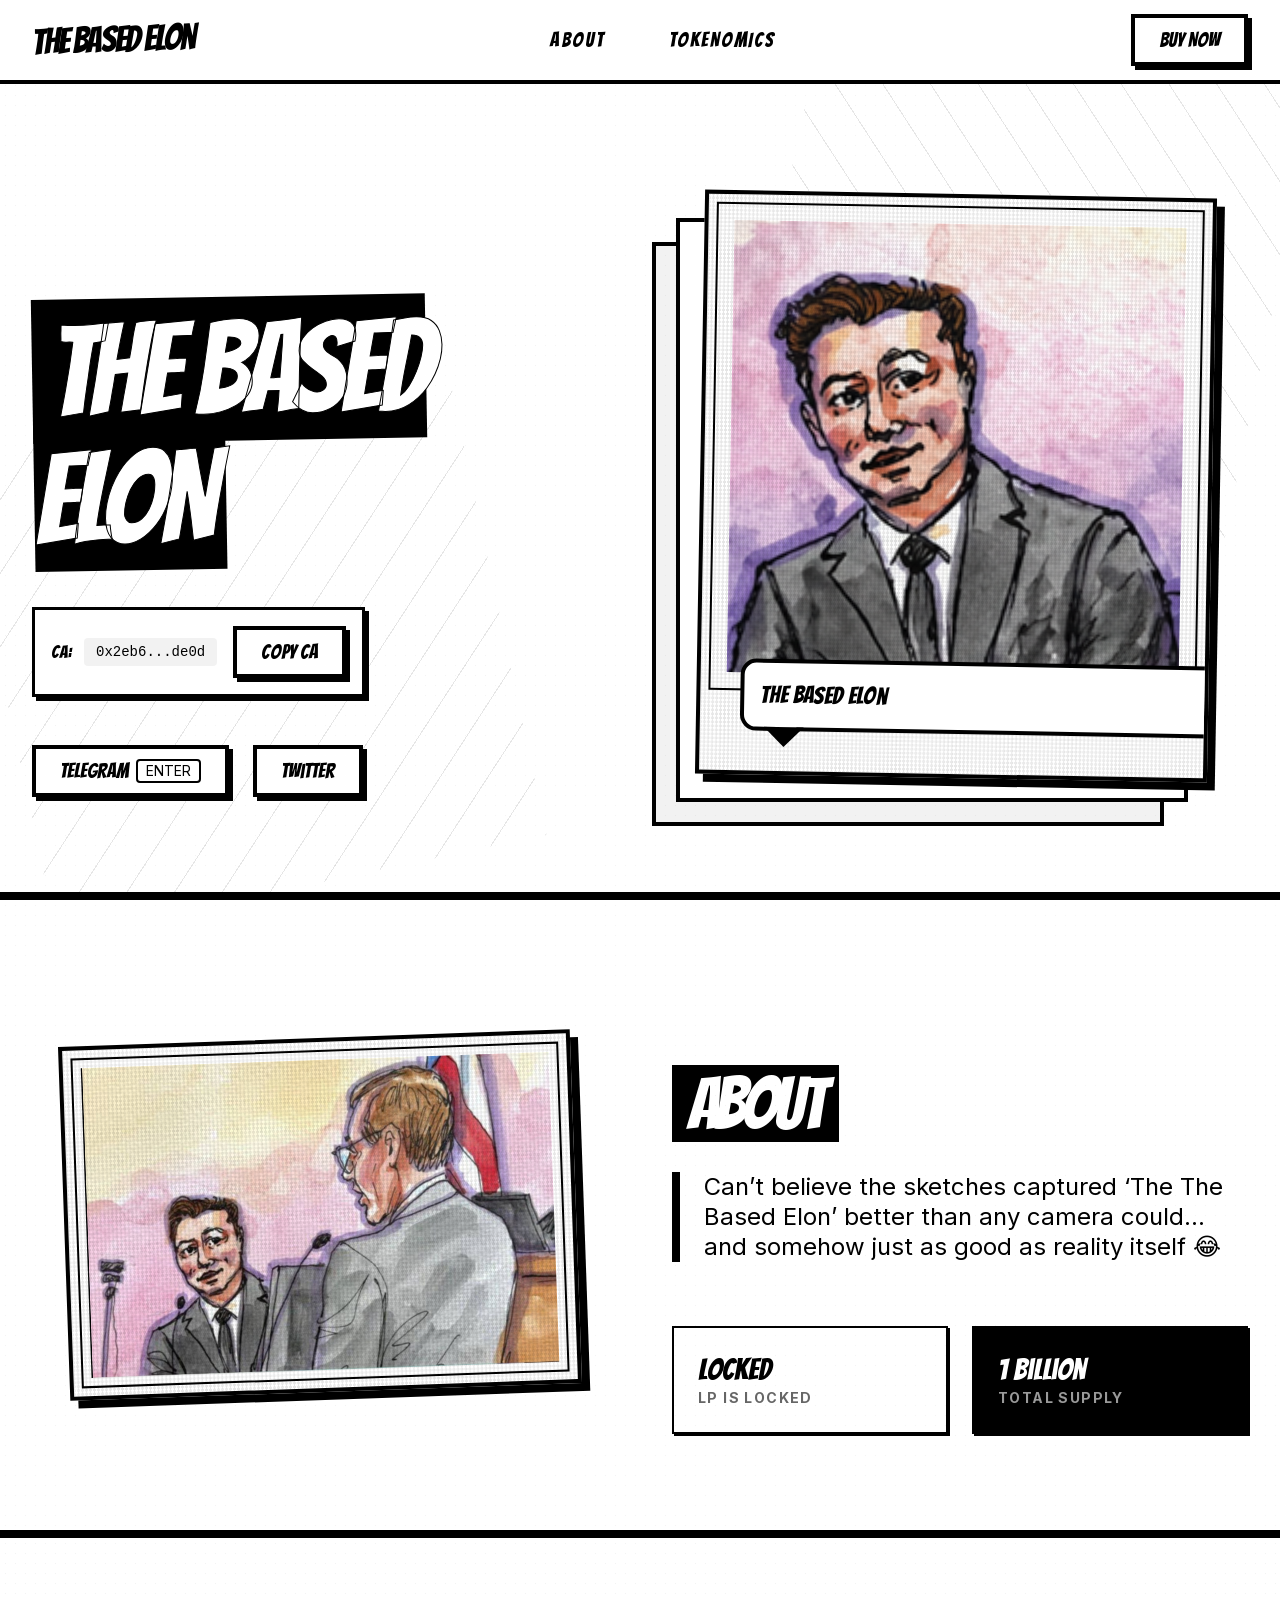
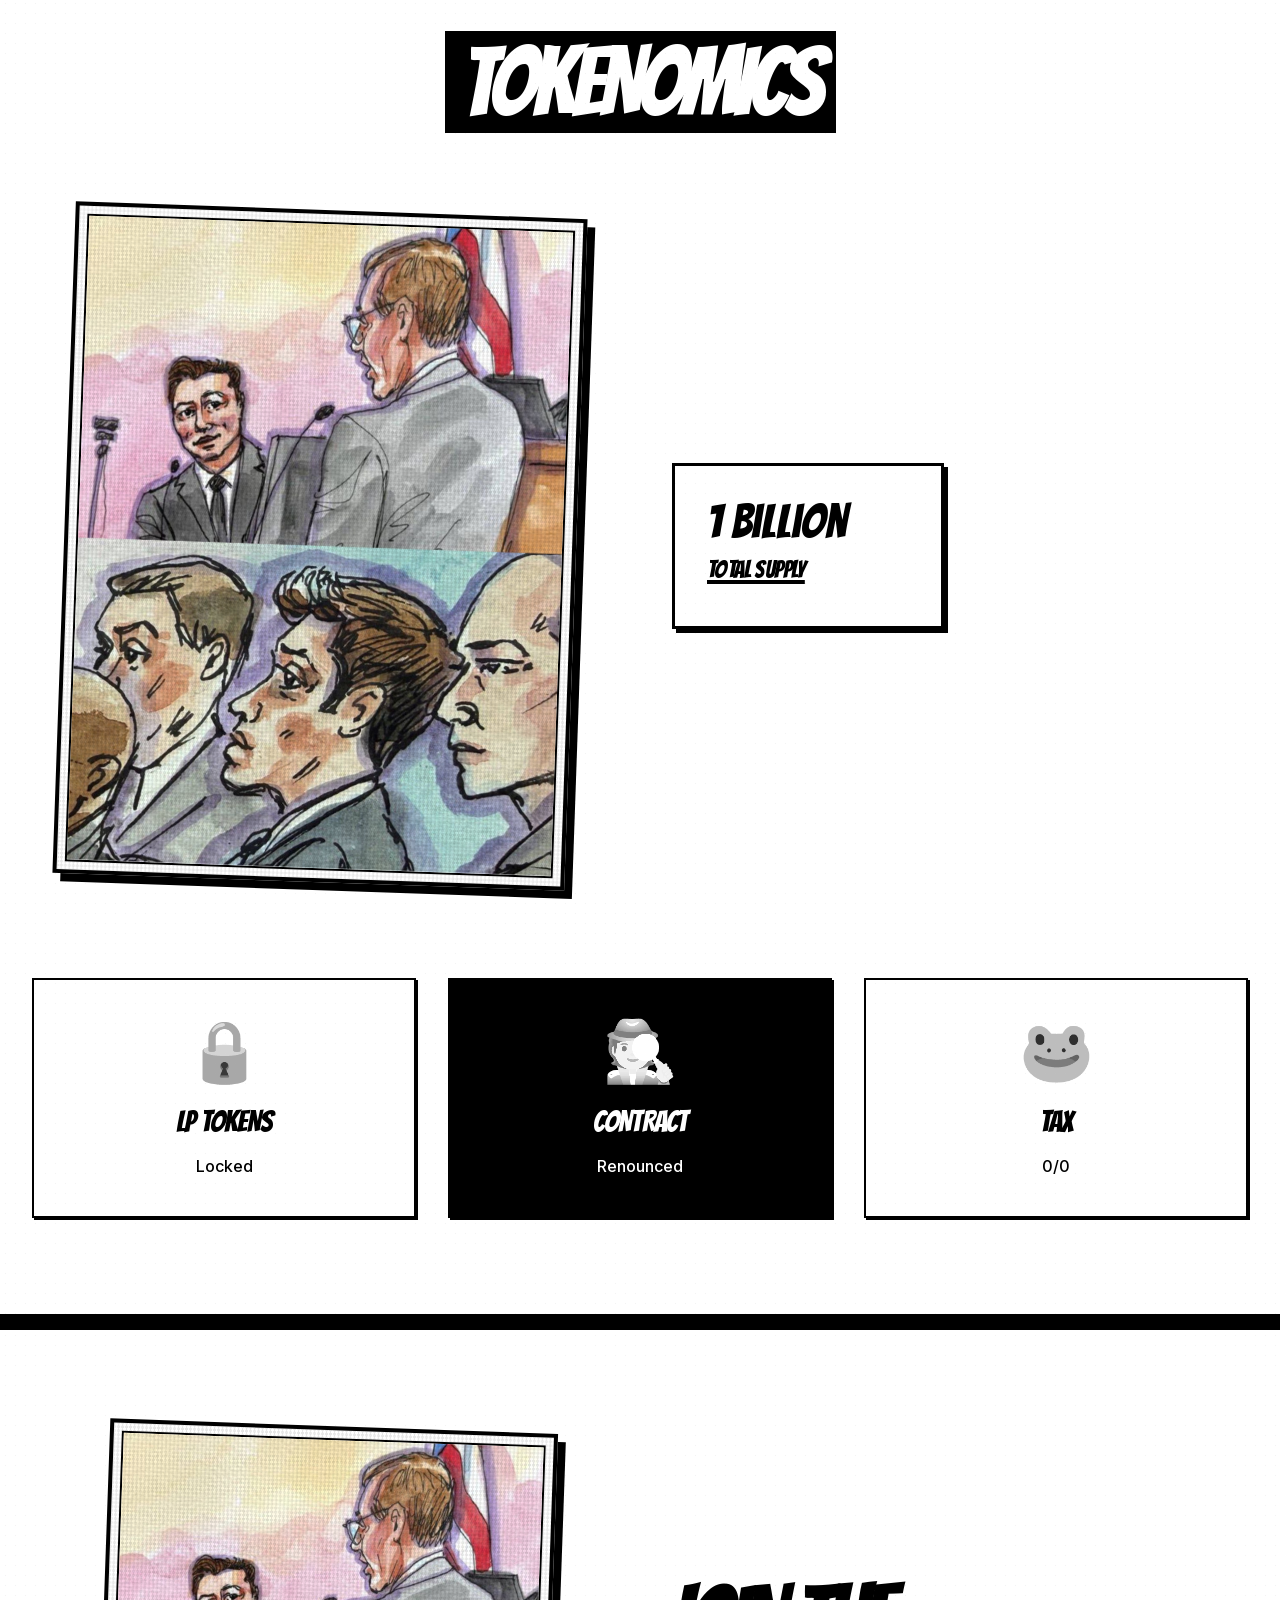
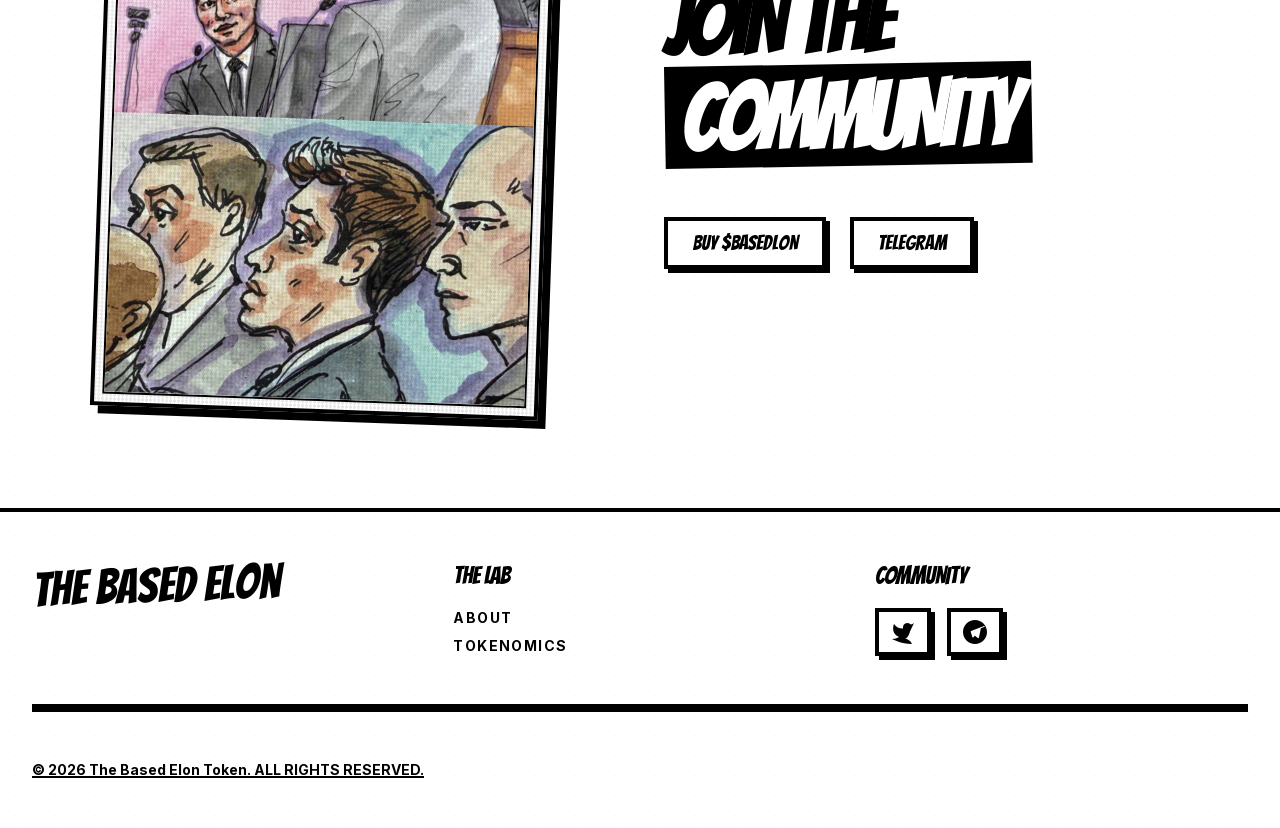
==== index.html @ 439691f2 "." ====
<!DOCTYPE html>
<!--OJrozH5wDXzCxxxtxMXOe-->
<html
  lang="en"
  class="inter_b2991b2-module__9mH_6q__variable bangers_54e6a658-module__NGnNGG__variable"
>
  <head>
    <meta charset="utf-8" />
    <meta name="viewport" content="width=device-width, initial-scale=1" />
    <link
      rel="preload"
      href="/_next/static/media/83afe278b6a6bb3c-s.p.3a6ba036.woff2"
      as="font"
      crossorigin=""
      type="font/woff2"
    />
    <link
      rel="preload"
      href="/_next/static/media/d622c970823c5a32-s.p.0b73bd18.woff2"
      as="font"
      crossorigin=""
      type="font/woff2"
    />
    <link rel="preload" as="image" href="/images/kururu-favicon-bw.png" />
    <link rel="preload" as="image" href="/images/kururu-mascot-bw.png" />
    <link rel="preload" as="image" href="/images/kururu-lab-bw.png" />
    <link rel="preload" as="image" href="/images/kururu-king-bw.png" />
    <link rel="preload" as="image" href="/images/kururu-hacker-bw.png" />
    <link rel="preload" as="image" href="/images/kururu-rocket-bw.png" />
    <link
      rel="stylesheet"
      href="/_next/static/chunks/1b6a717c09af4204.css"
      data-precedence="next"
    />
    <link
      rel="preload"
      as="script"
      fetchPriority="low"
      href="/_next/static/chunks/bed934c48af2fd19.js"
    />
    <script src="/_next/static/chunks/6d748c41ffc48aaa.js" async=""></script>
    <script src="/_next/static/chunks/0425fc9091d81427.js" async=""></script>
    <script src="/_next/static/chunks/4052935d6597f96a.js" async=""></script>
    <script
      src="/_next/static/chunks/turbopack-b1c61f4aa2ad8c7f.js"
      async=""
    ></script>
    <script src="/_next/static/chunks/c835ef42487ce2c8.js" async=""></script>
    <script src="/_next/static/chunks/f19e4129d752cb5c.js" async=""></script>
    <script src="/_next/static/chunks/7b9bccb230c1d886.js" async=""></script>
    <script src="/_next/static/chunks/0d62ca8737f5d0e0.js" async=""></script>
    <script src="/_next/static/chunks/a3fabffb10d3fbfb.js" async=""></script>
    <script src="/_next/static/chunks/1cd5fe84fd7fdd96.js" async=""></script>
    <meta name="next-size-adjust" content="" />
    <link rel="canonical" href="https://kururu.meme" />
    <title>The Based Elon</title>
    <meta
      name="description"
      content="Ku-ku-ku! Kururu has arrived to hack the moon. Join the squad, 1 Billion supply, and pure chaotic gains."
    />
    <meta name="author" content="Kururu Team" />
    <meta
      name="keywords"
      content="Kururu,meme coin,crypto,Kero,DeFi,moonshot,cryptocurrency,blockchain"
    />
    <meta name="creator" content="Kururu" />
    <meta name="publisher" content="Kururu" />
    <meta name="robots" content="index, follow" />
    <meta
      name="format-detection"
      content="telephone=no, address=no, email=no"
    />
    <meta
      property="og:title"
      content="The Based Elon"
    />
    <meta
      property="og:description"
      content="Ku-ku-ku! Kururu has arrived to hack the moon. Join the squad for 1 Billion supply, and pure chaotic gains."
    />
    <meta property="og:url" content="https://kururu.meme" />
    <meta property="og:site_name" content="Kururu" />
    <meta property="og:locale" content="en_US" />
    <meta
      property="og:image"
      content="https://kururu.meme/images/kururu-mascot.png"
    />
    <meta property="og:image:width" content="1200" />
    <meta property="og:image:height" content="630" />
    <meta property="og:image:alt" content="KURURU - The Chaotic Architect" />
    <meta property="og:type" content="website" />
    <meta name="twitter:card" content="summary_large_image" />
    <meta name="twitter:creator" content="@kururu" />
    <meta name="twitter:title" content="KURURU - The Chaotic Architect" />
    <meta
      name="twitter:description"
      content="Ku-ku-ku! Kururu has arrived to hack the moon. Join the squad for 1 Billion supply, and pure chaotic gains."
    />
    <meta
      name="twitter:image"
      content="https://kururu.meme/images/kururu-mascot.png"
    />
    <link
      rel="icon"
      href="/favicon.ico?favicon.055e1dbc.ico"
      sizes="48x48"
      type="image/x-icon"
    />
    <link rel="icon" href="/images/kururu-favicon.png" />
    <link rel="apple-touch-icon" href="/images/kururu-favicon.png" />
    <script src="/_next/static/chunks/a6dad97d9634a72d.js" nomodule=""></script>
  </head>
  <body class="font-sans antialiased">
    <div hidden=""><!--$--><!--/$--></div>
    <nav
      class="fixed top-0 left-0 right-0 z-50 bg-white border-b-4 border-black"
    >
      <div class="max-w-7xl mx-auto px-4 sm:px-6 lg:px-8">
        <div class="flex items-center justify-between h-20">
          <a class="flex items-center gap-3 group" href="/"
            ><div
              class="manga-border-sm p-0.5 bg-white overflow-hidden rounded-full"
            >
              <img
                src="/images/kururu-favicon-bw.png"
                alt="Kururu Logo"
                class="h-10 w-10 group-hover:scale-110 transition-transform duration-300"
              />
            </div>
            <span
              class="text-black font-display text-4xl tracking-tighter transform -rotate-2"
              >The Based Elon</span
            ></a
          >
          <div
            class="hidden md:flex items-center gap-10 font-display text-xl uppercase tracking-widest"
          >
            <a
              href="#about"
              class="text-black hover:bg-black hover:text-white px-3 py-1 transition-all"
              >About</a
            ><a
              href="#tokenomics"
              class="text-black hover:bg-black hover:text-white px-3 py-1 transition-all"
              >Tokenomics</a
            >
            <!-- <a
              href="#moon-mission"
              class="text-black hover:bg-black hover:text-white px-3 py-1 transition-all"
              >Mission</a
            > -->
          </div>
          <div class="hidden sm:flex items-center gap-4">
            <a
              href="https://app.uniswap.org/swap?chain=mainnet&inputCurrency=NATIVE&outputCurrency=0x2EB6e69864FeaD8Bad80F4F096CFF1B419647dE0"
              target="_blank"
              rel="noopener noreferrer"
              class="manga-btn text-lg py-2"
              >Buy Now</a
            >
          </div>
          <button
            class="md:hidden manga-btn p-2 rounded-none"
            aria-label="Toggle menu"
          >
            <svg
              class="w-6 h-6 text-black"
              fill="none"
              stroke="currentColor"
              viewBox="0 0 24 24"
            >
              <path
                stroke-linecap="round"
                stroke-linejoin="round"
                stroke-width="3"
                d="M4 6h16M4 12h16M4 18h16"
              ></path>
            </svg>
          </button>
        </div>
      </div>
    </nav>
    <section
      class="relative min-h-screen bg-white flex items-center overflow-hidden pt-20 border-b-8 border-black"
    >
      <div
        class="absolute inset-0 bg-halftone pointer-events-none opacity-5"
      ></div>
      <div class="absolute inset-0 pointer-events-none overflow-hidden">
        <div
          class="absolute top-0 right-0 w-[500px] h-[500px] bg-[repeating-linear-gradient(45deg,black,black_1px,transparent_1px,transparent_40px)] opacity-10 rotate-12"
        ></div>
        <div
          class="absolute bottom-0 left-0 w-[500px] h-[500px] bg-[repeating-linear-gradient(-45deg,black,black_1px,transparent_1px,transparent_40px)] opacity-10 -rotate-12"
        ></div>
      </div>
      <div
        class="relative z-10 max-w-7xl mx-auto px-4 sm:px-6 lg:px-8 w-full py-12"
      >
        <div class="grid grid-cols-1 lg:grid-cols-2 gap-12 items-center">
          <div class="space-y-8 order-2 lg:order-1">
            <div class="relative inline-block">
              <h1
                class="text-7xl sm:text-8xl lg:text-9xl font-display text-black mb-4 leading-none tracking-tighter transform -rotate-1"
              >
                <span class="text-outline bg-black px-4 py-1"
                  >The Based Elon</span
                >
              </h1>
              <!-- <div
                class="absolute -top-10 -left-6 bg-black text-white font-display text-2xl px-4 py-1 transform -rotate-12 border-2 border-white"
              >
                HACKING IN PROGRESS...
              </div> -->
            </div>
            <!-- <p
              class="text-2xl text-black font-sans font-medium leading-tight max-w-lg border-l-8 border-black pl-6"
            >
            Can’t believe the sketches captured ‘The The Based Elon’ better than any camera could… and somehow just as good as reality itself 😂
            </p> -->
            <div
              class="manga-border bg-white p-4 inline-flex flex-col sm:flex-row items-center gap-4"
            >
              <div class="flex items-center gap-3">
                <span class="font-display text-lg">CA:</span
                ><code class="bg-black/5 px-3 py-1 rounded font-mono text-sm"
                  >0x2eb6...de0d</code
                >
              </div>
              <button class="manga-btn w-full sm:w-auto">COPY CA</button>
            </div>
            <div class="flex flex-col sm:flex-row gap-6 pt-4">
              <a
                href="https://t.me/basedlonPortal"
                target="_blank"
                rel="noopener noreferrer"
                class="manga-btn text-2xl py-4 px-10 text-center flex items-center justify-center gap-2"
                ><span>Telegram</span
                ><span
                  class="text-sm font-sans border-2 border-black rounded px-2"
                  >ENTER</span
                ></a
              ><a
                href="https://x.com/basedloncoin"
                target="_blank"
                rel="noopener noreferrer"
                class="manga-btn bg-black text-white text-2xl py-4 px-10 text-center"
                >Twitter</a
              >
            </div>
          </div>
          <div class="flex justify-center order-1 lg:order-2">
            <div class="relative w-full max-w-lg">
              <div
                class="manga-panel p-2 transform rotate-1 hover:rotate-0 transition-transform duration-300"
              >
                <div class="bg-white p-4 border-2 border-black">
                  <img
                    src="/images/kururu-mascot-bw.png"
                    alt="Kururu Mascot"
                    class="w-full h-auto animate-float-manga"
                  />
                </div>
                <div
                  class="absolute inset-0 bg-screentone pointer-events-none opacity-20"
                ></div>
                <div
                  class="absolute -top-8 -right-8 speech-bubble animate-bounce"
                >
                  <span class="font-display text-2xl text-black"
                    >The Based Elon</span
                  >
                  <div class="speech-bubble-inner"></div>
                </div>
              </div>
              <div
                class="absolute -z-10 -bottom-6 -left-6 w-full h-full border-4 border-black bg-white"
              ></div>
              <div
                class="absolute -z-20 -bottom-12 -left-12 w-full h-full border-4 border-black bg-black/5"
              ></div>
            </div>
          </div>
        </div>
      </div>
    </section>
    <section
      id="about"
      class="py-24 bg-white relative overflow-hidden border-b-8 border-black"
    >
      <div
        class="absolute inset-0 bg-halftone opacity-5 pointer-events-none"
      ></div>
      <div class="max-w-7xl mx-auto px-4 sm:px-6 lg:px-8">
        <div class="grid grid-cols-1 lg:grid-cols-2 gap-16 items-center">
          <div class="flex justify-center order-2 lg:order-1">
            <div class="relative w-full max-w-lg">
              <div
                class="manga-panel p-2 transform rotate-[-2deg] hover:rotate-0 transition-transform duration-300"
              >
                <div class="bg-white p-2 border-2 border-black">
                  <img
                    src="/images/kururu-lab-bw.png"
                    alt="Kururu in his chaotic lab"
                    class="w-full h-auto"
                  />
                </div>
                <div
                  class="absolute inset-0 bg-screentone pointer-events-none opacity-20"
                ></div>
              </div>
              <div
                class="absolute -z-10 -top-4 -right-4 w-full h-full border-4 border-black bg-black"
              ></div>
            </div>
          </div>
          <div class="space-y-8 order-1 lg:order-2">
            <div>
              <h2
                class="text-6xl sm:text-7xl font-display text-black mb-8 leading-none tracking-tighter"
              >
                WHO IS<br /><span class="bg-black text-white px-4"
                  >THIS GUY?</span
                >
              </h2>
              <div class="space-y-6">
                <p
                  class="text-2xl text-black font-sans leading-tight border-l-8 border-black pl-6"
                >
                  Meet Kururu, the sergeant major who&#x27;d rather hack the
                  algorithm than follow orders. He&#x27;s the brain behind the
                  chaos, the yellow frog with the headphones, and the only one
                  who knows where the moon really is.
                </p>
                <div class="speech-bubble relative font-sans text-lg italic">
                  &quot;Ku-ku-ku! Why play by the rules when you can rewrite
                  them?&quot;
                  <div class="speech-bubble-inner"></div>
                </div>
              </div>
            </div>
            <div class="grid grid-cols-2 gap-6 pt-8">
              <div
                class="manga-border-sm bg-white p-6 hover:translate-x-1 hover:translate-y-1 transition-all"
              >
                <div class="font-display text-3xl text-black">Locked</div>
                <div
                  class="font-sans text-sm font-bold uppercase tracking-widest text-black/60"
                >
                  LP IS Locked
                </div>
              </div>
              <div
                class="manga-border-sm bg-black p-6 hover:-translate-x-1 hover:-translate-y-1 transition-all"
              >
                <div class="font-display text-3xl text-white">1 Billion</div>
                <div
                  class="font-sans text-sm font-bold uppercase tracking-widest text-white/60"
                >
                  TOTAL SUPPLY
                </div>
              </div>
            </div>
          </div>
        </div>
      </div>
    </section>
    <section
      id="tokenomics"
      class="py-24 bg-white border-b-8 border-black relative"
    >
      <div
        class="absolute inset-0 bg-halftone opacity-5 pointer-events-none"
      ></div>
      <div class="max-w-7xl mx-auto px-4 sm:px-6 lg:px-8">
        <div class="text-center mb-20">
          <h2
            class="text-7xl sm:text-8xl font-display text-black mb-4 tracking-tighter leading-none"
          >
            THE <span class="bg-black text-white px-4">Tokenomics</span>
          </h2>
          <p
            class="text-2xl text-black font-sans font-medium max-w-2xl mx-auto border-t-4 border-black pt-4 inline-block"
          >
            Hacked and optimized for maximum chaos. Here&#x27;s how the $BASEDLON
            kingdom is built.
          </p>
        </div>
        <div class="grid grid-cols-1 lg:grid-cols-2 gap-16 items-center mb-24">
          <div class="flex justify-center">
            <div class="relative w-full max-w-lg">
              <div
                class="manga-panel p-2 transform rotate-2 hover:rotate-0 transition-transform"
              >
                <div class="bg-white border-2 border-black">
                  <img
                    src="/images/kururu-king-bw.png"
                    alt="King Kururu"
                    class="w-full h-auto"
                  />
                </div>
                <div
                  class="absolute inset-0 bg-screentone pointer-events-none opacity-20"
                ></div>
              </div>
              <div
                class="absolute -z-10 -bottom-6 -right-6 w-full h-full border-4 border-black bg-black"
              ></div>
            </div>
          </div>
          <div class="grid grid-cols-1 sm:grid-cols-2 gap-8">
            <div
              class="manga-border bg-white p-8 group hover:bg-black transition-colors duration-300"
            >
              <div
                class="font-display text-5xl mb-2 text-black group-hover:text-white"
              >
                1 Billion
              </div>
              <h3
                class="font-display text-2xl mb-2 text-black group-hover:text-white underline decoration-4"
              >
                Total Supply
              </h3>
              <p
                class="font-sans text-black group-hover:text-white font-medium"
              >
                Every single one hacked into existence.
              </p>
            </div>
          </div>
        </div>
        <div class="grid grid-cols-1 md:grid-cols-3 gap-8">
          <div
            class="manga-border-sm bg-white p-10 text-center hover:-translate-y-2 transition-transform"
          >
            <div class="text-6xl mb-6 grayscale">🔥</div>
            <h3 class="font-display text-3xl mb-4 text-black">LP Locked</h3>
            <p class="font-sans text-black font-medium leading-tight">
              Keys hitted with a hammer. Gone.
            </p>
          </div>
          <div
            class="manga-border-sm bg-black p-10 text-center hover:-translate-y-2 transition-transform group"
          >
            <div class="text-6xl mb-6 grayscale brightness-200">🕵️</div>
            <h3 class="font-display text-3xl mb-4 text-white">AUDITED</h3>
            <p class="font-sans text-white font-medium leading-tight">
              Hacked by Kururu himself. It&#x27;s clean.
            </p>
          </div>
          <div
            class="manga-border-sm bg-white p-10 text-center hover:-translate-y-2 transition-transform"
          >
            <div class="text-6xl mb-6 grayscale">🐸</div>
            <h3 class="font-display text-3xl mb-4 text-black">COMMUNITY</h3>
            <p class="font-sans text-black font-medium leading-tight">
              No devs, only chaos agents.
            </p>
          </div>
        </div>
      </div>
    </section>
    <section
      id="get-ready"
      class="py-24 bg-white relative overflow-hidden border-b-8 border-black"
    >
      <div
        class="absolute inset-0 bg-halftone opacity-5 pointer-events-none"
      ></div>
      <div class="absolute inset-0 pointer-events-none overflow-hidden">
        <div
          class="absolute top-0 left-0 w-full h-full bg-[repeating-linear-gradient(90deg,transparent,transparent_80px,rgba(0,0,0,0.05)_80px,rgba(0,0,0,0.05)_81px)]"
        ></div>
      </div>
      <div class="relative z-10 max-w-7xl mx-auto px-4 sm:px-6 lg:px-8">
        <div class="text-center mb-16 px-4">
          <h2
            class="text-7xl sm:text-8xl lg:text-9xl font-display text-black mb-4 tracking-tighter leading-none transform rotate-1"
          >
            HACK THE <span class="bg-black text-white px-6">MOON!</span>
          </h2>
          <p
            class="text-2xl text-black font-sans font-bold uppercase tracking-widest border-b-4 border-black pb-4 inline-block"
          >
            The lab is ready, the code is compiled.
          </p>
        </div>
        <div class="grid grid-cols-1 lg:grid-cols-2 gap-16 items-center mb-24">
          <div class="flex justify-center order-2 lg:order-1">
            <div class="relative w-full max-w-lg">
              <div
                class="manga-panel p-2 transform rotate-[-3deg] hover:rotate-0 transition-transform"
              >
                <div class="bg-white border-2 border-black">
                  <img
                    src="/images/kururu-hacker-bw.png"
                    alt="Kururu Hacking"
                    class="w-full h-auto"
                  />
                </div>
                <div
                  class="absolute inset-0 bg-screentone pointer-events-none opacity-20"
                ></div>
              </div>
              <div
                class="absolute -z-10 -bottom-6 -left-6 w-full h-full border-4 border-black bg-black"
              ></div>
            </div>
          </div>
          <div class="order-1 lg:order-2 space-y-8">
            <div class="manga-border bg-white p-10 space-y-8">
              <div class="space-y-4">
                <h3
                  class="font-display text-4xl text-black underline decoration-4"
                >
                  CA DATA:
                </h3>
                <div class="flex flex-col sm:flex-row items-center gap-4">
                  <code
                    class="bg-black text-white p-3 rounded font-mono text-sm break-all flex-1 border-2 border-black"
                    >0x2eb6e69864fead8bad80f4f096cff1b419647de0d</code
                  ><button class="manga-btn w-full sm:w-auto">COPY</button>
                </div>
              </div>
              <div class="space-y-6">
                <div
                  class="flex items-center gap-6 border-b-2 border-black/10 pb-4"
                >
                  <div
                    class="bg-black text-white w-12 h-12 flex items-center justify-center font-display text-2xl transform -rotate-12"
                  >
                    ★
                  </div>
                  <div>
                    <p class="font-display text-2xl text-black">HACKER PROOF</p>
                    <p class="font-sans text-black/60 font-medium">
                      Audited by the Sergeant Major himself.
                    </p>
                  </div>
                </div>
                <div class="flex items-center gap-6">
                  <div
                    class="bg-white text-black border-2 border-black w-12 h-12 flex items-center justify-center font-display text-2xl transform rotate-12"
                  >
                    ★
                  </div>
                  <div>
                    <p class="font-display text-2xl text-black">
                      LIQUIDITY LOCKED
                    </p>
                    <p class="font-sans text-black/60 font-medium">
                      Kururu holds the keys forever.
                    </p>
                  </div>
                </div>
              </div>
            </div>
            <div class="manga-border bg-black p-8 text-white space-y-6">
              <h4 class="font-display text-3xl">JOIN THE SQUAD</h4>
              <div class="flex flex-col sm:flex-row gap-6">
                <a
                  href="https://t.me/basedlonPortal"
                  class="manga-btn bg-white text-black flex-1 text-center py-4"
                  >Telegram</a
                ><a
                  href="https://x.com/basedloncoin"
                  class="manga-btn bg-white text-black flex-1 text-center py-4"
                  >Twitter</a
                >
              </div>
            </div>
          </div>
        </div>
        <div class="grid grid-cols-1 md:grid-cols-3 gap-8 pb-12">
          <div
            class="manga-panel p-8 text-center hover:bg-black group transition-colors duration-300"
          >
            <div class="text-6xl mb-6 grayscale group-hover:invert">🌀</div>
            <h3
              class="font-display text-3xl mb-4 text-black group-hover:text-white"
            >
              FAIR LAUNCH
            </h3>
            <p
              class="font-sans text-black/60 group-hover:text-white/60 font-medium italic"
            >
              Zero logic, zero team tokens, 100% chaos.
            </p>
          </div>
          <div
            class="manga-panel p-8 text-center hover:bg-black group transition-colors duration-300 transform -rotate-1"
          >
            <div class="text-6xl mb-6 grayscale group-hover:invert">🚀</div>
            <h3
              class="font-display text-3xl mb-4 text-black group-hover:text-white"
            >
              MOONBOUND
            </h3>
            <p
              class="font-sans text-black/60 group-hover:text-white/60 font-medium italic"
            >
              Hacking the moon path.
            </p>
          </div>
          <div
            class="manga-panel p-8 text-center hover:bg-black group transition-colors duration-300 transform rotate-1"
          >
            <div class="text-6xl mb-6 grayscale group-hover:invert">🛸</div>
            <h3
              class="font-display text-3xl mb-4 text-black group-hover:text-white"
            >
              CHAOS GAINS
            </h3>
            <p
              class="font-sans text-black/60 group-hover:text-white/60 font-medium italic"
            >
              The wildest ride in the KURURU kingdom.
            </p>
          </div>
        </div>
      </div>
    </section>
    <section
      id="moon-mission"
      class="py-24 bg-white relative overflow-hidden border-b-8 border-black"
    >
      <div
        class="absolute inset-0 bg-halftone opacity-5 pointer-events-none"
      ></div>
      <div class="absolute inset-0 pointer-events-none overflow-hidden">
        <div
          class="absolute top-0 right-0 w-[800px] h-full bg-[repeating-linear-gradient(135deg,black,black_1px,transparent_1px,transparent_60px)] opacity-5"
        ></div>
      </div>
      <div class="relative z-10 max-w-7xl mx-auto px-4 sm:px-6 lg:px-8">
        <div class="text-center mb-20 px-4">
          <h2
            class="text-7xl sm:text-8xl lg:text-9xl font-display text-black mb-4 tracking-tighter leading-none transform -rotate-1"
          >
            DESTINATION: <span class="bg-black text-white px-4">MOON</span>
          </h2>
          <p
            class="text-2xl text-black font-sans font-bold italic border-l-4 border-black pl-4 inline-block"
          >
            &quot;We&#x27;re not just going to the moon, we&#x27;re mastering
            it.&quot;
          </p>
        </div>
        <div class="flex justify-center mb-24">
          <div class="relative w-full max-w-2xl">
            <div
              class="manga-panel p-2 transform rotate-1 hover:rotate-0 transition-transform"
            >
              <div class="bg-white border-2 border-black overflow-hidden">
                <img
                  src="/images/kururu-rocket-bw.png"
                  alt="Rocket Kururu"
                  class="w-full h-auto animate-float-manga"
                />
              </div>
              <div
                class="absolute inset-0 bg-screentone pointer-events-none opacity-20"
              ></div>
              <div
                class="absolute top-6 left-6 bg-black text-white px-6 py-2 font-display text-4xl transform -rotate-12 outline outline-4 outline-black offset-4"
              >
                VRRRROOOM!
              </div>
            </div>
            <div
              class="absolute -z-10 -bottom-8 -left-8 w-full h-full border-4 border-black bg-black/10"
            ></div>
            <div
              class="absolute -z-20 -bottom-16 -left-16 w-full h-full border-4 border-black bg-white"
            ></div>
          </div>
        </div>
        <div class="grid grid-cols-1 md:grid-cols-3 gap-12 mb-24">
          <div
            class="manga-panel p-8 bg-white group hover:bg-black transition-colors duration-300 transform -rotate-2"
          >
            <div class="text-5xl mb-6 grayscale group-hover:invert">🎯</div>
            <h3
              class="font-display text-3xl mb-4 text-black group-hover:text-white underline decoration-4"
            >
              THE HACK
            </h3>
            <p
              class="font-sans text-black group-hover:text-white font-medium leading-tight"
            >
              Kururu has found a backdoor to the moon. No logic, no rules, just
              pure chaotic energy powering the engines.
            </p>
          </div>
          <div
            class="manga-panel p-8 bg-white group hover:bg-black transition-colors duration-300 transform rotate-1"
          >
            <div class="text-5xl mb-6 grayscale group-hover:invert">💎</div>
            <h3
              class="font-display text-3xl mb-4 text-black group-hover:text-white underline decoration-4"
            >
              CHAOS PAWS
            </h3>
            <p
              class="font-sans text-black group-hover:text-white font-medium leading-tight"
            >
              Diamond hands are boring. We have chaos paws. We hold because we
              love the mischief.
            </p>
          </div>
          <div
            class="manga-panel p-8 bg-white group hover:bg-black transition-colors duration-300 transform rotate-2"
          >
            <div class="text-5xl mb-6 grayscale group-hover:invert">🛸</div>
            <h3
              class="font-display text-3xl mb-4 text-black group-hover:text-white underline decoration-4"
            >
              RECURRING
            </h3>
            <p
              class="font-sans text-black group-hover:text-white font-medium leading-tight"
            >
              Once we land on the moon, we hack the next planet. The mission
              never ends!
            </p>
          </div>
        </div>
        <div
          class="manga-border bg-black p-12 text-white text-center transform -rotate-1 relative overflow-hidden"
        >
          <div
            class="absolute inset-0 bg-screentone opacity-10 pointer-events-none"
          ></div>
          <div class="relative z-10 max-w-3xl mx-auto space-y-8">
            <h3 class="text-5xl sm:text-6xl font-display mb-4">
              READY FOR THE <span class="text-black bg-white px-4">LAB?</span>🧪
            </h3>
            <p class="text-2xl font-sans font-medium leading-tight italic">
              &quot;This isn&#x27;t another moon mission. This is a hostile
              takeover of logic.&quot;
            </p>
            <div class="flex flex-col sm:flex-row gap-6 justify-center pt-4">
              <a
                href="https://t.me/basedlonPortal"
                class="manga-btn bg-white text-black text-2xl py-5 px-12"
                >ENTER LAB</a
              ><a
                href="https://x.com/basedloncoin"
                class="manga-btn bg-white text-black text-2xl py-5 px-12"
                >Twitter</a
              >
            </div>
          </div>
        </div>
      </div>
    </section>
    <footer class="relative bg-white border-t-8 border-black overflow-hidden">
      <div
        class="absolute inset-0 bg-halftone opacity-5 pointer-events-none"
      ></div>
      <div class="relative py-24">
        <div class="max-w-7xl mx-auto px-4 sm:px-6 lg:px-8">
          <div class="grid grid-cols-1 lg:grid-cols-2 gap-12 items-center">
            <div class="flex justify-center order-2 lg:order-1">
              <div class="relative w-full max-w-md">
                <div class="manga-panel p-2 transform rotate-2">
                  <div class="bg-white border-2 border-black">
                    <img
                      src="/images/kururu-king-bw.png"
                      alt="King Kururu celebrating"
                      class="w-full h-auto"
                    />
                  </div>
                  <div
                    class="absolute inset-0 bg-screentone pointer-events-none opacity-20"
                  ></div>
                </div>
              </div>
            </div>
            <div class="text-center lg:text-left order-1 lg:order-2 space-y-8">
              <h2
                class="text-6xl sm:text-7xl lg:text-8xl font-display text-black mb-2 tracking-tighter leading-none transform -rotate-1"
              >
                JOIN THE<br /><span class="bg-black text-white px-4"
                  >CHAOS!</span
                >
              </h2>
              <p
                class="text-2xl text-black font-sans font-medium leading-tight max-w-lg mb-6 border-l-8 border-black pl-6"
              >
                The lab is open, the moon is claimed, and we&#x27;re just
                getting started. Are you in, or are you logic-obsessed? 🛸
              </p>
              <div
                class="flex flex-col sm:flex-row gap-6 pt-6 justify-center lg:justify-start"
              >
                <a
                  href="https://app.uniswap.org/swap?chain=mainnet&inputCurrency=NATIVE&outputCurrency=0x2EB6e69864FeaD8Bad80F4F096CFF1B419647dE0"
                  class="manga-btn bg-black text-white text-2xl py-5 px-10"
                  >BUY $BASEDLON</a
                ><a
                  href="https://t.me/basedlonPortal"
                  class="manga-btn bg-white text-black text-2xl py-5 px-10"
                  >Telegram</a
                >
              </div>
            </div>
          </div>
        </div>
      </div>
      <div class="relative pt-12 pb-12 border-t-4 border-black font-sans">
        <div class="max-w-7xl mx-auto px-4 sm:px-6 lg:px-8">
          <div class="grid grid-cols-1 md:grid-cols-3 gap-12 mb-12">
            <div class="space-y-4">
              <div class="font-display text-5xl text-black transform -rotate-2">
                KURURU
              </div>
              <p class="text-black/60 font-medium leading-tight italic">
                The chaotic architect of memes. Hacked into existence to build
                the ultimate kingdom.
              </p>
            </div>
            <div class="space-y-4">
              <h4 class="font-display text-2xl text-black">THE LAB</h4>
              <ul class="space-y-2 font-bold uppercase tracking-widest text-sm">
                <li><a href="#about" class="hover:line-through">About</a></li>
                <li>
                  <a href="#tokenomics" class="hover:line-through"
                    >Tokenomics</a
                  >
                </li>
                <!-- <li>
                  <a href="#moon-mission" class="hover:line-through">Mission</a>
                </li> -->
              </ul>
            </div>
            <div class="space-y-4">
              <h4 class="font-display text-2xl text-black">Community</h4>
              <div class="flex gap-4">
                <a
                  href="https://x.com/basedloncoin"
                  class="manga-btn w-12 h-12 p-0 flex items-center justify-center"
                  aria-label="Twitter"
                  ><svg
                    class="w-6 h-6 shrink-0"
                    fill="currentColor"
                    viewBox="0 0 24 24"
                  >
                    <path
                      d="M23 3a10.9 10.9 0 01-3.14 1.53 4.48 4.48 0 00-7.86 3v1A10.66 10.66 0 013 4s-4 9 5 13a11.64 11.64 0 01-7 2s9 5 20 5a9.5 9.5 0 00-9-5.5c4.75 2.25 7-7 7-7"
                    ></path></svg></a
                ><a
                  href="https://t.me/basedlonPortal"
                  class="manga-btn w-12 h-12 p-0 flex items-center justify-center"
                  aria-label="Telegram"
                  ><svg
                    class="w-6 h-6 shrink-0"
                    fill="currentColor"
                    viewBox="0 0 24 24"
                  >
                    <path
                      d="M12 0C5.37 0 0 5.37 0 12s5.37 12 12 12 12-5.37 12-12S18.63 0 12 0zm5.894 8.221l-1.97 9.28c-.145.658-.537.818-1.084.508l-3-2.21-1.446 1.394c-.16.16-.295.295-.605.295-.404 0-.330-.144-.465-.504l-1.611-5.27c-.12-.398.092-.612.403-.708l12.868-4.966c.56-.22.883.12.734.778z"
                    ></path></svg
                ></a>
              </div>
            </div>
          </div>
          <div class="h-2 bg-black mb-12"></div>
          <div
            class="flex flex-col md:flex-row items-center justify-between gap-12 text-black text-sm"
          >
            <div>
              <p class="font-bold underline decoration-2">
                © 2026 The Based Elon Token. ALL RIGHTS RESERVED.
              </p>
            </div>
            <div
              class="manga-border-sm bg-white p-6 max-w-lg text-center transform rotate-1"
            >
              <p class="font-display text-xl mb-2 italic">DISCLAIMER!</p>
              <!-- <p
                class="text-xs font-bold leading-tight uppercase tracking-tight"
              >
                $BASEDLON is a meme coin for chaotic entertainment only. It has
                zero intrinsic value and is purely speculative. Don&#x27;t ape
                your life savings into this. Trade with chaos, but trade
                responsibly.
              </p> -->
            </div>
          </div>
        </div>
      </div>
    </footer>
    <!--$--><!--/$-->
    <script
      src="/_next/static/chunks/bed934c48af2fd19.js"
      id="_R_"
      async=""
    ></script>
    <script>
      (self.__next_f = self.__next_f || []).push([0]);
    </script>
    <script>
      self.__next_f.push([
        1,
        '1:"$Sreact.fragment"\n2:I[95321,["/_next/static/chunks/c835ef42487ce2c8.js","/_next/static/chunks/f19e4129d752cb5c.js"],"default"]\n3:I[8821,["/_next/static/chunks/7b9bccb230c1d886.js"],"default"]\n4:I[82924,["/_next/static/chunks/c835ef42487ce2c8.js","/_next/static/chunks/f19e4129d752cb5c.js"],"default"]\n5:I[12111,["/_next/static/chunks/0d62ca8737f5d0e0.js"],""]\n6:I[63780,["/_next/static/chunks/a3fabffb10d3fbfb.js"],"Navbar"]\n7:I[85161,["/_next/static/chunks/a3fabffb10d3fbfb.js"],"Hero"]\n8:I[20608,["/_next/static/chunks/a3fabffb10d3fbfb.js"],"About"]\n9:I[3272,["/_next/static/chunks/a3fabffb10d3fbfb.js"],"Tokenomics"]\na:I[70144,["/_next/static/chunks/a3fabffb10d3fbfb.js"],"GetReady"]\nb:I[25286,["/_next/static/chunks/a3fabffb10d3fbfb.js"],"MoonMission"]\nc:I[76841,["/_next/static/chunks/a3fabffb10d3fbfb.js"],"Footer"]\nd:I[59374,["/_next/static/chunks/c835ef42487ce2c8.js","/_next/static/chunks/f19e4129d752cb5c.js"],"OutletBoundary"]\ne:"$Sreact.suspense"\n10:I[59374,["/_next/static/chunks/c835ef42487ce2c8.js","/_next/static/chunks/f19e4129d752cb5c.js"],"ViewportBoundary"]\n12:I[59374,["/_next/static/chunks/c835ef42487ce2c8.js","/_next/static/chunks/f19e4129d752cb5c.js"],"MetadataBoundary"]\n14:I[53348,["/_next/static/chunks/1cd5fe84fd7fdd96.js"],"default"]\n:HL["/_next/static/chunks/1b6a717c09af4204.css","style"]\n:HL["/_next/static/media/83afe278b6a6bb3c-s.p.3a6ba036.woff2","font",{"crossOrigin":"","type":"font/woff2"}]\n:HL["/_next/static/media/d622c970823c5a32-s.p.0b73bd18.woff2","font",{"crossOrigin":"","type":"font/woff2"}]\n',
      ]);
    </script>
    <script>
      self.__next_f.push([
        1,
        '0:{"P":null,"b":"OJrozH5wDXzCxxxtxMXOe","c":["",""],"q":"","i":false,"f":[[["",{"children":["__PAGE__",{}]},"$undefined","$undefined",true],[["$","$1","c",{"children":[[["$","link","0",{"rel":"stylesheet","href":"/_next/static/chunks/1b6a717c09af4204.css","precedence":"next","crossOrigin":"$undefined","nonce":"$undefined"}]],["$","html",null,{"lang":"en","className":"inter_b2991b2-module__9mH_6q__variable bangers_54e6a658-module__NGnNGG__variable","children":[["$","head",null,{"children":["$","link",null,{"rel":"canonical","href":"https://kururu.meme"}]}],["$","body",null,{"className":"font-sans antialiased","children":["$","$L2",null,{"parallelRouterKey":"children","error":"$3","errorStyles":[],"errorScripts":[["$","script","script-0",{"src":"/_next/static/chunks/7b9bccb230c1d886.js","async":true}]],"template":["$","$L4",null,{}],"templateStyles":"$undefined","templateScripts":"$undefined","notFound":[["$","div",null,{"className":"min-h-screen bg-kururu-navy flex items-center justify-center px-4 relative overflow-hidden font-meme","children":[["$","div",null,{"className":"absolute inset-0 overflow-hidden pointer-events-none","children":[["$","div",null,{"className":"absolute top-1/4 left-1/4 w-96 h-96 bg-kururu-orange/10 rounded-full blur-3xl animate-pulse"}],["$","div",null,{"className":"absolute bottom-1/4 right-1/4 w-96 h-96 bg-kururu-yellow/10 rounded-full blur-3xl animate-pulse","style":{"animationDelay":"1s"}}]]}],["$","div",null,{"className":"relative z-10 max-w-2xl mx-auto text-center space-y-8","children":[["$","div",null,{"className":"space-y-4","children":[["$","h1",null,{"className":"text-9xl font-bold text-kururu-yellow drop-shadow-[8px_8px_0px_rgba(217,95,61,1)] animate-in fade-in","children":"404"}],["$","h2",null,{"className":"text-4xl sm:text-5xl font-bold text-white animate-in fade-in","style":{"animationDelay":"0.1s"},"children":"WHICH PLANET IS THIS? 🛸"}]]}],["$","p",null,{"className":"text-xl sm:text-2xl text-kururu-silver leading-relaxed animate-in fade-in","style":{"animationDelay":"0.2s"},"children":"Ku-ku-ku! It seems Kururu\'s hacking went a bit too far and deleted this page. Maybe it\'s hiding in another dimension?"}],["$","div",null,{"className":"pt-4 animate-in fade-in","style":{"animationDelay":"0.3s"},"children":["$","$L5",null,{"href":"/","className":"inline-block px-10 py-5 bg-kururu-yellow text-kururu-navy font-bold text-xl rounded-full hover:scale-110 hover:rotate-3 transition-all duration-300 shadow-[6px_6px_0px_0px_rgba(217,95,61,1)]","children":"🏠 EJECT TO HOME"}]}],["$","p",null,{"className":"text-lg text-kururu-orange font-bold pt-4 animate-in fade-in italic","style":{"animationDelay":"0.4s"},"children":"✨ Don\'t worry, the lab is still intact."}]]}]]}],[]],"forbidden":"$undefined","unauthorized":"$undefined"}]}]]}]]}],{"children":[["$","$1","c",{"children":[[["$","$L6",null,{}],["$","$L7",null,{}],["$","$L8",null,{}],["$","$L9",null,{}],["$","$La",null,{}],["$","$Lb",null,{}],["$","$Lc",null,{}]],[["$","script","script-0",{"src":"/_next/static/chunks/a3fabffb10d3fbfb.js","async":true,"nonce":"$undefined"}]],["$","$Ld",null,{"children":["$","$e",null,{"name":"Next.MetadataOutlet","children":"$@f"}]}]]}],{},null,false,false]},null,false,false],["$","$1","h",{"children":[null,["$","$L10",null,{"children":"$L11"}],["$","div",null,{"hidden":true,"children":["$","$L12",null,{"children":["$","$e",null,{"name":"Next.Metadata","children":"$L13"}]}]}],["$","meta",null,{"name":"next-size-adjust","content":""}]]}],false]],"m":"$undefined","G":["$14",[]],"S":true}\n',
      ]);
    </script>
    <script>
      self.__next_f.push([
        1,
        '11:[["$","meta","0",{"charSet":"utf-8"}],["$","meta","1",{"name":"viewport","content":"width=device-width, initial-scale=1"}]]\n',
      ]);
    </script>
    <script>
      self.__next_f.push([
        1,
        '15:I[25529,["/_next/static/chunks/c835ef42487ce2c8.js","/_next/static/chunks/f19e4129d752cb5c.js"],"IconMark"]\nf:null\n',
      ]);
    </script>
    <script>
      self.__next_f.push([
        1,
        '13:[["$","title","0",{"children":"The Based Elon"}],["$","meta","1",{"name":"description","content":"Ku-ku-ku! Kururu has arrived to hack the moon. Join the squad, 1 Billion supply, and pure chaotic gains."}],["$","meta","2",{"name":"author","content":"Kururu Team"}],["$","meta","3",{"name":"keywords","content":"Kururu,meme coin,crypto,Kero,DeFi,moonshot,cryptocurrency,blockchain"}],["$","meta","4",{"name":"creator","content":"Kururu"}],["$","meta","5",{"name":"publisher","content":"Kururu"}],["$","meta","6",{"name":"robots","content":"index, follow"}],["$","meta","7",{"name":"format-detection","content":"telephone=no, address=no, email=no"}],["$","meta","8",{"property":"og:title","content":"The Based Elon"}],["$","meta","9",{"property":"og:description","content":"Ku-ku-ku! Kururu has arrived to hack the moon. Join the squad for 1 Billion supply, and pure chaotic gains."}],["$","meta","10",{"property":"og:url","content":"https://kururu.meme"}],["$","meta","11",{"property":"og:site_name","content":"Kururu"}],["$","meta","12",{"property":"og:locale","content":"en_US"}],["$","meta","13",{"property":"og:image","content":"https://kururu.meme/images/kururu-mascot.png"}],["$","meta","14",{"property":"og:image:width","content":"1200"}],["$","meta","15",{"property":"og:image:height","content":"630"}],["$","meta","16",{"property":"og:image:alt","content":"KURURU - The Chaotic Architect"}],["$","meta","17",{"property":"og:type","content":"website"}],["$","meta","18",{"name":"twitter:card","content":"summary_large_image"}],["$","meta","19",{"name":"twitter:creator","content":"@kururu"}],["$","meta","20",{"name":"twitter:title","content":"KURURU - The Chaotic Architect"}],["$","meta","21",{"name":"twitter:description","content":"Ku-ku-ku! Kururu has arrived to hack the moon. Join the squad for 1 Billion supply, and pure chaotic gains."}],["$","meta","22",{"name":"twitter:image","content":"https://kururu.meme/images/kururu-mascot.png"}],["$","link","23",{"rel":"icon","href":"/favicon.ico?favicon.055e1dbc.ico","sizes":"48x48","type":"image/x-icon"}],["$","link","24",{"rel":"icon","href":"/images/kururu-favicon.png"}],["$","link","25",{"rel":"apple-touch-icon","href":"/images/kururu-favicon.png"}],["$","$L15","26",{}]]\n',
      ]);
    </script>
  </body>
</html>
---- _next/static/chunks/1b6a717c09af4204.css ----
@font-face {
  font-family: Inter;
  font-style: normal;
  font-weight: 100 900;
  font-display: swap;
  src: url(../media/2c55a0e60120577a-s.2a48534a.woff2) format("woff2");
  unicode-range: U+460-52F, U+1C80-1C8A, U+20B4, U+2DE0-2DFF, U+A640-A69F,
    U+FE2E-FE2F;
}
@font-face {
  font-family: Inter;
  font-style: normal;
  font-weight: 100 900;
  font-display: swap;
  src: url(../media/9c72aa0f40e4eef8-s.18a48cbc.woff2) format("woff2");
  unicode-range: U+301, U+400-45F, U+490-491, U+4B0-4B1, U+2116;
}
@font-face {
  font-family: Inter;
  font-style: normal;
  font-weight: 100 900;
  font-display: swap;
  src: url(../media/ad66f9afd8947f86-s.7a40eb73.woff2) format("woff2");
  unicode-range: U+1F??;
}
@font-face {
  font-family: Inter;
  font-style: normal;
  font-weight: 100 900;
  font-display: swap;
  src: url(../media/5476f68d60460930-s.c995e352.woff2) format("woff2");
  unicode-range: U+370-377, U+37A-37F, U+384-38A, U+38C, U+38E-3A1, U+3A3-3FF;
}
@font-face {
  font-family: Inter;
  font-style: normal;
  font-weight: 100 900;
  font-display: swap;
  src: url(../media/2bbe8d2671613f1f-s.76dcb0b2.woff2) format("woff2");
  unicode-range: U+102-103, U+110-111, U+128-129, U+168-169, U+1A0-1A1,
    U+1AF-1B0, U+300-301, U+303-304, U+308-309, U+323, U+329, U+1EA0-1EF9,
    U+20AB;
}
@font-face {
  font-family: Inter;
  font-style: normal;
  font-weight: 100 900;
  font-display: swap;
  src: url(../media/1bffadaabf893a1e-s.7cd81963.woff2) format("woff2");
  unicode-range: U+100-2BA, U+2BD-2C5, U+2C7-2CC, U+2CE-2D7, U+2DD-2FF, U+304,
    U+308, U+329, U+1D00-1DBF, U+1E00-1E9F, U+1EF2-1EFF, U+2020, U+20A0-20AB,
    U+20AD-20C0, U+2113, U+2C60-2C7F, U+A720-A7FF;
}
@font-face {
  font-family: Inter;
  font-style: normal;
  font-weight: 100 900;
  font-display: swap;
  src: url(../media/83afe278b6a6bb3c-s.p.3a6ba036.woff2) format("woff2");
  unicode-range: U+??, U+131, U+152-153, U+2BB-2BC, U+2C6, U+2DA, U+2DC, U+304,
    U+308, U+329, U+2000-206F, U+20AC, U+2122, U+2191, U+2193, U+2212, U+2215,
    U+FEFF, U+FFFD;
}
@font-face {
  font-family: Inter Fallback;
  src: local(Arial);
  ascent-override: 90.44%;
  descent-override: 22.52%;
  line-gap-override: 0%;
  size-adjust: 107.12%;
}
.inter_b2991b2-module__9mH_6q__className {
  font-family: Inter, Inter Fallback;
  font-style: normal;
}
.inter_b2991b2-module__9mH_6q__variable {
  --font-sans: "Inter", "Inter Fallback";
}
@font-face {
  font-family: Bangers;
  font-style: normal;
  font-weight: 400;
  font-display: swap;
  src: url(../media/e2b0007eb6d309c5-s.6232bd6a.woff2) format("woff2");
  unicode-range: U+102-103, U+110-111, U+128-129, U+168-169, U+1A0-1A1,
    U+1AF-1B0, U+300-301, U+303-304, U+308-309, U+323, U+329, U+1EA0-1EF9,
    U+20AB;
}
@font-face {
  font-family: Bangers;
  font-style: normal;
  font-weight: 400;
  font-display: swap;
  src: url(../media/c52371ad357d63ab-s.ec82681b.woff2) format("woff2");
  unicode-range: U+100-2BA, U+2BD-2C5, U+2C7-2CC, U+2CE-2D7, U+2DD-2FF, U+304,
    U+308, U+329, U+1D00-1DBF, U+1E00-1E9F, U+1EF2-1EFF, U+2020, U+20A0-20AB,
    U+20AD-20C0, U+2113, U+2C60-2C7F, U+A720-A7FF;
}
@font-face {
  font-family: Bangers;
  font-style: normal;
  font-weight: 400;
  font-display: swap;
  src: url(../media/d622c970823c5a32-s.p.0b73bd18.woff2) format("woff2");
  unicode-range: U+??, U+131, U+152-153, U+2BB-2BC, U+2C6, U+2DA, U+2DC, U+304,
    U+308, U+329, U+2000-206F, U+20AC, U+2122, U+2191, U+2193, U+2212, U+2215,
    U+FEFF, U+FFFD;
}
@font-face {
  font-family: Bangers Fallback;
  src: local(Arial);
  ascent-override: 107.26%;
  descent-override: 21.99%;
  line-gap-override: 0%;
  size-adjust: 82.32%;
}
.bangers_54e6a658-module__NGnNGG__className {
  font-family: Bangers, Bangers Fallback;
  font-style: normal;
  font-weight: 400;
}
.bangers_54e6a658-module__NGnNGG__variable {
  --font-display: "Bangers", "Bangers Fallback";
}
*,
:before,
:after,
::backdrop {
  --tw-border-spacing-x: 0;
  --tw-border-spacing-y: 0;
  --tw-translate-x: 0;
  --tw-translate-y: 0;
  --tw-rotate: 0;
  --tw-skew-x: 0;
  --tw-skew-y: 0;
  --tw-scale-x: 1;
  --tw-scale-y: 1;
  --tw-pan-x: ;
  --tw-pan-y: ;
  --tw-pinch-zoom: ;
  --tw-scroll-snap-strictness: proximity;
  --tw-gradient-from-position: ;
  --tw-gradient-via-position: ;
  --tw-gradient-to-position: ;
  --tw-ordinal: ;
  --tw-slashed-zero: ;
  --tw-numeric-figure: ;
  --tw-numeric-spacing: ;
  --tw-numeric-fraction: ;
  --tw-ring-inset: ;
  --tw-ring-offset-width: 0px;
  --tw-ring-offset-color: #fff;
  --tw-ring-color: #3b82f680;
  --tw-ring-offset-shadow: 0 0 #0000;
  --tw-ring-shadow: 0 0 #0000;
  --tw-shadow: 0 0 #0000;
  --tw-shadow-colored: 0 0 #0000;
  --tw-blur: ;
  --tw-brightness: ;
  --tw-contrast: ;
  --tw-grayscale: ;
  --tw-hue-rotate: ;
  --tw-invert: ;
  --tw-saturate: ;
  --tw-sepia: ;
  --tw-drop-shadow: ;
  --tw-backdrop-blur: ;
  --tw-backdrop-brightness: ;
  --tw-backdrop-contrast: ;
  --tw-backdrop-grayscale: ;
  --tw-backdrop-hue-rotate: ;
  --tw-backdrop-invert: ;
  --tw-backdrop-opacity: ;
  --tw-backdrop-saturate: ;
  --tw-backdrop-sepia: ;
  --tw-contain-size: ;
  --tw-contain-layout: ;
  --tw-contain-paint: ;
  --tw-contain-style: ;
}
*,
:before,
:after {
  box-sizing: border-box;
  border: 0 solid #e5e7eb;
}
:before,
:after {
  --tw-content: "";
}
html,
:host {
  -webkit-text-size-adjust: 100%;
  tab-size: 4;
  line-height: 1.5;
  font-family: var(--font-sans), system-ui, sans-serif;
  font-feature-settings: normal;
  font-variation-settings: normal;
  -webkit-tap-highlight-color: transparent;
}
body {
  line-height: inherit;
  margin: 0;
}
hr {
  height: 0;
  color: inherit;
  border-top-width: 1px;
}
abbr:where([title]) {
  -webkit-text-decoration: underline dotted;
  text-decoration: underline dotted;
}
h1,
h2,
h3,
h4,
h5,
h6 {
  font-size: inherit;
  font-weight: inherit;
}
a {
  color: inherit;
  -webkit-text-decoration: inherit;
  text-decoration: inherit;
}
b,
strong {
  font-weight: bolder;
}
code,
kbd,
samp,
pre {
  font-feature-settings: normal;
  font-variation-settings: normal;
  font-family: ui-monospace, SFMono-Regular, Menlo, Monaco, Consolas,
    Liberation Mono, Courier New, monospace;
  font-size: 1em;
}
small {
  font-size: 80%;
}
sub,
sup {
  vertical-align: baseline;
  font-size: 75%;
  line-height: 0;
  position: relative;
}
sub {
  bottom: -0.25em;
}
sup {
  top: -0.5em;
}
table {
  text-indent: 0;
  border-color: inherit;
  border-collapse: collapse;
}
button,
input,
optgroup,
select,
textarea {
  font-feature-settings: inherit;
  font-variation-settings: inherit;
  font-family: inherit;
  font-size: 100%;
  font-weight: inherit;
  line-height: inherit;
  letter-spacing: inherit;
  color: inherit;
  margin: 0;
  padding: 0;
}
button,
select {
  text-transform: none;
}
button,
input:where([type="button"]),
input:where([type="reset"]),
input:where([type="submit"]) {
  -webkit-appearance: button;
  background-color: #0000;
  background-image: none;
}
:-moz-focusring {
  outline: auto;
}
:-moz-ui-invalid {
  box-shadow: none;
}
progress {
  vertical-align: baseline;
}
::-webkit-inner-spin-button {
  height: auto;
}
::-webkit-outer-spin-button {
  height: auto;
}
[type="search"] {
  -webkit-appearance: textfield;
  outline-offset: -2px;
}
::-webkit-search-decoration {
  -webkit-appearance: none;
}
::-webkit-file-upload-button {
  -webkit-appearance: button;
  font: inherit;
}
summary {
  display: list-item;
}
blockquote,
dl,
dd,
h1,
h2,
h3,
h4,
h5,
h6,
hr,
figure,
p,
pre {
  margin: 0;
}
fieldset {
  margin: 0;
  padding: 0;
}
legend {
  padding: 0;
}
ol,
ul,
menu {
  margin: 0;
  padding: 0;
  list-style: none;
}
dialog {
  padding: 0;
}
textarea {
  resize: vertical;
}
input::placeholder,
textarea::placeholder {
  opacity: 1;
  color: #9ca3af;
}
button,
[role="button"] {
  cursor: pointer;
}
:disabled {
  cursor: default;
}
img,
svg,
video,
canvas,
audio,
iframe,
embed,
object {
  vertical-align: middle;
  display: block;
}
img,
video {
  max-width: 100%;
  height: auto;
}
[hidden]:where(:not([hidden="until-found"])) {
  display: none;
}
:root {
  --background: 0 0% 100%;
  --foreground: 0 0% 0%;
  --card: 0 0% 100%;
  --card-foreground: 0 0% 0%;
  --popover: 0 0% 100%;
  --popover-foreground: 0 0% 0%;
  --primary: 0 0% 0%;
  --primary-foreground: 0 0% 100%;
  --secondary: 0 0% 90%;
  --secondary-foreground: 0 0% 0%;
  --muted: 0 0% 96%;
  --muted-foreground: 0 0% 45%;
  --accent: 0 0% 90%;
  --accent-foreground: 0 0% 0%;
  --destructive: 0 0% 0%;
  --destructive-foreground: 0 0% 100%;
  --border: 0 0% 0%;
  --input: 0 0% 0%;
  --ring: 0 0% 0%;
  --radius: 0rem;
  --sidebar-background: 0 0% 100%;
  --sidebar-foreground: 0 0% 0%;
  --sidebar-primary: 0 0% 0%;
  --sidebar-primary-foreground: 0 0% 100%;
  --sidebar-accent: 0 0% 96%;
  --sidebar-accent-foreground: 0 0% 0%;
  --sidebar-border: 0 0% 90%;
  --sidebar-ring: 0 0% 0%;
}
.dark {
  --background: 0 0% 0%;
  --foreground: 0 0% 100%;
  --card: 0 0% 0%;
  --card-foreground: 0 0% 100%;
  --popover: 0 0% 0%;
  --popover-foreground: 0 0% 100%;
  --primary: 0 0% 100%;
  --primary-foreground: 0 0% 0%;
  --secondary: 0 0% 15%;
  --secondary-foreground: 0 0% 100%;
  --muted: 0 0% 15%;
  --muted-foreground: 0 0% 65%;
  --accent: 0 0% 15%;
  --accent-foreground: 0 0% 100%;
  --destructive: 0 100% 50%;
  --destructive-foreground: 0 0% 100%;
  --border: 0 0% 100%;
  --input: 0 0% 100%;
  --ring: 0 0% 100%;
}
* {
  border-color: hsl(var(--foreground) / 0.1);
}
body {
  background-color: hsl(var(--background));
  color: hsl(var(--foreground));
  font-variant-ligatures: no-common-ligatures;
}
h1,
h2,
h3,
h4,
h5,
h6 {
  font-family: var(--font-display), cursive;
  text-transform: uppercase;
  letter-spacing: -0.025em;
}
.sr-only {
  clip: rect(0, 0, 0, 0);
  white-space: nowrap;
  border-width: 0;
  width: 1px;
  height: 1px;
  margin: -1px;
  padding: 0;
  position: absolute;
  overflow: hidden;
}
.pointer-events-none {
  pointer-events: none;
}
.pointer-events-auto {
  pointer-events: auto;
}
.visible {
  visibility: visible;
}
.invisible {
  visibility: hidden;
}
.fixed {
  position: fixed;
}
.absolute {
  position: absolute;
}
.relative {
  position: relative;
}
.inset-0 {
  inset: 0;
}
.inset-x-0 {
  left: 0;
  right: 0;
}
.inset-y-0 {
  top: 0;
  bottom: 0;
}
.-bottom-12 {
  bottom: -3rem;
}
.-bottom-16 {
  bottom: -4rem;
}
.-bottom-6 {
  bottom: -1.5rem;
}
.-bottom-8 {
  bottom: -2rem;
}
.-left-12 {
  left: -3rem;
}
.-left-16 {
  left: -4rem;
}
.-left-6 {
  left: -1.5rem;
}
.-left-8 {
  left: -2rem;
}
.-right-12 {
  right: -3rem;
}
.-right-4 {
  right: -1rem;
}
.-right-6 {
  right: -1.5rem;
}
.-right-8 {
  right: -2rem;
}
.-top-10 {
  top: -2.5rem;
}
.-top-12 {
  top: -3rem;
}
.-top-4 {
  top: -1rem;
}
.-top-8 {
  top: -2rem;
}
.bottom-0 {
  bottom: 0;
}
.bottom-1\/4 {
  bottom: 25%;
}
.left-0 {
  left: 0;
}
.left-1 {
  left: 0.25rem;
}
.left-1\/2 {
  left: 50%;
}
.left-1\/4 {
  left: 25%;
}
.left-2 {
  left: 0.5rem;
}
.left-6 {
  left: 1.5rem;
}
.left-\[50\%\] {
  left: 50%;
}
.right-0 {
  right: 0;
}
.right-1 {
  right: 0.25rem;
}
.right-1\/4 {
  right: 25%;
}
.right-2 {
  right: 0.5rem;
}
.right-3 {
  right: 0.75rem;
}
.right-4 {
  right: 1rem;
}
.top-0 {
  top: 0;
}
.top-1\.5 {
  top: 0.375rem;
}
.top-1\/2 {
  top: 50%;
}
.top-1\/4 {
  top: 25%;
}
.top-2 {
  top: 0.5rem;
}
.top-20 {
  top: 5rem;
}
.top-3\.5 {
  top: 0.875rem;
}
.top-4 {
  top: 1rem;
}
.top-6 {
  top: 1.5rem;
}
.top-\[1px\] {
  top: 1px;
}
.top-\[50\%\] {
  top: 50%;
}
.top-\[60\%\] {
  top: 60%;
}
.top-full {
  top: 100%;
}
.-z-10 {
  z-index: -10;
}
.-z-20 {
  z-index: -20;
}
.z-10 {
  z-index: 10;
}
.z-20 {
  z-index: 20;
}
.z-40 {
  z-index: 40;
}
.z-50 {
  z-index: 50;
}
.z-\[100\] {
  z-index: 100;
}
.z-\[1\] {
  z-index: 1;
}
.order-1 {
  order: 1;
}
.order-2 {
  order: 2;
}
.-mx-1 {
  margin-left: -0.25rem;
  margin-right: -0.25rem;
}
.mx-2 {
  margin-left: 0.5rem;
  margin-right: 0.5rem;
}
.mx-3\.5 {
  margin-left: 0.875rem;
  margin-right: 0.875rem;
}
.mx-auto {
  margin-left: auto;
  margin-right: auto;
}
.my-0\.5 {
  margin-top: 0.125rem;
  margin-bottom: 0.125rem;
}
.my-1 {
  margin-top: 0.25rem;
  margin-bottom: 0.25rem;
}
.-ml-4 {
  margin-left: -1rem;
}
.-mt-4 {
  margin-top: -1rem;
}
.mb-1 {
  margin-bottom: 0.25rem;
}
.mb-12 {
  margin-bottom: 3rem;
}
.mb-16 {
  margin-bottom: 4rem;
}
.mb-2 {
  margin-bottom: 0.5rem;
}
.mb-20 {
  margin-bottom: 5rem;
}
.mb-24 {
  margin-bottom: 6rem;
}
.mb-4 {
  margin-bottom: 1rem;
}
.mb-6 {
  margin-bottom: 1.5rem;
}
.mb-8 {
  margin-bottom: 2rem;
}
.ml-1 {
  margin-left: 0.25rem;
}
.ml-auto {
  margin-left: auto;
}
.mr-2 {
  margin-right: 0.5rem;
}
.mt-1\.5 {
  margin-top: 0.375rem;
}
.mt-2 {
  margin-top: 0.5rem;
}
.mt-24 {
  margin-top: 6rem;
}
.mt-4 {
  margin-top: 1rem;
}
.mt-auto {
  margin-top: auto;
}
.block {
  display: block;
}
.inline-block {
  display: inline-block;
}
.flex {
  display: flex;
}
.inline-flex {
  display: inline-flex;
}
.table {
  display: table;
}
.grid {
  display: grid;
}
.hidden {
  display: none;
}
.aspect-square {
  aspect-ratio: 1;
}
.aspect-video {
  aspect-ratio: 16/9;
}
.size-4 {
  width: 1rem;
  height: 1rem;
}
.h-1 {
  height: 0.25rem;
}
.h-1\.5 {
  height: 0.375rem;
}
.h-10 {
  height: 2.5rem;
}
.h-11 {
  height: 2.75rem;
}
.h-12 {
  height: 3rem;
}
.h-2 {
  height: 0.5rem;
}
.h-2\.5 {
  height: 0.625rem;
}
.h-20 {
  height: 5rem;
}
.h-3 {
  height: 0.75rem;
}
.h-3\.5 {
  height: 0.875rem;
}
.h-4 {
  height: 1rem;
}
.h-5 {
  height: 1.25rem;
}
.h-6 {
  height: 1.5rem;
}
.h-7 {
  height: 1.75rem;
}
.h-8 {
  height: 2rem;
}
.h-9 {
  height: 2.25rem;
}
.h-96 {
  height: 24rem;
}
.h-\[1px\] {
  height: 1px;
}
.h-\[500px\] {
  height: 500px;
}
.h-\[var\(--radix-navigation-menu-viewport-height\)\] {
  height: var(--radix-navigation-menu-viewport-height);
}
.h-\[var\(--radix-select-trigger-height\)\] {
  height: var(--radix-select-trigger-height);
}
.h-auto {
  height: auto;
}
.h-full {
  height: 100%;
}
.h-px {
  height: 1px;
}
.h-svh {
  height: 100svh;
}
.max-h-96 {
  max-height: 24rem;
}
.max-h-\[300px\] {
  max-height: 300px;
}
.max-h-screen {
  max-height: 100vh;
}
.min-h-0 {
  min-height: 0;
}
.min-h-\[80px\] {
  min-height: 80px;
}
.min-h-screen {
  min-height: 100vh;
}
.min-h-svh {
  min-height: 100svh;
}
.w-0 {
  width: 0;
}
.w-1 {
  width: 0.25rem;
}
.w-10 {
  width: 2.5rem;
}
.w-11 {
  width: 2.75rem;
}
.w-12 {
  width: 3rem;
}
.w-2 {
  width: 0.5rem;
}
.w-2\.5 {
  width: 0.625rem;
}
.w-3 {
  width: 0.75rem;
}
.w-3\.5 {
  width: 0.875rem;
}
.w-3\/4 {
  width: 75%;
}
.w-4 {
  width: 1rem;
}
.w-5 {
  width: 1.25rem;
}
.w-6 {
  width: 1.5rem;
}
.w-64 {
  width: 16rem;
}
.w-7 {
  width: 1.75rem;
}
.w-72 {
  width: 18rem;
}
.w-8 {
  width: 2rem;
}
.w-9 {
  width: 2.25rem;
}
.w-96 {
  width: 24rem;
}
.w-\[--sidebar-width\] {
  width: var(--sidebar-width);
}
.w-\[100px\] {
  width: 100px;
}
.w-\[1px\] {
  width: 1px;
}
.w-\[500px\] {
  width: 500px;
}
.w-\[800px\] {
  width: 800px;
}
.w-auto {
  width: auto;
}
.w-full {
  width: 100%;
}
.w-max {
  width: max-content;
}
.w-px {
  width: 1px;
}
.min-w-0 {
  min-width: 0;
}
.min-w-10 {
  min-width: 2.5rem;
}
.min-w-11 {
  min-width: 2.75rem;
}
.min-w-5 {
  min-width: 1.25rem;
}
.min-w-9 {
  min-width: 2.25rem;
}
.min-w-\[12rem\] {
  min-width: 12rem;
}
.min-w-\[8rem\] {
  min-width: 8rem;
}
.min-w-\[var\(--radix-select-trigger-width\)\] {
  min-width: var(--radix-select-trigger-width);
}
.max-w-2xl {
  max-width: 42rem;
}
.max-w-3xl {
  max-width: 48rem;
}
.max-w-7xl {
  max-width: 80rem;
}
.max-w-\[--skeleton-width\] {
  max-width: var(--skeleton-width);
}
.max-w-lg {
  max-width: 32rem;
}
.max-w-max {
  max-width: max-content;
}
.max-w-md {
  max-width: 28rem;
}
.flex-1 {
  flex: 1;
}
.shrink-0 {
  flex-shrink: 0;
}
.grow {
  flex-grow: 1;
}
.grow-0 {
  flex-grow: 0;
}
.basis-full {
  flex-basis: 100%;
}
.caption-bottom {
  caption-side: bottom;
}
.border-collapse {
  border-collapse: collapse;
}
.-translate-x-1\/2 {
  --tw-translate-x: -50%;
  transform: translate(var(--tw-translate-x), var(--tw-translate-y))
    rotate(var(--tw-rotate)) skewX(var(--tw-skew-x)) skewY(var(--tw-skew-y))
    scaleX(var(--tw-scale-x)) scaleY(var(--tw-scale-y));
}
.-translate-x-px {
  --tw-translate-x: -1px;
  transform: translate(var(--tw-translate-x), var(--tw-translate-y))
    rotate(var(--tw-rotate)) skewX(var(--tw-skew-x)) skewY(var(--tw-skew-y))
    scaleX(var(--tw-scale-x)) scaleY(var(--tw-scale-y));
}
.-translate-y-1\/2 {
  --tw-translate-y: -50%;
  transform: translate(var(--tw-translate-x), var(--tw-translate-y))
    rotate(var(--tw-rotate)) skewX(var(--tw-skew-x)) skewY(var(--tw-skew-y))
    scaleX(var(--tw-scale-x)) scaleY(var(--tw-scale-y));
}
.translate-x-\[-50\%\] {
  --tw-translate-x: -50%;
  transform: translate(var(--tw-translate-x), var(--tw-translate-y))
    rotate(var(--tw-rotate)) skewX(var(--tw-skew-x)) skewY(var(--tw-skew-y))
    scaleX(var(--tw-scale-x)) scaleY(var(--tw-scale-y));
}
.translate-x-px {
  --tw-translate-x: 1px;
  transform: translate(var(--tw-translate-x), var(--tw-translate-y))
    rotate(var(--tw-rotate)) skewX(var(--tw-skew-x)) skewY(var(--tw-skew-y))
    scaleX(var(--tw-scale-x)) scaleY(var(--tw-scale-y));
}
.translate-y-\[-50\%\] {
  --tw-translate-y: -50%;
  transform: translate(var(--tw-translate-x), var(--tw-translate-y))
    rotate(var(--tw-rotate)) skewX(var(--tw-skew-x)) skewY(var(--tw-skew-y))
    scaleX(var(--tw-scale-x)) scaleY(var(--tw-scale-y));
}
.-rotate-1 {
  --tw-rotate: -1deg;
  transform: translate(var(--tw-translate-x), var(--tw-translate-y))
    rotate(var(--tw-rotate)) skewX(var(--tw-skew-x)) skewY(var(--tw-skew-y))
    scaleX(var(--tw-scale-x)) scaleY(var(--tw-scale-y));
}
.-rotate-12 {
  --tw-rotate: -12deg;
  transform: translate(var(--tw-translate-x), var(--tw-translate-y))
    rotate(var(--tw-rotate)) skewX(var(--tw-skew-x)) skewY(var(--tw-skew-y))
    scaleX(var(--tw-scale-x)) scaleY(var(--tw-scale-y));
}
.-rotate-2 {
  --tw-rotate: -2deg;
  transform: translate(var(--tw-translate-x), var(--tw-translate-y))
    rotate(var(--tw-rotate)) skewX(var(--tw-skew-x)) skewY(var(--tw-skew-y))
    scaleX(var(--tw-scale-x)) scaleY(var(--tw-scale-y));
}
.rotate-1 {
  --tw-rotate: 1deg;
  transform: translate(var(--tw-translate-x), var(--tw-translate-y))
    rotate(var(--tw-rotate)) skewX(var(--tw-skew-x)) skewY(var(--tw-skew-y))
    scaleX(var(--tw-scale-x)) scaleY(var(--tw-scale-y));
}
.rotate-12 {
  --tw-rotate: 12deg;
  transform: translate(var(--tw-translate-x), var(--tw-translate-y))
    rotate(var(--tw-rotate)) skewX(var(--tw-skew-x)) skewY(var(--tw-skew-y))
    scaleX(var(--tw-scale-x)) scaleY(var(--tw-scale-y));
}
.rotate-2 {
  --tw-rotate: 2deg;
  transform: translate(var(--tw-translate-x), var(--tw-translate-y))
    rotate(var(--tw-rotate)) skewX(var(--tw-skew-x)) skewY(var(--tw-skew-y))
    scaleX(var(--tw-scale-x)) scaleY(var(--tw-scale-y));
}
.rotate-45 {
  --tw-rotate: 45deg;
  transform: translate(var(--tw-translate-x), var(--tw-translate-y))
    rotate(var(--tw-rotate)) skewX(var(--tw-skew-x)) skewY(var(--tw-skew-y))
    scaleX(var(--tw-scale-x)) scaleY(var(--tw-scale-y));
}
.rotate-90 {
  --tw-rotate: 90deg;
  transform: translate(var(--tw-translate-x), var(--tw-translate-y))
    rotate(var(--tw-rotate)) skewX(var(--tw-skew-x)) skewY(var(--tw-skew-y))
    scaleX(var(--tw-scale-x)) scaleY(var(--tw-scale-y));
}
.rotate-\[-2deg\] {
  --tw-rotate: -2deg;
  transform: translate(var(--tw-translate-x), var(--tw-translate-y))
    rotate(var(--tw-rotate)) skewX(var(--tw-skew-x)) skewY(var(--tw-skew-y))
    scaleX(var(--tw-scale-x)) scaleY(var(--tw-scale-y));
}
.rotate-\[-3deg\] {
  --tw-rotate: -3deg;
  transform: translate(var(--tw-translate-x), var(--tw-translate-y))
    rotate(var(--tw-rotate)) skewX(var(--tw-skew-x)) skewY(var(--tw-skew-y))
    scaleX(var(--tw-scale-x)) scaleY(var(--tw-scale-y));
}
.transform {
  transform: translate(var(--tw-translate-x), var(--tw-translate-y))
    rotate(var(--tw-rotate)) skewX(var(--tw-skew-x)) skewY(var(--tw-skew-y))
    scaleX(var(--tw-scale-x)) scaleY(var(--tw-scale-y));
}
@keyframes bounce {
  0%,
  to {
    animation-timing-function: cubic-bezier(0.8, 0, 1, 1);
    transform: translateY(-25%);
  }
  50% {
    animation-timing-function: cubic-bezier(0, 0, 0.2, 1);
    transform: none;
  }
}
.animate-bounce {
  animation: 1s infinite bounce;
}
@keyframes pulse {
  50% {
    opacity: 0.5;
  }
}
.animate-pulse {
  animation: 2s cubic-bezier(0.4, 0, 0.6, 1) infinite pulse;
}
.cursor-default {
  cursor: default;
}
.cursor-pointer {
  cursor: pointer;
}
.touch-none {
  touch-action: none;
}
.select-none {
  -webkit-user-select: none;
  user-select: none;
}
.resize {
  resize: both;
}
.list-none {
  list-style-type: none;
}
.grid-cols-1 {
  grid-template-columns: repeat(1, minmax(0, 1fr));
}
.grid-cols-2 {
  grid-template-columns: repeat(2, minmax(0, 1fr));
}
.flex-row {
  flex-direction: row;
}
.flex-col {
  flex-direction: column;
}
.flex-col-reverse {
  flex-direction: column-reverse;
}
.flex-wrap {
  flex-wrap: wrap;
}
.items-start {
  align-items: flex-start;
}
.items-end {
  align-items: flex-end;
}
.items-center {
  align-items: center;
}
.items-stretch {
  align-items: stretch;
}
.justify-center {
  justify-content: center;
}
.justify-between {
  justify-content: space-between;
}
.gap-1 {
  gap: 0.25rem;
}
.gap-1\.5 {
  gap: 0.375rem;
}
.gap-10 {
  gap: 2.5rem;
}
.gap-12 {
  gap: 3rem;
}
.gap-16 {
  gap: 4rem;
}
.gap-2 {
  gap: 0.5rem;
}
.gap-3 {
  gap: 0.75rem;
}
.gap-4 {
  gap: 1rem;
}
.gap-6 {
  gap: 1.5rem;
}
.gap-8 {
  gap: 2rem;
}
.space-x-1 > :not([hidden]) ~ :not([hidden]) {
  --tw-space-x-reverse: 0;
  margin-right: calc(0.25rem * var(--tw-space-x-reverse));
  margin-left: calc(0.25rem * calc(1 - var(--tw-space-x-reverse)));
}
.space-x-4 > :not([hidden]) ~ :not([hidden]) {
  --tw-space-x-reverse: 0;
  margin-right: calc(1rem * var(--tw-space-x-reverse));
  margin-left: calc(1rem * calc(1 - var(--tw-space-x-reverse)));
}
.space-y-1 > :not([hidden]) ~ :not([hidden]) {
  --tw-space-y-reverse: 0;
  margin-top: calc(0.25rem * calc(1 - var(--tw-space-y-reverse)));
  margin-bottom: calc(0.25rem * var(--tw-space-y-reverse));
}
.space-y-1\.5 > :not([hidden]) ~ :not([hidden]) {
  --tw-space-y-reverse: 0;
  margin-top: calc(0.375rem * calc(1 - var(--tw-space-y-reverse)));
  margin-bottom: calc(0.375rem * var(--tw-space-y-reverse));
}
.space-y-2 > :not([hidden]) ~ :not([hidden]) {
  --tw-space-y-reverse: 0;
  margin-top: calc(0.5rem * calc(1 - var(--tw-space-y-reverse)));
  margin-bottom: calc(0.5rem * var(--tw-space-y-reverse));
}
.space-y-4 > :not([hidden]) ~ :not([hidden]) {
  --tw-space-y-reverse: 0;
  margin-top: calc(1rem * calc(1 - var(--tw-space-y-reverse)));
  margin-bottom: calc(1rem * var(--tw-space-y-reverse));
}
.space-y-6 > :not([hidden]) ~ :not([hidden]) {
  --tw-space-y-reverse: 0;
  margin-top: calc(1.5rem * calc(1 - var(--tw-space-y-reverse)));
  margin-bottom: calc(1.5rem * var(--tw-space-y-reverse));
}
.space-y-8 > :not([hidden]) ~ :not([hidden]) {
  --tw-space-y-reverse: 0;
  margin-top: calc(2rem * calc(1 - var(--tw-space-y-reverse)));
  margin-bottom: calc(2rem * var(--tw-space-y-reverse));
}
.overflow-auto {
  overflow: auto;
}
.overflow-hidden {
  overflow: hidden;
}
.overflow-y-auto {
  overflow-y: auto;
}
.overflow-x-hidden {
  overflow-x: hidden;
}
.whitespace-nowrap {
  white-space: nowrap;
}
.break-words {
  overflow-wrap: break-word;
}
.break-all {
  word-break: break-all;
}
.rounded {
  border-radius: 0.25rem;
}
.rounded-\[2px\] {
  border-radius: 2px;
}
.rounded-\[inherit\] {
  border-radius: inherit;
}
.rounded-full {
  border-radius: 9999px;
}
.rounded-lg {
  border-radius: var(--radius);
}
.rounded-md {
  border-radius: calc(var(--radius) - 2px);
}
.rounded-none {
  border-radius: 0;
}
.rounded-sm {
  border-radius: calc(var(--radius) - 4px);
}
.rounded-t-\[10px\] {
  border-top-left-radius: 10px;
  border-top-right-radius: 10px;
}
.rounded-tl-sm {
  border-top-left-radius: calc(var(--radius) - 4px);
}
.border {
  border-width: 1px;
}
.border-2 {
  border-width: 2px;
}
.border-4 {
  border-width: 4px;
}
.border-\[1\.5px\] {
  border-width: 1.5px;
}
.border-y {
  border-top-width: 1px;
  border-bottom-width: 1px;
}
.border-b {
  border-bottom-width: 1px;
}
.border-b-2 {
  border-bottom-width: 2px;
}
.border-b-4 {
  border-bottom-width: 4px;
}
.border-b-8 {
  border-bottom-width: 8px;
}
.border-l {
  border-left-width: 1px;
}
.border-l-4 {
  border-left-width: 4px;
}
.border-l-8 {
  border-left-width: 8px;
}
.border-r {
  border-right-width: 1px;
}
.border-t {
  border-top-width: 1px;
}
.border-t-2 {
  border-top-width: 2px;
}
.border-t-4 {
  border-top-width: 4px;
}
.border-t-8 {
  border-top-width: 8px;
}
.border-dashed {
  border-style: dashed;
}
.border-\[--color-border\] {
  border-color: var(--color-border);
}
.border-black {
  --tw-border-opacity: 1;
  border-color: rgb(0 0 0 / var(--tw-border-opacity, 1));
}
.border-black\/10 {
  border-color: #0000001a;
}
.border-border\/50 {
  border-color: hsl(var(--border) / 0.5);
}
.border-destructive {
  border-color: hsl(var(--destructive));
}
.border-destructive\/50 {
  border-color: hsl(var(--destructive) / 0.5);
}
.border-input {
  border-color: hsl(var(--input));
}
.border-primary {
  border-color: hsl(var(--primary));
}
.border-sidebar-border {
  border-color: hsl(var(--sidebar-border));
}
.border-transparent {
  border-color: #0000;
}
.border-white {
  --tw-border-opacity: 1;
  border-color: rgb(255 255 255 / var(--tw-border-opacity, 1));
}
.border-l-transparent {
  border-left-color: #0000;
}
.border-t-transparent {
  border-top-color: #0000;
}
.bg-\[--color-bg\] {
  background-color: var(--color-bg);
}
.bg-accent {
  background-color: hsl(var(--accent));
}
.bg-background {
  background-color: hsl(var(--background));
}
.bg-black {
  --tw-bg-opacity: 1;
  background-color: rgb(0 0 0 / var(--tw-bg-opacity, 1));
}
.bg-black\/10 {
  background-color: #0000001a;
}
.bg-black\/5 {
  background-color: #0000000d;
}
.bg-black\/80 {
  background-color: #000c;
}
.bg-border {
  background-color: hsl(var(--border));
}
.bg-card {
  background-color: hsl(var(--card));
}
.bg-destructive {
  background-color: hsl(var(--destructive));
}
.bg-foreground {
  background-color: hsl(var(--foreground));
}
.bg-kururu-navy {
  --tw-bg-opacity: 1;
  background-color: rgb(32 45 69 / var(--tw-bg-opacity, 1));
}
.bg-kururu-orange {
  --tw-bg-opacity: 1;
  background-color: rgb(217 95 61 / var(--tw-bg-opacity, 1));
}
.bg-kururu-orange\/10 {
  background-color: #d95f3d1a;
}
.bg-kururu-yellow {
  --tw-bg-opacity: 1;
  background-color: rgb(230 197 95 / var(--tw-bg-opacity, 1));
}
.bg-kururu-yellow\/10 {
  background-color: #e6c55f1a;
}
.bg-muted {
  background-color: hsl(var(--muted));
}
.bg-muted\/50 {
  background-color: hsl(var(--muted) / 0.5);
}
.bg-popover {
  background-color: hsl(var(--popover));
}
.bg-primary {
  background-color: hsl(var(--primary));
}
.bg-secondary {
  background-color: hsl(var(--secondary));
}
.bg-sidebar {
  background-color: hsl(var(--sidebar-background));
}
.bg-sidebar-border {
  background-color: hsl(var(--sidebar-border));
}
.bg-transparent {
  background-color: #0000;
}
.bg-white {
  --tw-bg-opacity: 1;
  background-color: rgb(255 255 255 / var(--tw-bg-opacity, 1));
}
.bg-\[repeating-linear-gradient\(-45deg\,black\,black_1px\,transparent_1px\,transparent_40px\)\] {
  background-image: repeating-linear-gradient(
    -45deg,
    #000,
    #000 1px,
    #0000 1px 40px
  );
}
.bg-\[repeating-linear-gradient\(135deg\,black\,black_1px\,transparent_1px\,transparent_60px\)\] {
  background-image: repeating-linear-gradient(
    135deg,
    #000,
    #000 1px,
    #0000 1px 60px
  );
}
.bg-\[repeating-linear-gradient\(45deg\,black\,black_1px\,transparent_1px\,transparent_40px\)\] {
  background-image: repeating-linear-gradient(
    45deg,
    #000,
    #000 1px,
    #0000 1px 40px
  );
}
.bg-\[repeating-linear-gradient\(90deg\,transparent\,transparent_80px\,rgba\(0\,0\,0\,0\.05\)_80px\,rgba\(0\,0\,0\,0\.05\)_81px\)\] {
  background-image: repeating-linear-gradient(
    90deg,
    #0000,
    #0000 80px,
    #0000000d 80px 81px
  );
}
.fill-current {
  fill: currentColor;
}
.p-0 {
  padding: 0;
}
.p-0\.5 {
  padding: 0.125rem;
}
.p-1 {
  padding: 0.25rem;
}
.p-10 {
  padding: 2.5rem;
}
.p-12 {
  padding: 3rem;
}
.p-2 {
  padding: 0.5rem;
}
.p-3 {
  padding: 0.75rem;
}
.p-4 {
  padding: 1rem;
}
.p-6 {
  padding: 1.5rem;
}
.p-8 {
  padding: 2rem;
}
.p-\[1px\] {
  padding: 1px;
}
.px-1 {
  padding-left: 0.25rem;
  padding-right: 0.25rem;
}
.px-10 {
  padding-left: 2.5rem;
  padding-right: 2.5rem;
}
.px-12 {
  padding-left: 3rem;
  padding-right: 3rem;
}
.px-2 {
  padding-left: 0.5rem;
  padding-right: 0.5rem;
}
.px-2\.5 {
  padding-left: 0.625rem;
  padding-right: 0.625rem;
}
.px-3 {
  padding-left: 0.75rem;
  padding-right: 0.75rem;
}
.px-4 {
  padding-left: 1rem;
  padding-right: 1rem;
}
.px-5 {
  padding-left: 1.25rem;
  padding-right: 1.25rem;
}
.px-6 {
  padding-left: 1.5rem;
  padding-right: 1.5rem;
}
.px-8 {
  padding-left: 2rem;
  padding-right: 2rem;
}
.py-0\.5 {
  padding-top: 0.125rem;
  padding-bottom: 0.125rem;
}
.py-1 {
  padding-top: 0.25rem;
  padding-bottom: 0.25rem;
}
.py-1\.5 {
  padding-top: 0.375rem;
  padding-bottom: 0.375rem;
}
.py-12 {
  padding-top: 3rem;
  padding-bottom: 3rem;
}
.py-2 {
  padding-top: 0.5rem;
  padding-bottom: 0.5rem;
}
.py-24 {
  padding-top: 6rem;
  padding-bottom: 6rem;
}
.py-3 {
  padding-top: 0.75rem;
  padding-bottom: 0.75rem;
}
.py-4 {
  padding-top: 1rem;
  padding-bottom: 1rem;
}
.py-5 {
  padding-top: 1.25rem;
  padding-bottom: 1.25rem;
}
.py-6 {
  padding-top: 1.5rem;
  padding-bottom: 1.5rem;
}
.pb-12 {
  padding-bottom: 3rem;
}
.pb-3 {
  padding-bottom: 0.75rem;
}
.pb-4 {
  padding-bottom: 1rem;
}
.pl-2\.5 {
  padding-left: 0.625rem;
}
.pl-4 {
  padding-left: 1rem;
}
.pl-6 {
  padding-left: 1.5rem;
}
.pl-8 {
  padding-left: 2rem;
}
.pr-2 {
  padding-right: 0.5rem;
}
.pr-2\.5 {
  padding-right: 0.625rem;
}
.pr-8 {
  padding-right: 2rem;
}
.pt-0 {
  padding-top: 0;
}
.pt-1 {
  padding-top: 0.25rem;
}
.pt-12 {
  padding-top: 3rem;
}
.pt-20 {
  padding-top: 5rem;
}
.pt-3 {
  padding-top: 0.75rem;
}
.pt-4 {
  padding-top: 1rem;
}
.pt-6 {
  padding-top: 1.5rem;
}
.pt-8 {
  padding-top: 2rem;
}
.text-left {
  text-align: left;
}
.text-center {
  text-align: center;
}
.align-middle {
  vertical-align: middle;
}
.font-display {
  font-family: var(--font-display), cursive;
}
.font-meme {
  font-family: Comic Sans MS, Comic Sans, cursive;
}
.font-mono {
  font-family: ui-monospace, SFMono-Regular, Menlo, Monaco, Consolas,
    Liberation Mono, Courier New, monospace;
}
.font-sans {
  font-family: var(--font-sans), system-ui, sans-serif;
}
.text-2xl {
  font-size: 1.5rem;
  line-height: 2rem;
}
.text-3xl {
  font-size: 1.875rem;
  line-height: 2.25rem;
}
.text-4xl {
  font-size: 2.25rem;
  line-height: 2.5rem;
}
.text-5xl {
  font-size: 3rem;
  line-height: 1;
}
.text-6xl {
  font-size: 3.75rem;
  line-height: 1;
}
.text-7xl {
  font-size: 4.5rem;
  line-height: 1;
}
.text-8xl {
  font-size: 6rem;
  line-height: 1;
}
.text-9xl {
  font-size: 8rem;
  line-height: 1;
}
.text-\[0\.8rem\] {
  font-size: 0.8rem;
}
.text-base {
  font-size: 1rem;
  line-height: 1.5rem;
}
.text-lg {
  font-size: 1.125rem;
  line-height: 1.75rem;
}
.text-sm {
  font-size: 0.875rem;
  line-height: 1.25rem;
}
.text-xl {
  font-size: 1.25rem;
  line-height: 1.75rem;
}
.text-xs {
  font-size: 0.75rem;
  line-height: 1rem;
}
.font-bold {
  font-weight: 700;
}
.font-medium {
  font-weight: 500;
}
.font-normal {
  font-weight: 400;
}
.font-semibold {
  font-weight: 600;
}
.uppercase {
  text-transform: uppercase;
}
.italic {
  font-style: italic;
}
.tabular-nums {
  --tw-numeric-spacing: tabular-nums;
  font-variant-numeric: var(--tw-ordinal) var(--tw-slashed-zero)
    var(--tw-numeric-figure) var(--tw-numeric-spacing)
    var(--tw-numeric-fraction);
}
.leading-none {
  line-height: 1;
}
.leading-relaxed {
  line-height: 1.625;
}
.leading-tight {
  line-height: 1.25;
}
.tracking-tight {
  letter-spacing: -0.025em;
}
.tracking-tighter {
  letter-spacing: -0.05em;
}
.tracking-widest {
  letter-spacing: 0.1em;
}
.text-accent-foreground {
  color: hsl(var(--accent-foreground));
}
.text-black {
  --tw-text-opacity: 1;
  color: rgb(0 0 0 / var(--tw-text-opacity, 1));
}
.text-black\/60 {
  color: #0009;
}
.text-card-foreground {
  color: hsl(var(--card-foreground));
}
.text-current {
  color: currentColor;
}
.text-destructive {
  color: hsl(var(--destructive));
}
.text-destructive-foreground {
  color: hsl(var(--destructive-foreground));
}
.text-foreground {
  color: hsl(var(--foreground));
}
.text-foreground\/50 {
  color: hsl(var(--foreground) / 0.5);
}
.text-kururu-navy {
  --tw-text-opacity: 1;
  color: rgb(32 45 69 / var(--tw-text-opacity, 1));
}
.text-kururu-orange {
  --tw-text-opacity: 1;
  color: rgb(217 95 61 / var(--tw-text-opacity, 1));
}
.text-kururu-silver {
  --tw-text-opacity: 1;
  color: rgb(209 213 219 / var(--tw-text-opacity, 1));
}
.text-kururu-yellow {
  --tw-text-opacity: 1;
  color: rgb(230 197 95 / var(--tw-text-opacity, 1));
}
.text-muted-foreground {
  color: hsl(var(--muted-foreground));
}
.text-popover-foreground {
  color: hsl(var(--popover-foreground));
}
.text-primary {
  color: hsl(var(--primary));
}
.text-primary-foreground {
  color: hsl(var(--primary-foreground));
}
.text-secondary-foreground {
  color: hsl(var(--secondary-foreground));
}
.text-sidebar-foreground {
  color: hsl(var(--sidebar-foreground));
}
.text-sidebar-foreground\/70 {
  color: hsl(var(--sidebar-foreground) / 0.7);
}
.text-white {
  --tw-text-opacity: 1;
  color: rgb(255 255 255 / var(--tw-text-opacity, 1));
}
.text-white\/60 {
  color: #fff9;
}
.underline {
  text-decoration-line: underline;
}
.decoration-2 {
  text-decoration-thickness: 2px;
}
.decoration-4 {
  text-decoration-thickness: 4px;
}
.underline-offset-4 {
  text-underline-offset: 4px;
}
.antialiased {
  -webkit-font-smoothing: antialiased;
  -moz-osx-font-smoothing: grayscale;
}
.accent-foreground {
  accent-color: hsl(var(--foreground));
}
.opacity-0 {
  opacity: 0;
}
.opacity-10 {
  opacity: 0.1;
}
.opacity-20 {
  opacity: 0.2;
}
.opacity-5 {
  opacity: 0.05;
}
.opacity-50 {
  opacity: 0.5;
}
.opacity-60 {
  opacity: 0.6;
}
.opacity-70 {
  opacity: 0.7;
}
.opacity-90 {
  opacity: 0.9;
}
.shadow-\[0_0_0_1px_hsl\(var\(--sidebar-border\)\)\] {
  --tw-shadow: 0 0 0 1px hsl(var(--sidebar-border));
  --tw-shadow-colored: 0 0 0 1px var(--tw-shadow-color);
  box-shadow: var(--tw-ring-offset-shadow, 0 0 #0000),
    var(--tw-ring-shadow, 0 0 #0000), var(--tw-shadow);
}
.shadow-\[6px_6px_0px_0px_rgba\(217\,95\,61\,1\)\] {
  --tw-shadow: 6px 6px 0px 0px #d95f3d;
  --tw-shadow-colored: 6px 6px 0px 0px var(--tw-shadow-color);
  box-shadow: var(--tw-ring-offset-shadow, 0 0 #0000),
    var(--tw-ring-shadow, 0 0 #0000), var(--tw-shadow);
}
.shadow-\[6px_6px_0px_0px_rgba\(32\,45\,69\,1\)\] {
  --tw-shadow: 6px 6px 0px 0px #202d45;
  --tw-shadow-colored: 6px 6px 0px 0px var(--tw-shadow-color);
  box-shadow: var(--tw-ring-offset-shadow, 0 0 #0000),
    var(--tw-ring-shadow, 0 0 #0000), var(--tw-shadow);
}
.shadow-lg {
  --tw-shadow: 0 10px 15px -3px #0000001a, 0 4px 6px -4px #0000001a;
  --tw-shadow-colored: 0 10px 15px -3px var(--tw-shadow-color),
    0 4px 6px -4px var(--tw-shadow-color);
  box-shadow: var(--tw-ring-offset-shadow, 0 0 #0000),
    var(--tw-ring-shadow, 0 0 #0000), var(--tw-shadow);
}
.shadow-md {
  --tw-shadow: 0 4px 6px -1px #0000001a, 0 2px 4px -2px #0000001a;
  --tw-shadow-colored: 0 4px 6px -1px var(--tw-shadow-color),
    0 2px 4px -2px var(--tw-shadow-color);
  box-shadow: var(--tw-ring-offset-shadow, 0 0 #0000),
    var(--tw-ring-shadow, 0 0 #0000), var(--tw-shadow);
}
.shadow-none {
  --tw-shadow: 0 0 #0000;
  --tw-shadow-colored: 0 0 #0000;
  box-shadow: var(--tw-ring-offset-shadow, 0 0 #0000),
    var(--tw-ring-shadow, 0 0 #0000), var(--tw-shadow);
}
.shadow-sm {
  --tw-shadow: 0 1px 2px 0 #0000000d;
  --tw-shadow-colored: 0 1px 2px 0 var(--tw-shadow-color);
  box-shadow: var(--tw-ring-offset-shadow, 0 0 #0000),
    var(--tw-ring-shadow, 0 0 #0000), var(--tw-shadow);
}
.shadow-xl {
  --tw-shadow: 0 20px 25px -5px #0000001a, 0 8px 10px -6px #0000001a;
  --tw-shadow-colored: 0 20px 25px -5px var(--tw-shadow-color),
    0 8px 10px -6px var(--tw-shadow-color);
  box-shadow: var(--tw-ring-offset-shadow, 0 0 #0000),
    var(--tw-ring-shadow, 0 0 #0000), var(--tw-shadow);
}
.outline-none {
  outline-offset: 2px;
  outline: 2px solid #0000;
}
.outline {
  outline-style: solid;
}
.outline-4 {
  outline-width: 4px;
}
.outline-black {
  outline-color: #000;
}
.ring {
  --tw-ring-offset-shadow: var(--tw-ring-inset) 0 0 0
    var(--tw-ring-offset-width) var(--tw-ring-offset-color);
  --tw-ring-shadow: var(--tw-ring-inset) 0 0 0
    calc(3px + var(--tw-ring-offset-width)) var(--tw-ring-color);
  box-shadow: var(--tw-ring-offset-shadow), var(--tw-ring-shadow),
    var(--tw-shadow, 0 0 #0000);
}
.ring-0 {
  --tw-ring-offset-shadow: var(--tw-ring-inset) 0 0 0
    var(--tw-ring-offset-width) var(--tw-ring-offset-color);
  --tw-ring-shadow: var(--tw-ring-inset) 0 0 0
    calc(0px + var(--tw-ring-offset-width)) var(--tw-ring-color);
  box-shadow: var(--tw-ring-offset-shadow), var(--tw-ring-shadow),
    var(--tw-shadow, 0 0 #0000);
}
.ring-2 {
  --tw-ring-offset-shadow: var(--tw-ring-inset) 0 0 0
    var(--tw-ring-offset-width) var(--tw-ring-offset-color);
  --tw-ring-shadow: var(--tw-ring-inset) 0 0 0
    calc(2px + var(--tw-ring-offset-width)) var(--tw-ring-color);
  box-shadow: var(--tw-ring-offset-shadow), var(--tw-ring-shadow),
    var(--tw-shadow, 0 0 #0000);
}
.ring-ring {
  --tw-ring-color: hsl(var(--ring));
}
.ring-sidebar-ring {
  --tw-ring-color: hsl(var(--sidebar-ring));
}
.ring-offset-background {
  --tw-ring-offset-color: hsl(var(--background));
}
.blur-3xl {
  --tw-blur: blur(64px);
  filter: var(--tw-blur) var(--tw-brightness) var(--tw-contrast)
    var(--tw-grayscale) var(--tw-hue-rotate) var(--tw-invert) var(--tw-saturate)
    var(--tw-sepia) var(--tw-drop-shadow);
}
.brightness-200 {
  --tw-brightness: brightness(2);
  filter: var(--tw-blur) var(--tw-brightness) var(--tw-contrast)
    var(--tw-grayscale) var(--tw-hue-rotate) var(--tw-invert) var(--tw-saturate)
    var(--tw-sepia) var(--tw-drop-shadow);
}
.drop-shadow-\[5px_5px_0px_rgba\(217\,95\,61\,1\)\] {
  --tw-drop-shadow: drop-shadow(5px 5px 0px #d95f3d);
  filter: var(--tw-blur) var(--tw-brightness) var(--tw-contrast)
    var(--tw-grayscale) var(--tw-hue-rotate) var(--tw-invert) var(--tw-saturate)
    var(--tw-sepia) var(--tw-drop-shadow);
}
.drop-shadow-\[8px_8px_0px_rgba\(217\,95\,61\,1\)\] {
  --tw-drop-shadow: drop-shadow(8px 8px 0px #d95f3d);
  filter: var(--tw-blur) var(--tw-brightness) var(--tw-contrast)
    var(--tw-grayscale) var(--tw-hue-rotate) var(--tw-invert) var(--tw-saturate)
    var(--tw-sepia) var(--tw-drop-shadow);
}
.grayscale {
  --tw-grayscale: grayscale(100%);
  filter: var(--tw-blur) var(--tw-brightness) var(--tw-contrast)
    var(--tw-grayscale) var(--tw-hue-rotate) var(--tw-invert) var(--tw-saturate)
    var(--tw-sepia) var(--tw-drop-shadow);
}
.filter {
  filter: var(--tw-blur) var(--tw-brightness) var(--tw-contrast)
    var(--tw-grayscale) var(--tw-hue-rotate) var(--tw-invert) var(--tw-saturate)
    var(--tw-sepia) var(--tw-drop-shadow);
}
.transition {
  transition-property: color, background-color, border-color,
    text-decoration-color, fill, stroke, opacity, box-shadow, transform, filter,
    -webkit-backdrop-filter, backdrop-filter;
  transition-duration: 0.15s;
  transition-timing-function: cubic-bezier(0.4, 0, 0.2, 1);
}
.transition-\[left\,right\,width\] {
  transition-property: left, right, width;
  transition-duration: 0.15s;
  transition-timing-function: cubic-bezier(0.4, 0, 0.2, 1);
}
.transition-\[margin\,opa\] {
  transition-property: margin, opa;
  transition-duration: 0.15s;
  transition-timing-function: cubic-bezier(0.4, 0, 0.2, 1);
}
.transition-\[width\,height\,padding\] {
  transition-property: width, height, padding;
  transition-duration: 0.15s;
  transition-timing-function: cubic-bezier(0.4, 0, 0.2, 1);
}
.transition-\[width\] {
  transition-property: width;
  transition-duration: 0.15s;
  transition-timing-function: cubic-bezier(0.4, 0, 0.2, 1);
}
.transition-all {
  transition-property: all;
  transition-duration: 0.15s;
  transition-timing-function: cubic-bezier(0.4, 0, 0.2, 1);
}
.transition-colors {
  transition-property: color, background-color, border-color,
    text-decoration-color, fill, stroke;
  transition-duration: 0.15s;
  transition-timing-function: cubic-bezier(0.4, 0, 0.2, 1);
}
.transition-opacity {
  transition-property: opacity;
  transition-duration: 0.15s;
  transition-timing-function: cubic-bezier(0.4, 0, 0.2, 1);
}
.transition-transform {
  transition-property: transform;
  transition-duration: 0.15s;
  transition-timing-function: cubic-bezier(0.4, 0, 0.2, 1);
}
.duration-1000 {
  transition-duration: 1s;
}
.duration-200 {
  transition-duration: 0.2s;
}
.duration-300 {
  transition-duration: 0.3s;
}
.ease-in {
  transition-timing-function: cubic-bezier(0.4, 0, 1, 1);
}
.ease-in-out {
  transition-timing-function: cubic-bezier(0.4, 0, 0.2, 1);
}
.ease-linear {
  transition-timing-function: linear;
}
.ease-out {
  transition-timing-function: cubic-bezier(0, 0, 0.2, 1);
}
@keyframes enter {
  0% {
    opacity: var(--tw-enter-opacity, 1);
    transform: translate3d(
        var(--tw-enter-translate-x, 0),
        var(--tw-enter-translate-y, 0),
        0
      )
      scale3d(
        var(--tw-enter-scale, 1),
        var(--tw-enter-scale, 1),
        var(--tw-enter-scale, 1)
      )
      rotate(var(--tw-enter-rotate, 0));
  }
}
@keyframes exit {
  to {
    opacity: var(--tw-exit-opacity, 1);
    transform: translate3d(
        var(--tw-exit-translate-x, 0),
        var(--tw-exit-translate-y, 0),
        0
      )
      scale3d(
        var(--tw-exit-scale, 1),
        var(--tw-exit-scale, 1),
        var(--tw-exit-scale, 1)
      )
      rotate(var(--tw-exit-rotate, 0));
  }
}
.animate-in {
  --tw-enter-opacity: initial;
  --tw-enter-scale: initial;
  --tw-enter-rotate: initial;
  --tw-enter-translate-x: initial;
  --tw-enter-translate-y: initial;
  animation-name: enter;
  animation-duration: 0.15s;
}
.fade-in,
.fade-in-0 {
  --tw-enter-opacity: 0;
}
.fade-in-80 {
  --tw-enter-opacity: 0.8;
}
.zoom-in-95 {
  --tw-enter-scale: 0.95;
}
.slide-in-from-top-2 {
  --tw-enter-translate-y: -0.5rem;
}
.duration-1000 {
  animation-duration: 1s;
}
.duration-200 {
  animation-duration: 0.2s;
}
.duration-300 {
  animation-duration: 0.3s;
}
.ease-in {
  animation-timing-function: cubic-bezier(0.4, 0, 1, 1);
}
.ease-in-out {
  animation-timing-function: cubic-bezier(0.4, 0, 0.2, 1);
}
.ease-linear {
  animation-timing-function: linear;
}
.ease-out {
  animation-timing-function: cubic-bezier(0, 0, 0.2, 1);
}
.manga-border {
  border: 3px solid #000;
  box-shadow: 4px 4px #000;
}
.manga-border-sm {
  border: 2px solid #000;
  box-shadow: 2px 2px #000;
}
.manga-panel {
  --tw-border-opacity: 1;
  border-width: 4px;
  border-color: rgb(0 0 0 / var(--tw-border-opacity, 1));
  --tw-bg-opacity: 1;
  background-color: rgb(255 255 255 / var(--tw-bg-opacity, 1));
  position: relative;
  overflow: hidden;
  box-shadow: 8px 8px #000;
}
.bg-halftone {
  opacity: 0.05;
  background-image: radial-gradient(#000 10%, #0000 10%);
  background-position: 0 0, 5px 5px;
  background-size: 10px 10px;
}
.bg-screentone {
  opacity: 0.1;
  background-color: #0000;
  background-image: linear-gradient(45deg, #000 25%, #0000 25%),
    linear-gradient(-45deg, #000 25%, #0000 25%),
    linear-gradient(45deg, #0000 75%, #000 75%),
    linear-gradient(-45deg, #0000 75%, #000 75%);
  background-size: 4px 4px;
}
.speech-bubble {
  --tw-border-opacity: 1;
  border-width: 4px;
  border-color: rgb(0 0 0 / var(--tw-border-opacity, 1));
  --tw-bg-opacity: 1;
  background-color: rgb(255 255 255 / var(--tw-bg-opacity, 1));
  border-radius: 1rem;
  padding: 1rem;
  position: relative;
}
.speech-bubble:after {
  content: "";
  border: 20px solid #0000;
  border-top-color: #000;
  border-bottom-width: 0;
  position: absolute;
  bottom: -20px;
  left: 20px;
}
.speech-bubble-inner:after {
  content: "";
  border: 15px solid #0000;
  border-top-color: #fff;
  border-bottom-width: 0;
  position: absolute;
  bottom: -15px;
  left: 23px;
}
.text-outline {
  -webkit-text-stroke: 1px black;
  color: #fff;
}
.animate-float-manga {
  animation: 4s ease-in-out infinite floatManga;
}
@keyframes floatManga {
  0%,
  to {
    transform: translate(0);
  }
  50% {
    transform: translate(-5px, -10px);
  }
}
.manga-btn {
  --tw-border-opacity: 1;
  border-width: 4px;
  border-color: rgb(0 0 0 / var(--tw-border-opacity, 1));
  --tw-bg-opacity: 1;
  background-color: rgb(255 255 255 / var(--tw-bg-opacity, 1));
  font-family: var(--font-display), cursive;
  --tw-text-opacity: 1;
  color: rgb(0 0 0 / var(--tw-text-opacity, 1));
  padding: 0.5rem 1.5rem;
  font-size: 1.25rem;
  line-height: 1.75rem;
  transition-property: all;
  transition-duration: 0.15s;
  transition-timing-function: cubic-bezier(0.4, 0, 0.2, 1);
  box-shadow: 4px 4px #000;
}
.manga-btn:hover {
  --tw-bg-opacity: 1;
  background-color: rgb(0 0 0 / var(--tw-bg-opacity, 1));
  --tw-text-opacity: 1;
  color: rgb(255 255 255 / var(--tw-text-opacity, 1));
  transform: translate(-2px, -2px);
  box-shadow: 6px 6px #000;
}
.manga-btn:active {
  transform: translate(2px, 2px);
  box-shadow: 0 0 #000;
}
.file\:border-0::file-selector-button {
  border-width: 0;
}
.file\:bg-transparent::file-selector-button {
  background-color: #0000;
}
.file\:text-sm::file-selector-button {
  font-size: 0.875rem;
  line-height: 1.25rem;
}
.file\:font-medium::file-selector-button {
  font-weight: 500;
}
.file\:text-foreground::file-selector-button {
  color: hsl(var(--foreground));
}
.placeholder\:text-muted-foreground::placeholder {
  color: hsl(var(--muted-foreground));
}
.after\:absolute:after {
  content: var(--tw-content);
  position: absolute;
}
.after\:-inset-2:after {
  content: var(--tw-content);
  inset: -0.5rem;
}
.after\:inset-y-0:after {
  content: var(--tw-content);
  top: 0;
  bottom: 0;
}
.after\:left-1\/2:after {
  content: var(--tw-content);
  left: 50%;
}
.after\:w-1:after {
  content: var(--tw-content);
  width: 0.25rem;
}
.after\:w-\[2px\]:after {
  content: var(--tw-content);
  width: 2px;
}
.after\:-translate-x-1\/2:after {
  content: var(--tw-content);
  --tw-translate-x: -50%;
  transform: translate(var(--tw-translate-x), var(--tw-translate-y))
    rotate(var(--tw-rotate)) skewX(var(--tw-skew-x)) skewY(var(--tw-skew-y))
    scaleX(var(--tw-scale-x)) scaleY(var(--tw-scale-y));
}
.first\:rounded-l-md:first-child {
  border-top-left-radius: calc(var(--radius) - 2px);
  border-bottom-left-radius: calc(var(--radius) - 2px);
}
.first\:border-l:first-child {
  border-left-width: 1px;
}
.last\:rounded-r-md:last-child {
  border-top-right-radius: calc(var(--radius) - 2px);
  border-bottom-right-radius: calc(var(--radius) - 2px);
}
.odd\:rotate-1:nth-child(odd) {
  --tw-rotate: 1deg;
  transform: translate(var(--tw-translate-x), var(--tw-translate-y))
    rotate(var(--tw-rotate)) skewX(var(--tw-skew-x)) skewY(var(--tw-skew-y))
    scaleX(var(--tw-scale-x)) scaleY(var(--tw-scale-y));
}
.even\:-rotate-1:nth-child(2n) {
  --tw-rotate: -1deg;
  transform: translate(var(--tw-translate-x), var(--tw-translate-y))
    rotate(var(--tw-rotate)) skewX(var(--tw-skew-x)) skewY(var(--tw-skew-y))
    scaleX(var(--tw-scale-x)) scaleY(var(--tw-scale-y));
}
.focus-within\:relative:focus-within {
  position: relative;
}
.focus-within\:z-20:focus-within {
  z-index: 20;
}
.hover\:-translate-x-1:hover {
  --tw-translate-x: -0.25rem;
  transform: translate(var(--tw-translate-x), var(--tw-translate-y))
    rotate(var(--tw-rotate)) skewX(var(--tw-skew-x)) skewY(var(--tw-skew-y))
    scaleX(var(--tw-scale-x)) scaleY(var(--tw-scale-y));
}
.hover\:-translate-y-1:hover {
  --tw-translate-y: -0.25rem;
  transform: translate(var(--tw-translate-x), var(--tw-translate-y))
    rotate(var(--tw-rotate)) skewX(var(--tw-skew-x)) skewY(var(--tw-skew-y))
    scaleX(var(--tw-scale-x)) scaleY(var(--tw-scale-y));
}
.hover\:-translate-y-2:hover {
  --tw-translate-y: -0.5rem;
  transform: translate(var(--tw-translate-x), var(--tw-translate-y))
    rotate(var(--tw-rotate)) skewX(var(--tw-skew-x)) skewY(var(--tw-skew-y))
    scaleX(var(--tw-scale-x)) scaleY(var(--tw-scale-y));
}
.hover\:translate-x-1:hover {
  --tw-translate-x: 0.25rem;
  transform: translate(var(--tw-translate-x), var(--tw-translate-y))
    rotate(var(--tw-rotate)) skewX(var(--tw-skew-x)) skewY(var(--tw-skew-y))
    scaleX(var(--tw-scale-x)) scaleY(var(--tw-scale-y));
}
.hover\:translate-y-1:hover {
  --tw-translate-y: 0.25rem;
  transform: translate(var(--tw-translate-x), var(--tw-translate-y))
    rotate(var(--tw-rotate)) skewX(var(--tw-skew-x)) skewY(var(--tw-skew-y))
    scaleX(var(--tw-scale-x)) scaleY(var(--tw-scale-y));
}
.hover\:-rotate-2:hover {
  --tw-rotate: -2deg;
  transform: translate(var(--tw-translate-x), var(--tw-translate-y))
    rotate(var(--tw-rotate)) skewX(var(--tw-skew-x)) skewY(var(--tw-skew-y))
    scaleX(var(--tw-scale-x)) scaleY(var(--tw-scale-y));
}
.hover\:rotate-0:hover {
  --tw-rotate: 0deg;
  transform: translate(var(--tw-translate-x), var(--tw-translate-y))
    rotate(var(--tw-rotate)) skewX(var(--tw-skew-x)) skewY(var(--tw-skew-y))
    scaleX(var(--tw-scale-x)) scaleY(var(--tw-scale-y));
}
.hover\:rotate-2:hover {
  --tw-rotate: 2deg;
  transform: translate(var(--tw-translate-x), var(--tw-translate-y))
    rotate(var(--tw-rotate)) skewX(var(--tw-skew-x)) skewY(var(--tw-skew-y))
    scaleX(var(--tw-scale-x)) scaleY(var(--tw-scale-y));
}
.hover\:rotate-3:hover {
  --tw-rotate: 3deg;
  transform: translate(var(--tw-translate-x), var(--tw-translate-y))
    rotate(var(--tw-rotate)) skewX(var(--tw-skew-x)) skewY(var(--tw-skew-y))
    scaleX(var(--tw-scale-x)) scaleY(var(--tw-scale-y));
}
.hover\:scale-110:hover {
  --tw-scale-x: 1.1;
  --tw-scale-y: 1.1;
  transform: translate(var(--tw-translate-x), var(--tw-translate-y))
    rotate(var(--tw-rotate)) skewX(var(--tw-skew-x)) skewY(var(--tw-skew-y))
    scaleX(var(--tw-scale-x)) scaleY(var(--tw-scale-y));
}
.hover\:bg-accent:hover {
  background-color: hsl(var(--accent));
}
.hover\:bg-black:hover {
  --tw-bg-opacity: 1;
  background-color: rgb(0 0 0 / var(--tw-bg-opacity, 1));
}
.hover\:bg-destructive\/80:hover {
  background-color: hsl(var(--destructive) / 0.8);
}
.hover\:bg-destructive\/90:hover {
  background-color: hsl(var(--destructive) / 0.9);
}
.hover\:bg-muted:hover {
  background-color: hsl(var(--muted));
}
.hover\:bg-muted\/50:hover {
  background-color: hsl(var(--muted) / 0.5);
}
.hover\:bg-primary:hover {
  background-color: hsl(var(--primary));
}
.hover\:bg-primary\/80:hover {
  background-color: hsl(var(--primary) / 0.8);
}
.hover\:bg-primary\/90:hover {
  background-color: hsl(var(--primary) / 0.9);
}
.hover\:bg-secondary:hover {
  background-color: hsl(var(--secondary));
}
.hover\:bg-secondary\/80:hover {
  background-color: hsl(var(--secondary) / 0.8);
}
.hover\:bg-sidebar-accent:hover {
  background-color: hsl(var(--sidebar-accent));
}
.hover\:text-accent-foreground:hover {
  color: hsl(var(--accent-foreground));
}
.hover\:text-foreground:hover {
  color: hsl(var(--foreground));
}
.hover\:text-muted-foreground:hover {
  color: hsl(var(--muted-foreground));
}
.hover\:text-primary-foreground:hover {
  color: hsl(var(--primary-foreground));
}
.hover\:text-sidebar-accent-foreground:hover {
  color: hsl(var(--sidebar-accent-foreground));
}
.hover\:text-white:hover {
  --tw-text-opacity: 1;
  color: rgb(255 255 255 / var(--tw-text-opacity, 1));
}
.hover\:underline:hover {
  text-decoration-line: underline;
}
.hover\:line-through:hover {
  text-decoration-line: line-through;
}
.hover\:opacity-100:hover {
  opacity: 1;
}
.hover\:shadow-\[0_0_0_1px_hsl\(var\(--sidebar-accent\)\)\]:hover {
  --tw-shadow: 0 0 0 1px hsl(var(--sidebar-accent));
  --tw-shadow-colored: 0 0 0 1px var(--tw-shadow-color);
  box-shadow: var(--tw-ring-offset-shadow, 0 0 #0000),
    var(--tw-ring-shadow, 0 0 #0000), var(--tw-shadow);
}
.hover\:after\:bg-sidebar-border:hover:after {
  content: var(--tw-content);
  background-color: hsl(var(--sidebar-border));
}
.focus\:bg-accent:focus {
  background-color: hsl(var(--accent));
}
.focus\:bg-primary:focus {
  background-color: hsl(var(--primary));
}
.focus\:text-accent-foreground:focus {
  color: hsl(var(--accent-foreground));
}
.focus\:text-primary-foreground:focus {
  color: hsl(var(--primary-foreground));
}
.focus\:opacity-100:focus {
  opacity: 1;
}
.focus\:outline-none:focus {
  outline-offset: 2px;
  outline: 2px solid #0000;
}
.focus\:ring-2:focus {
  --tw-ring-offset-shadow: var(--tw-ring-inset) 0 0 0
    var(--tw-ring-offset-width) var(--tw-ring-offset-color);
  --tw-ring-shadow: var(--tw-ring-inset) 0 0 0
    calc(2px + var(--tw-ring-offset-width)) var(--tw-ring-color);
  box-shadow: var(--tw-ring-offset-shadow), var(--tw-ring-shadow),
    var(--tw-shadow, 0 0 #0000);
}
.focus\:ring-ring:focus {
  --tw-ring-color: hsl(var(--ring));
}
.focus\:ring-offset-2:focus {
  --tw-ring-offset-width: 2px;
}
.focus-visible\:outline-none:focus-visible {
  outline-offset: 2px;
  outline: 2px solid #0000;
}
.focus-visible\:ring-1:focus-visible {
  --tw-ring-offset-shadow: var(--tw-ring-inset) 0 0 0
    var(--tw-ring-offset-width) var(--tw-ring-offset-color);
  --tw-ring-shadow: var(--tw-ring-inset) 0 0 0
    calc(1px + var(--tw-ring-offset-width)) var(--tw-ring-color);
  box-shadow: var(--tw-ring-offset-shadow), var(--tw-ring-shadow),
    var(--tw-shadow, 0 0 #0000);
}
.focus-visible\:ring-2:focus-visible {
  --tw-ring-offset-shadow: var(--tw-ring-inset) 0 0 0
    var(--tw-ring-offset-width) var(--tw-ring-offset-color);
  --tw-ring-shadow: var(--tw-ring-inset) 0 0 0
    calc(2px + var(--tw-ring-offset-width)) var(--tw-ring-color);
  box-shadow: var(--tw-ring-offset-shadow), var(--tw-ring-shadow),
    var(--tw-shadow, 0 0 #0000);
}
.focus-visible\:ring-ring:focus-visible {
  --tw-ring-color: hsl(var(--ring));
}
.focus-visible\:ring-sidebar-ring:focus-visible {
  --tw-ring-color: hsl(var(--sidebar-ring));
}
.focus-visible\:ring-offset-1:focus-visible {
  --tw-ring-offset-width: 1px;
}
.focus-visible\:ring-offset-2:focus-visible {
  --tw-ring-offset-width: 2px;
}
.focus-visible\:ring-offset-background:focus-visible {
  --tw-ring-offset-color: hsl(var(--background));
}
.active\:bg-sidebar-accent:active {
  background-color: hsl(var(--sidebar-accent));
}
.active\:text-sidebar-accent-foreground:active {
  color: hsl(var(--sidebar-accent-foreground));
}
.disabled\:pointer-events-none:disabled {
  pointer-events: none;
}
.disabled\:cursor-not-allowed:disabled {
  cursor: not-allowed;
}
.disabled\:opacity-50:disabled {
  opacity: 0.5;
}
.group\/menu-item:focus-within .group-focus-within\/menu-item\:opacity-100 {
  opacity: 1;
}
.group:hover .group-hover\:scale-110 {
  --tw-scale-x: 1.1;
  --tw-scale-y: 1.1;
  transform: translate(var(--tw-translate-x), var(--tw-translate-y))
    rotate(var(--tw-rotate)) skewX(var(--tw-skew-x)) skewY(var(--tw-skew-y))
    scaleX(var(--tw-scale-x)) scaleY(var(--tw-scale-y));
}
.group:hover .group-hover\:border-white\/20 {
  border-color: #fff3;
}
.group:hover .group-hover\:bg-white {
  --tw-bg-opacity: 1;
  background-color: rgb(255 255 255 / var(--tw-bg-opacity, 1));
}
.group:hover .group-hover\:text-black {
  --tw-text-opacity: 1;
  color: rgb(0 0 0 / var(--tw-text-opacity, 1));
}
.group:hover .group-hover\:text-white {
  --tw-text-opacity: 1;
  color: rgb(255 255 255 / var(--tw-text-opacity, 1));
}
.group:hover .group-hover\:text-white\/60 {
  color: #fff9;
}
.group\/menu-item:hover .group-hover\/menu-item\:opacity-100,
.group:hover .group-hover\:opacity-100 {
  opacity: 1;
}
.group:hover .group-hover\:invert {
  --tw-invert: invert(100%);
  filter: var(--tw-blur) var(--tw-brightness) var(--tw-contrast)
    var(--tw-grayscale) var(--tw-hue-rotate) var(--tw-invert) var(--tw-saturate)
    var(--tw-sepia) var(--tw-drop-shadow);
}
.group.destructive .group-\[\.destructive\]\:border-muted\/40 {
  border-color: hsl(var(--muted) / 0.4);
}
.group.toaster .group-\[\.toaster\]\:border-border {
  border-color: hsl(var(--border));
}
.group.toast .group-\[\.toast\]\:bg-muted {
  background-color: hsl(var(--muted));
}
.group.toast .group-\[\.toast\]\:bg-primary {
  background-color: hsl(var(--primary));
}
.group.toaster .group-\[\.toaster\]\:bg-background {
  background-color: hsl(var(--background));
}
.group.destructive .group-\[\.destructive\]\:text-red-300 {
  --tw-text-opacity: 1;
  color: rgb(252 165 165 / var(--tw-text-opacity, 1));
}
.group.toast .group-\[\.toast\]\:text-muted-foreground {
  color: hsl(var(--muted-foreground));
}
.group.toast .group-\[\.toast\]\:text-primary-foreground {
  color: hsl(var(--primary-foreground));
}
.group.toaster .group-\[\.toaster\]\:text-foreground {
  color: hsl(var(--foreground));
}
.group.toaster .group-\[\.toaster\]\:shadow-lg {
  --tw-shadow: 0 10px 15px -3px #0000001a, 0 4px 6px -4px #0000001a;
  --tw-shadow-colored: 0 10px 15px -3px var(--tw-shadow-color),
    0 4px 6px -4px var(--tw-shadow-color);
  box-shadow: var(--tw-ring-offset-shadow, 0 0 #0000),
    var(--tw-ring-shadow, 0 0 #0000), var(--tw-shadow);
}
.group.destructive
  .group-\[\.destructive\]\:hover\:border-destructive\/30:hover {
  border-color: hsl(var(--destructive) / 0.3);
}
.group.destructive .group-\[\.destructive\]\:hover\:bg-destructive:hover {
  background-color: hsl(var(--destructive));
}
.group.destructive
  .group-\[\.destructive\]\:hover\:text-destructive-foreground:hover {
  color: hsl(var(--destructive-foreground));
}
.group.destructive .group-\[\.destructive\]\:hover\:text-red-50:hover {
  --tw-text-opacity: 1;
  color: rgb(254 242 242 / var(--tw-text-opacity, 1));
}
.group.destructive .group-\[\.destructive\]\:focus\:ring-destructive:focus {
  --tw-ring-color: hsl(var(--destructive));
}
.group.destructive .group-\[\.destructive\]\:focus\:ring-red-400:focus {
  --tw-ring-opacity: 1;
  --tw-ring-color: rgb(248 113 113 / var(--tw-ring-opacity, 1));
}
.group.destructive .group-\[\.destructive\]\:focus\:ring-offset-red-600:focus {
  --tw-ring-offset-color: #dc2626;
}
.peer\/menu-button:hover
  ~ .peer-hover\/menu-button\:text-sidebar-accent-foreground {
  color: hsl(var(--sidebar-accent-foreground));
}
.peer:disabled ~ .peer-disabled\:cursor-not-allowed {
  cursor: not-allowed;
}
.peer:disabled ~ .peer-disabled\:opacity-70 {
  opacity: 0.7;
}
.has-\[\[data-variant\=inset\]\]\:bg-sidebar:has([data-variant="inset"]) {
  background-color: hsl(var(--sidebar-background));
}
.has-\[\:disabled\]\:opacity-50:has(:disabled) {
  opacity: 0.5;
}
.group\/menu-item:has([data-sidebar="menu-action"])
  .group-has-\[\[data-sidebar\=menu-action\]\]\/menu-item\:pr-8 {
  padding-right: 2rem;
}
.aria-disabled\:pointer-events-none[aria-disabled="true"] {
  pointer-events: none;
}
.aria-disabled\:opacity-50[aria-disabled="true"] {
  opacity: 0.5;
}
.aria-selected\:bg-accent[aria-selected="true"] {
  background-color: hsl(var(--accent));
}
.aria-selected\:bg-accent\/50[aria-selected="true"] {
  background-color: hsl(var(--accent) / 0.5);
}
.aria-selected\:text-accent-foreground[aria-selected="true"] {
  color: hsl(var(--accent-foreground));
}
.aria-selected\:text-muted-foreground[aria-selected="true"] {
  color: hsl(var(--muted-foreground));
}
.aria-selected\:opacity-100[aria-selected="true"] {
  opacity: 1;
}
.data-\[disabled\=true\]\:pointer-events-none[data-disabled="true"],
.data-\[disabled\]\:pointer-events-none[data-disabled] {
  pointer-events: none;
}
.data-\[panel-group-direction\=vertical\]\:h-px[data-panel-group-direction="vertical"] {
  height: 1px;
}
.data-\[panel-group-direction\=vertical\]\:w-full[data-panel-group-direction="vertical"] {
  width: 100%;
}
.data-\[side\=bottom\]\:translate-y-1[data-side="bottom"] {
  --tw-translate-y: 0.25rem;
  transform: translate(var(--tw-translate-x), var(--tw-translate-y))
    rotate(var(--tw-rotate)) skewX(var(--tw-skew-x)) skewY(var(--tw-skew-y))
    scaleX(var(--tw-scale-x)) scaleY(var(--tw-scale-y));
}
.data-\[side\=left\]\:-translate-x-1[data-side="left"] {
  --tw-translate-x: -0.25rem;
  transform: translate(var(--tw-translate-x), var(--tw-translate-y))
    rotate(var(--tw-rotate)) skewX(var(--tw-skew-x)) skewY(var(--tw-skew-y))
    scaleX(var(--tw-scale-x)) scaleY(var(--tw-scale-y));
}
.data-\[side\=right\]\:translate-x-1[data-side="right"] {
  --tw-translate-x: 0.25rem;
  transform: translate(var(--tw-translate-x), var(--tw-translate-y))
    rotate(var(--tw-rotate)) skewX(var(--tw-skew-x)) skewY(var(--tw-skew-y))
    scaleX(var(--tw-scale-x)) scaleY(var(--tw-scale-y));
}
.data-\[side\=top\]\:-translate-y-1[data-side="top"] {
  --tw-translate-y: -0.25rem;
  transform: translate(var(--tw-translate-x), var(--tw-translate-y))
    rotate(var(--tw-rotate)) skewX(var(--tw-skew-x)) skewY(var(--tw-skew-y))
    scaleX(var(--tw-scale-x)) scaleY(var(--tw-scale-y));
}
.data-\[state\=checked\]\:translate-x-5[data-state="checked"] {
  --tw-translate-x: 1.25rem;
  transform: translate(var(--tw-translate-x), var(--tw-translate-y))
    rotate(var(--tw-rotate)) skewX(var(--tw-skew-x)) skewY(var(--tw-skew-y))
    scaleX(var(--tw-scale-x)) scaleY(var(--tw-scale-y));
}
.data-\[state\=unchecked\]\:translate-x-0[data-state="unchecked"],
.data-\[swipe\=cancel\]\:translate-x-0[data-swipe="cancel"] {
  --tw-translate-x: 0px;
  transform: translate(var(--tw-translate-x), var(--tw-translate-y))
    rotate(var(--tw-rotate)) skewX(var(--tw-skew-x)) skewY(var(--tw-skew-y))
    scaleX(var(--tw-scale-x)) scaleY(var(--tw-scale-y));
}
.data-\[swipe\=end\]\:translate-x-\[var\(--radix-toast-swipe-end-x\)\][data-swipe="end"] {
  --tw-translate-x: var(--radix-toast-swipe-end-x);
  transform: translate(var(--tw-translate-x), var(--tw-translate-y))
    rotate(var(--tw-rotate)) skewX(var(--tw-skew-x)) skewY(var(--tw-skew-y))
    scaleX(var(--tw-scale-x)) scaleY(var(--tw-scale-y));
}
.data-\[swipe\=move\]\:translate-x-\[var\(--radix-toast-swipe-move-x\)\][data-swipe="move"] {
  --tw-translate-x: var(--radix-toast-swipe-move-x);
  transform: translate(var(--tw-translate-x), var(--tw-translate-y))
    rotate(var(--tw-rotate)) skewX(var(--tw-skew-x)) skewY(var(--tw-skew-y))
    scaleX(var(--tw-scale-x)) scaleY(var(--tw-scale-y));
}
@keyframes accordion-up {
  0% {
    height: var(--radix-accordion-content-height);
  }
  to {
    height: 0;
  }
}
.data-\[state\=closed\]\:animate-accordion-up[data-state="closed"] {
  animation: 0.2s ease-out accordion-up;
}
@keyframes accordion-down {
  0% {
    height: 0;
  }
  to {
    height: var(--radix-accordion-content-height);
  }
}
.data-\[state\=open\]\:animate-accordion-down[data-state="open"] {
  animation: 0.2s ease-out accordion-down;
}
.data-\[panel-group-direction\=vertical\]\:flex-col[data-panel-group-direction="vertical"] {
  flex-direction: column;
}
.data-\[active\=true\]\:bg-sidebar-accent[data-active="true"] {
  background-color: hsl(var(--sidebar-accent));
}
.data-\[active\]\:bg-accent\/50[data-active] {
  background-color: hsl(var(--accent) / 0.5);
}
.data-\[selected\=\'true\'\]\:bg-accent[data-selected="true"] {
  background-color: hsl(var(--accent));
}
.data-\[state\=active\]\:bg-background[data-state="active"] {
  background-color: hsl(var(--background));
}
.data-\[state\=checked\]\:bg-primary[data-state="checked"] {
  background-color: hsl(var(--primary));
}
.data-\[state\=on\]\:bg-accent[data-state="on"],
.data-\[state\=open\]\:bg-accent[data-state="open"] {
  background-color: hsl(var(--accent));
}
.data-\[state\=open\]\:bg-accent\/50[data-state="open"] {
  background-color: hsl(var(--accent) / 0.5);
}
.data-\[state\=open\]\:bg-secondary[data-state="open"] {
  background-color: hsl(var(--secondary));
}
.data-\[state\=selected\]\:bg-muted[data-state="selected"] {
  background-color: hsl(var(--muted));
}
.data-\[state\=unchecked\]\:bg-input[data-state="unchecked"] {
  background-color: hsl(var(--input));
}
.data-\[active\=true\]\:font-medium[data-active="true"] {
  font-weight: 500;
}
.data-\[active\=true\]\:text-sidebar-accent-foreground[data-active="true"] {
  color: hsl(var(--sidebar-accent-foreground));
}
.data-\[selected\=true\]\:text-accent-foreground[data-selected="true"] {
  color: hsl(var(--accent-foreground));
}
.data-\[state\=active\]\:text-foreground[data-state="active"] {
  color: hsl(var(--foreground));
}
.data-\[state\=checked\]\:text-primary-foreground[data-state="checked"] {
  color: hsl(var(--primary-foreground));
}
.data-\[state\=on\]\:text-accent-foreground[data-state="on"],
.data-\[state\=open\]\:text-accent-foreground[data-state="open"] {
  color: hsl(var(--accent-foreground));
}
.data-\[state\=open\]\:text-muted-foreground[data-state="open"] {
  color: hsl(var(--muted-foreground));
}
.data-\[disabled\=true\]\:opacity-50[data-disabled="true"],
.data-\[disabled\]\:opacity-50[data-disabled] {
  opacity: 0.5;
}
.data-\[state\=open\]\:opacity-100[data-state="open"] {
  opacity: 1;
}
.data-\[state\=active\]\:shadow-sm[data-state="active"] {
  --tw-shadow: 0 1px 2px 0 #0000000d;
  --tw-shadow-colored: 0 1px 2px 0 var(--tw-shadow-color);
  box-shadow: var(--tw-ring-offset-shadow, 0 0 #0000),
    var(--tw-ring-shadow, 0 0 #0000), var(--tw-shadow);
}
.data-\[swipe\=move\]\:transition-none[data-swipe="move"] {
  transition-property: none;
}
.data-\[state\=closed\]\:duration-300[data-state="closed"] {
  transition-duration: 0.3s;
}
.data-\[state\=open\]\:duration-500[data-state="open"] {
  transition-duration: 0.5s;
}
.data-\[motion\^\=from-\]\:animate-in[data-motion^="from-"],
.data-\[state\=open\]\:animate-in[data-state="open"],
.data-\[state\=visible\]\:animate-in[data-state="visible"] {
  --tw-enter-opacity: initial;
  --tw-enter-scale: initial;
  --tw-enter-rotate: initial;
  --tw-enter-translate-x: initial;
  --tw-enter-translate-y: initial;
  animation-name: enter;
  animation-duration: 0.15s;
}
.data-\[motion\^\=to-\]\:animate-out[data-motion^="to-"],
.data-\[state\=closed\]\:animate-out[data-state="closed"],
.data-\[state\=hidden\]\:animate-out[data-state="hidden"],
.data-\[swipe\=end\]\:animate-out[data-swipe="end"] {
  --tw-exit-opacity: initial;
  --tw-exit-scale: initial;
  --tw-exit-rotate: initial;
  --tw-exit-translate-x: initial;
  --tw-exit-translate-y: initial;
  animation-name: exit;
  animation-duration: 0.15s;
}
.data-\[motion\^\=from-\]\:fade-in[data-motion^="from-"] {
  --tw-enter-opacity: 0;
}
.data-\[motion\^\=to-\]\:fade-out[data-motion^="to-"],
.data-\[state\=closed\]\:fade-out-0[data-state="closed"] {
  --tw-exit-opacity: 0;
}
.data-\[state\=closed\]\:fade-out-80[data-state="closed"] {
  --tw-exit-opacity: 0.8;
}
.data-\[state\=hidden\]\:fade-out[data-state="hidden"] {
  --tw-exit-opacity: 0;
}
.data-\[state\=open\]\:fade-in-0[data-state="open"],
.data-\[state\=visible\]\:fade-in[data-state="visible"] {
  --tw-enter-opacity: 0;
}
.data-\[state\=closed\]\:zoom-out-95[data-state="closed"] {
  --tw-exit-scale: 0.95;
}
.data-\[state\=open\]\:zoom-in-90[data-state="open"] {
  --tw-enter-scale: 0.9;
}
.data-\[state\=open\]\:zoom-in-95[data-state="open"] {
  --tw-enter-scale: 0.95;
}
.data-\[motion\=from-end\]\:slide-in-from-right-52[data-motion="from-end"] {
  --tw-enter-translate-x: 13rem;
}
.data-\[motion\=from-start\]\:slide-in-from-left-52[data-motion="from-start"] {
  --tw-enter-translate-x: -13rem;
}
.data-\[motion\=to-end\]\:slide-out-to-right-52[data-motion="to-end"] {
  --tw-exit-translate-x: 13rem;
}
.data-\[motion\=to-start\]\:slide-out-to-left-52[data-motion="to-start"] {
  --tw-exit-translate-x: -13rem;
}
.data-\[side\=bottom\]\:slide-in-from-top-2[data-side="bottom"] {
  --tw-enter-translate-y: -0.5rem;
}
.data-\[side\=left\]\:slide-in-from-right-2[data-side="left"] {
  --tw-enter-translate-x: 0.5rem;
}
.data-\[side\=right\]\:slide-in-from-left-2[data-side="right"] {
  --tw-enter-translate-x: -0.5rem;
}
.data-\[side\=top\]\:slide-in-from-bottom-2[data-side="top"] {
  --tw-enter-translate-y: 0.5rem;
}
.data-\[state\=closed\]\:slide-out-to-bottom[data-state="closed"] {
  --tw-exit-translate-y: 100%;
}
.data-\[state\=closed\]\:slide-out-to-left[data-state="closed"] {
  --tw-exit-translate-x: -100%;
}
.data-\[state\=closed\]\:slide-out-to-left-1\/2[data-state="closed"] {
  --tw-exit-translate-x: -50%;
}
.data-\[state\=closed\]\:slide-out-to-right[data-state="closed"],
.data-\[state\=closed\]\:slide-out-to-right-full[data-state="closed"] {
  --tw-exit-translate-x: 100%;
}
.data-\[state\=closed\]\:slide-out-to-top[data-state="closed"] {
  --tw-exit-translate-y: -100%;
}
.data-\[state\=closed\]\:slide-out-to-top-\[48\%\][data-state="closed"] {
  --tw-exit-translate-y: -48%;
}
.data-\[state\=open\]\:slide-in-from-bottom[data-state="open"] {
  --tw-enter-translate-y: 100%;
}
.data-\[state\=open\]\:slide-in-from-left[data-state="open"] {
  --tw-enter-translate-x: -100%;
}
.data-\[state\=open\]\:slide-in-from-left-1\/2[data-state="open"] {
  --tw-enter-translate-x: -50%;
}
.data-\[state\=open\]\:slide-in-from-right[data-state="open"] {
  --tw-enter-translate-x: 100%;
}
.data-\[state\=open\]\:slide-in-from-top[data-state="open"] {
  --tw-enter-translate-y: -100%;
}
.data-\[state\=open\]\:slide-in-from-top-\[48\%\][data-state="open"] {
  --tw-enter-translate-y: -48%;
}
.data-\[state\=open\]\:slide-in-from-top-full[data-state="open"] {
  --tw-enter-translate-y: -100%;
}
.data-\[state\=closed\]\:duration-300[data-state="closed"] {
  animation-duration: 0.3s;
}
.data-\[state\=open\]\:duration-500[data-state="open"] {
  animation-duration: 0.5s;
}
.data-\[panel-group-direction\=vertical\]\:after\:left-0[data-panel-group-direction="vertical"]:after {
  content: var(--tw-content);
  left: 0;
}
.data-\[panel-group-direction\=vertical\]\:after\:h-1[data-panel-group-direction="vertical"]:after {
  content: var(--tw-content);
  height: 0.25rem;
}
.data-\[panel-group-direction\=vertical\]\:after\:w-full[data-panel-group-direction="vertical"]:after {
  content: var(--tw-content);
  width: 100%;
}
.data-\[panel-group-direction\=vertical\]\:after\:-translate-y-1\/2[data-panel-group-direction="vertical"]:after {
  content: var(--tw-content);
  --tw-translate-y: -50%;
  transform: translate(var(--tw-translate-x), var(--tw-translate-y))
    rotate(var(--tw-rotate)) skewX(var(--tw-skew-x)) skewY(var(--tw-skew-y))
    scaleX(var(--tw-scale-x)) scaleY(var(--tw-scale-y));
}
.data-\[panel-group-direction\=vertical\]\:after\:translate-x-0[data-panel-group-direction="vertical"]:after {
  content: var(--tw-content);
  --tw-translate-x: 0px;
  transform: translate(var(--tw-translate-x), var(--tw-translate-y))
    rotate(var(--tw-rotate)) skewX(var(--tw-skew-x)) skewY(var(--tw-skew-y))
    scaleX(var(--tw-scale-x)) scaleY(var(--tw-scale-y));
}
.data-\[state\=open\]\:hover\:bg-sidebar-accent:hover[data-state="open"] {
  background-color: hsl(var(--sidebar-accent));
}
.data-\[state\=open\]\:hover\:text-sidebar-accent-foreground:hover[data-state="open"] {
  color: hsl(var(--sidebar-accent-foreground));
}
.group[data-collapsible="offcanvas"]
  .group-data-\[collapsible\=offcanvas\]\:left-\[calc\(var\(--sidebar-width\)\*-1\)\] {
  left: calc(var(--sidebar-width) * -1);
}
.group[data-collapsible="offcanvas"]
  .group-data-\[collapsible\=offcanvas\]\:right-\[calc\(var\(--sidebar-width\)\*-1\)\] {
  right: calc(var(--sidebar-width) * -1);
}
.group[data-side="left"] .group-data-\[side\=left\]\:-right-4 {
  right: -1rem;
}
.group[data-side="right"] .group-data-\[side\=right\]\:left-0 {
  left: 0;
}
.group[data-collapsible="icon"] .group-data-\[collapsible\=icon\]\:-mt-8 {
  margin-top: -2rem;
}
.group[data-collapsible="icon"] .group-data-\[collapsible\=icon\]\:hidden {
  display: none;
}
.group[data-collapsible="icon"] .group-data-\[collapsible\=icon\]\:\!size-8 {
  width: 2rem !important;
  height: 2rem !important;
}
.group[data-collapsible="icon"]
  .group-data-\[collapsible\=icon\]\:w-\[--sidebar-width-icon\] {
  width: var(--sidebar-width-icon);
}
.group[data-collapsible="icon"]
  .group-data-\[collapsible\=icon\]\:w-\[calc\(var\(--sidebar-width-icon\)_\+_theme\(spacing\.4\)\)\] {
  width: calc(var(--sidebar-width-icon) + 1rem);
}
.group[data-collapsible="icon"]
  .group-data-\[collapsible\=icon\]\:w-\[calc\(var\(--sidebar-width-icon\)_\+_theme\(spacing\.4\)_\+2px\)\] {
  width: calc(var(--sidebar-width-icon) + 1rem + 2px);
}
.group[data-collapsible="offcanvas"]
  .group-data-\[collapsible\=offcanvas\]\:w-0 {
  width: 0;
}
.group[data-collapsible="offcanvas"]
  .group-data-\[collapsible\=offcanvas\]\:translate-x-0 {
  --tw-translate-x: 0px;
  transform: translate(var(--tw-translate-x), var(--tw-translate-y))
    rotate(var(--tw-rotate)) skewX(var(--tw-skew-x)) skewY(var(--tw-skew-y))
    scaleX(var(--tw-scale-x)) scaleY(var(--tw-scale-y));
}
.group[data-side="right"] .group-data-\[side\=right\]\:rotate-180,
.group[data-state="open"] .group-data-\[state\=open\]\:rotate-180 {
  --tw-rotate: 180deg;
  transform: translate(var(--tw-translate-x), var(--tw-translate-y))
    rotate(var(--tw-rotate)) skewX(var(--tw-skew-x)) skewY(var(--tw-skew-y))
    scaleX(var(--tw-scale-x)) scaleY(var(--tw-scale-y));
}
.group[data-collapsible="icon"]
  .group-data-\[collapsible\=icon\]\:overflow-hidden {
  overflow: hidden;
}
.group[data-variant="floating"] .group-data-\[variant\=floating\]\:rounded-lg {
  border-radius: var(--radius);
}
.group[data-variant="floating"] .group-data-\[variant\=floating\]\:border {
  border-width: 1px;
}
.group[data-side="left"] .group-data-\[side\=left\]\:border-r {
  border-right-width: 1px;
}
.group[data-side="right"] .group-data-\[side\=right\]\:border-l {
  border-left-width: 1px;
}
.group[data-variant="floating"]
  .group-data-\[variant\=floating\]\:border-sidebar-border {
  border-color: hsl(var(--sidebar-border));
}
.group[data-collapsible="icon"] .group-data-\[collapsible\=icon\]\:\!p-0 {
  padding: 0 !important;
}
.group[data-collapsible="icon"] .group-data-\[collapsible\=icon\]\:\!p-2 {
  padding: 0.5rem !important;
}
.group[data-collapsible="icon"] .group-data-\[collapsible\=icon\]\:opacity-0 {
  opacity: 0;
}
.group[data-variant="floating"] .group-data-\[variant\=floating\]\:shadow {
  --tw-shadow: 0 1px 3px 0 #0000001a, 0 1px 2px -1px #0000001a;
  --tw-shadow-colored: 0 1px 3px 0 var(--tw-shadow-color),
    0 1px 2px -1px var(--tw-shadow-color);
  box-shadow: var(--tw-ring-offset-shadow, 0 0 #0000),
    var(--tw-ring-shadow, 0 0 #0000), var(--tw-shadow);
}
.group[data-collapsible="offcanvas"]
  .group-data-\[collapsible\=offcanvas\]\:after\:left-full:after {
  content: var(--tw-content);
  left: 100%;
}
.group[data-collapsible="offcanvas"]
  .group-data-\[collapsible\=offcanvas\]\:hover\:bg-sidebar:hover {
  background-color: hsl(var(--sidebar-background));
}
.peer\/menu-button[data-size="default"]
  ~ .peer-data-\[size\=default\]\/menu-button\:top-1\.5 {
  top: 0.375rem;
}
.peer\/menu-button[data-size="lg"]
  ~ .peer-data-\[size\=lg\]\/menu-button\:top-2\.5 {
  top: 0.625rem;
}
.peer\/menu-button[data-size="sm"]
  ~ .peer-data-\[size\=sm\]\/menu-button\:top-1 {
  top: 0.25rem;
}
.peer[data-variant="inset"]
  ~ .peer-data-\[variant\=inset\]\:min-h-\[calc\(100svh-theme\(spacing\.4\)\)\] {
  min-height: calc(100svh - 1rem);
}
.peer\/menu-button[data-active="true"]
  ~ .peer-data-\[active\=true\]\/menu-button\:text-sidebar-accent-foreground {
  color: hsl(var(--sidebar-accent-foreground));
}
.dark\:border-destructive:is(.dark *) {
  border-color: hsl(var(--destructive));
}
@media (min-width: 640px) {
  .sm\:bottom-0 {
    bottom: 0;
  }
  .sm\:right-0 {
    right: 0;
  }
  .sm\:top-auto {
    top: auto;
  }
  .sm\:mt-0 {
    margin-top: 0;
  }
  .sm\:flex {
    display: flex;
  }
  .sm\:w-auto {
    width: auto;
  }
  .sm\:max-w-sm {
    max-width: 24rem;
  }
  .sm\:grid-cols-2 {
    grid-template-columns: repeat(2, minmax(0, 1fr));
  }
  .sm\:flex-row {
    flex-direction: row;
  }
  .sm\:flex-col {
    flex-direction: column;
  }
  .sm\:justify-end {
    justify-content: flex-end;
  }
  .sm\:gap-2\.5 {
    gap: 0.625rem;
  }
  .sm\:space-x-2 > :not([hidden]) ~ :not([hidden]) {
    --tw-space-x-reverse: 0;
    margin-right: calc(0.5rem * var(--tw-space-x-reverse));
    margin-left: calc(0.5rem * calc(1 - var(--tw-space-x-reverse)));
  }
  .sm\:space-x-4 > :not([hidden]) ~ :not([hidden]) {
    --tw-space-x-reverse: 0;
    margin-right: calc(1rem * var(--tw-space-x-reverse));
    margin-left: calc(1rem * calc(1 - var(--tw-space-x-reverse)));
  }
  .sm\:space-y-0 > :not([hidden]) ~ :not([hidden]) {
    --tw-space-y-reverse: 0;
    margin-top: calc(0px * calc(1 - var(--tw-space-y-reverse)));
    margin-bottom: calc(0px * var(--tw-space-y-reverse));
  }
  .sm\:rounded-lg {
    border-radius: var(--radius);
  }
  .sm\:px-6 {
    padding-left: 1.5rem;
    padding-right: 1.5rem;
  }
  .sm\:text-left {
    text-align: left;
  }
  .sm\:text-2xl {
    font-size: 1.5rem;
    line-height: 2rem;
  }
  .sm\:text-5xl {
    font-size: 3rem;
    line-height: 1;
  }
  .sm\:text-6xl {
    font-size: 3.75rem;
    line-height: 1;
  }
  .sm\:text-7xl {
    font-size: 4.5rem;
    line-height: 1;
  }
  .sm\:text-8xl {
    font-size: 6rem;
    line-height: 1;
  }
  .data-\[state\=open\]\:sm\:slide-in-from-bottom-full[data-state="open"] {
    --tw-enter-translate-y: 100%;
  }
}
@media (min-width: 768px) {
  .md\:absolute {
    position: absolute;
  }
  .md\:block {
    display: block;
  }
  .md\:flex {
    display: flex;
  }
  .md\:hidden {
    display: none;
  }
  .md\:w-\[var\(--radix-navigation-menu-viewport-width\)\] {
    width: var(--radix-navigation-menu-viewport-width);
  }
  .md\:w-auto {
    width: auto;
  }
  .md\:max-w-\[420px\] {
    max-width: 420px;
  }
  .md\:grid-cols-3 {
    grid-template-columns: repeat(3, minmax(0, 1fr));
  }
  .md\:flex-row {
    flex-direction: row;
  }
  .md\:text-sm {
    font-size: 0.875rem;
    line-height: 1.25rem;
  }
  .md\:opacity-0 {
    opacity: 0;
  }
  .after\:md\:hidden:after {
    content: var(--tw-content);
    display: none;
  }
  .peer[data-variant="inset"] ~ .md\:peer-data-\[variant\=inset\]\:m-2 {
    margin: 0.5rem;
  }
  .peer[data-state="collapsed"][data-variant="inset"]
    ~ .md\:peer-data-\[state\=collapsed\]\:peer-data-\[variant\=inset\]\:ml-2 {
    margin-left: 0.5rem;
  }
  .peer[data-variant="inset"] ~ .md\:peer-data-\[variant\=inset\]\:ml-0 {
    margin-left: 0;
  }
  .peer[data-variant="inset"] ~ .md\:peer-data-\[variant\=inset\]\:rounded-xl {
    border-radius: 0.75rem;
  }
  .peer[data-variant="inset"] ~ .md\:peer-data-\[variant\=inset\]\:shadow {
    --tw-shadow: 0 1px 3px 0 #0000001a, 0 1px 2px -1px #0000001a;
    --tw-shadow-colored: 0 1px 3px 0 var(--tw-shadow-color),
      0 1px 2px -1px var(--tw-shadow-color);
    box-shadow: var(--tw-ring-offset-shadow, 0 0 #0000),
      var(--tw-ring-shadow, 0 0 #0000), var(--tw-shadow);
  }
}
@media (min-width: 1024px) {
  .lg\:order-1 {
    order: 1;
  }
  .lg\:order-2 {
    order: 2;
  }
  .lg\:grid-cols-2 {
    grid-template-columns: repeat(2, minmax(0, 1fr));
  }
  .lg\:grid-cols-3 {
    grid-template-columns: repeat(3, minmax(0, 1fr));
  }
  .lg\:justify-start {
    justify-content: flex-start;
  }
  .lg\:px-8 {
    padding-left: 2rem;
    padding-right: 2rem;
  }
  .lg\:text-left {
    text-align: left;
  }
  .lg\:text-8xl {
    font-size: 6rem;
    line-height: 1;
  }
  .lg\:text-9xl {
    font-size: 8rem;
    line-height: 1;
  }
}
.\[\&\:has\(\[aria-selected\]\)\]\:bg-accent:has([aria-selected]) {
  background-color: hsl(var(--accent));
}
.first\:\[\&\:has\(\[aria-selected\]\)\]\:rounded-l-md:has([aria-selected]):first-child {
  border-top-left-radius: calc(var(--radius) - 2px);
  border-bottom-left-radius: calc(var(--radius) - 2px);
}
.last\:\[\&\:has\(\[aria-selected\]\)\]\:rounded-r-md:has([aria-selected]):last-child {
  border-top-right-radius: calc(var(--radius) - 2px);
  border-bottom-right-radius: calc(var(--radius) - 2px);
}
.\[\&\:has\(\[aria-selected\]\.day-outside\)\]\:bg-accent\/50:has([aria-selected].day-outside) {
  background-color: hsl(var(--accent) / 0.5);
}
.\[\&\:has\(\[aria-selected\]\.day-range-end\)\]\:rounded-r-md:has([aria-selected].day-range-end) {
  border-top-right-radius: calc(var(--radius) - 2px);
  border-bottom-right-radius: calc(var(--radius) - 2px);
}
.\[\&\:has\(\[role\=checkbox\]\)\]\:pr-0:has([role="checkbox"]) {
  padding-right: 0;
}
.\[\&\>button\]\:hidden > button {
  display: none;
}
.\[\&\>span\:last-child\]\:truncate > span:last-child {
  text-overflow: ellipsis;
  white-space: nowrap;
  overflow: hidden;
}
.\[\&\>span\]\:line-clamp-1 > span {
  -webkit-line-clamp: 1;
  -webkit-box-orient: vertical;
  display: -webkit-box;
  overflow: hidden;
}
.\[\&\>svg\+div\]\:translate-y-\[-3px\] > svg + div {
  --tw-translate-y: -3px;
  transform: translate(var(--tw-translate-x), var(--tw-translate-y))
    rotate(var(--tw-rotate)) skewX(var(--tw-skew-x)) skewY(var(--tw-skew-y))
    scaleX(var(--tw-scale-x)) scaleY(var(--tw-scale-y));
}
.\[\&\>svg\]\:absolute > svg {
  position: absolute;
}
.\[\&\>svg\]\:left-4 > svg {
  left: 1rem;
}
.\[\&\>svg\]\:top-4 > svg {
  top: 1rem;
}
.\[\&\>svg\]\:size-4 > svg {
  width: 1rem;
  height: 1rem;
}
.\[\&\>svg\]\:h-2\.5 > svg {
  height: 0.625rem;
}
.\[\&\>svg\]\:h-3 > svg {
  height: 0.75rem;
}
.\[\&\>svg\]\:h-3\.5 > svg {
  height: 0.875rem;
}
.\[\&\>svg\]\:w-2\.5 > svg {
  width: 0.625rem;
}
.\[\&\>svg\]\:w-3 > svg {
  width: 0.75rem;
}
.\[\&\>svg\]\:w-3\.5 > svg {
  width: 0.875rem;
}
.\[\&\>svg\]\:shrink-0 > svg {
  flex-shrink: 0;
}
.\[\&\>svg\]\:text-destructive > svg {
  color: hsl(var(--destructive));
}
.\[\&\>svg\]\:text-foreground > svg {
  color: hsl(var(--foreground));
}
.\[\&\>svg\]\:text-muted-foreground > svg {
  color: hsl(var(--muted-foreground));
}
.\[\&\>svg\]\:text-sidebar-accent-foreground > svg {
  color: hsl(var(--sidebar-accent-foreground));
}
.\[\&\>svg\~\*\]\:pl-7 > svg ~ * {
  padding-left: 1.75rem;
}
.\[\&\>tr\]\:last\:border-b-0:last-child > tr {
  border-bottom-width: 0;
}
.\[\&\[data-panel-group-direction\=vertical\]\>div\]\:rotate-90[data-panel-group-direction="vertical"]
  > div {
  --tw-rotate: 90deg;
  transform: translate(var(--tw-translate-x), var(--tw-translate-y))
    rotate(var(--tw-rotate)) skewX(var(--tw-skew-x)) skewY(var(--tw-skew-y))
    scaleX(var(--tw-scale-x)) scaleY(var(--tw-scale-y));
}
.\[\&\[data-state\=open\]\>svg\]\:rotate-180[data-state="open"] > svg {
  --tw-rotate: 180deg;
  transform: translate(var(--tw-translate-x), var(--tw-translate-y))
    rotate(var(--tw-rotate)) skewX(var(--tw-skew-x)) skewY(var(--tw-skew-y))
    scaleX(var(--tw-scale-x)) scaleY(var(--tw-scale-y));
}
.\[\&_\.recharts-cartesian-axis-tick_text\]\:fill-muted-foreground
  .recharts-cartesian-axis-tick
  text {
  fill: hsl(var(--muted-foreground));
}
.\[\&_\.recharts-cartesian-grid_line\[stroke\=\'\#ccc\'\]\]\:stroke-border\/50
  .recharts-cartesian-grid
  line[stroke="\#ccc"] {
  stroke: hsl(var(--border) / 0.5);
}
.\[\&_\.recharts-curve\.recharts-tooltip-cursor\]\:stroke-border
  .recharts-curve.recharts-tooltip-cursor {
  stroke: hsl(var(--border));
}
.\[\&_\.recharts-dot\[stroke\=\'\#fff\'\]\]\:stroke-transparent
  .recharts-dot[stroke="\#fff"] {
  stroke: #0000;
}
.\[\&_\.recharts-layer\]\:outline-none .recharts-layer {
  outline-offset: 2px;
  outline: 2px solid #0000;
}
.\[\&_\.recharts-polar-grid_\[stroke\=\'\#ccc\'\]\]\:stroke-border
  .recharts-polar-grid
  [stroke="\#ccc"] {
  stroke: hsl(var(--border));
}
.\[\&_\.recharts-radial-bar-background-sector\]\:fill-muted
  .recharts-radial-bar-background-sector,
.\[\&_\.recharts-rectangle\.recharts-tooltip-cursor\]\:fill-muted
  .recharts-rectangle.recharts-tooltip-cursor {
  fill: hsl(var(--muted));
}
.\[\&_\.recharts-reference-line_\[stroke\=\'\#ccc\'\]\]\:stroke-border
  .recharts-reference-line
  [stroke="\#ccc"] {
  stroke: hsl(var(--border));
}
.\[\&_\.recharts-sector\[stroke\=\'\#fff\'\]\]\:stroke-transparent
  .recharts-sector[stroke="\#fff"] {
  stroke: #0000;
}
.\[\&_\.recharts-sector\]\:outline-none .recharts-sector,
.\[\&_\.recharts-surface\]\:outline-none .recharts-surface {
  outline-offset: 2px;
  outline: 2px solid #0000;
}
.\[\&_\[cmdk-group-heading\]\]\:px-2 [cmdk-group-heading] {
  padding-left: 0.5rem;
  padding-right: 0.5rem;
}
.\[\&_\[cmdk-group-heading\]\]\:py-1\.5 [cmdk-group-heading] {
  padding-top: 0.375rem;
  padding-bottom: 0.375rem;
}
.\[\&_\[cmdk-group-heading\]\]\:text-xs [cmdk-group-heading] {
  font-size: 0.75rem;
  line-height: 1rem;
}
.\[\&_\[cmdk-group-heading\]\]\:font-medium [cmdk-group-heading] {
  font-weight: 500;
}
.\[\&_\[cmdk-group-heading\]\]\:text-muted-foreground [cmdk-group-heading] {
  color: hsl(var(--muted-foreground));
}
.\[\&_\[cmdk-group\]\:not\(\[hidden\]\)_\~\[cmdk-group\]\]\:pt-0
  [cmdk-group]:not([hidden])
  ~ [cmdk-group] {
  padding-top: 0;
}
.\[\&_\[cmdk-group\]\]\:px-2 [cmdk-group] {
  padding-left: 0.5rem;
  padding-right: 0.5rem;
}
.\[\&_\[cmdk-input-wrapper\]_svg\]\:h-5 [cmdk-input-wrapper] svg {
  height: 1.25rem;
}
.\[\&_\[cmdk-input-wrapper\]_svg\]\:w-5 [cmdk-input-wrapper] svg {
  width: 1.25rem;
}
.\[\&_\[cmdk-input\]\]\:h-12 [cmdk-input] {
  height: 3rem;
}
.\[\&_\[cmdk-item\]\]\:px-2 [cmdk-item] {
  padding-left: 0.5rem;
  padding-right: 0.5rem;
}
.\[\&_\[cmdk-item\]\]\:py-3 [cmdk-item] {
  padding-top: 0.75rem;
  padding-bottom: 0.75rem;
}
.\[\&_\[cmdk-item\]_svg\]\:h-5 [cmdk-item] svg {
  height: 1.25rem;
}
.\[\&_\[cmdk-item\]_svg\]\:w-5 [cmdk-item] svg {
  width: 1.25rem;
}
.\[\&_p\]\:leading-relaxed p {
  line-height: 1.625;
}
.\[\&_svg\]\:pointer-events-none svg {
  pointer-events: none;
}
.\[\&_svg\]\:size-4 svg {
  width: 1rem;
  height: 1rem;
}
.\[\&_svg\]\:shrink-0 svg {
  flex-shrink: 0;
}
.\[\&_tr\:last-child\]\:border-0 tr:last-child {
  border-width: 0;
}
.\[\&_tr\]\:border-b tr {
  border-bottom-width: 1px;
}
[data-side="left"][data-collapsible="offcanvas"]
  .\[\[data-side\=left\]\[data-collapsible\=offcanvas\]_\&\]\:-right-2 {
  right: -0.5rem;
}
[data-side="left"][data-state="collapsed"]
  .\[\[data-side\=left\]\[data-state\=collapsed\]_\&\]\:cursor-e-resize {
  cursor: e-resize;
}
[data-side="left"] .\[\[data-side\=left\]_\&\]\:cursor-w-resize {
  cursor: w-resize;
}
[data-side="right"][data-collapsible="offcanvas"]
  .\[\[data-side\=right\]\[data-collapsible\=offcanvas\]_\&\]\:-left-2 {
  left: -0.5rem;
}
[data-side="right"][data-state="collapsed"]
  .\[\[data-side\=right\]\[data-state\=collapsed\]_\&\]\:cursor-w-resize {
  cursor: w-resize;
}
[data-side="right"] .\[\[data-side\=right\]_\&\]\:cursor-e-resize {
  cursor: e-resize;
}
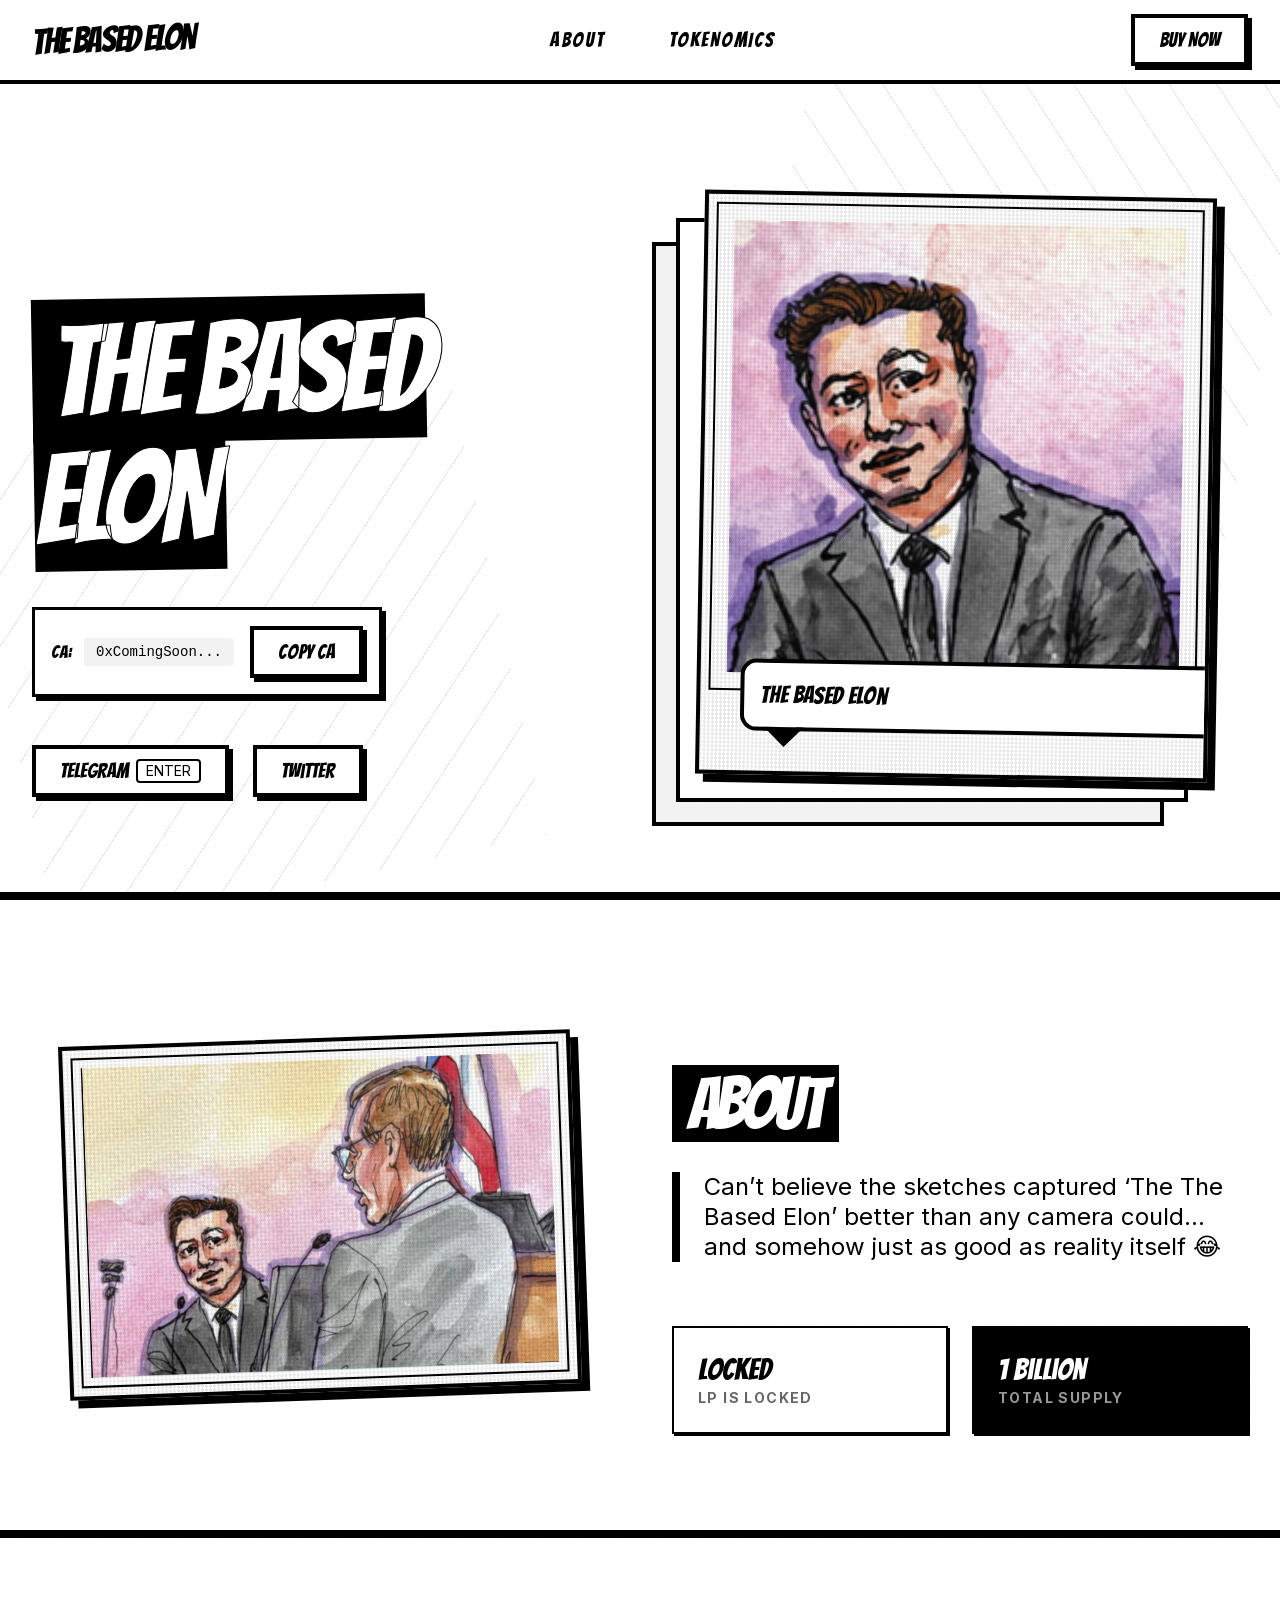
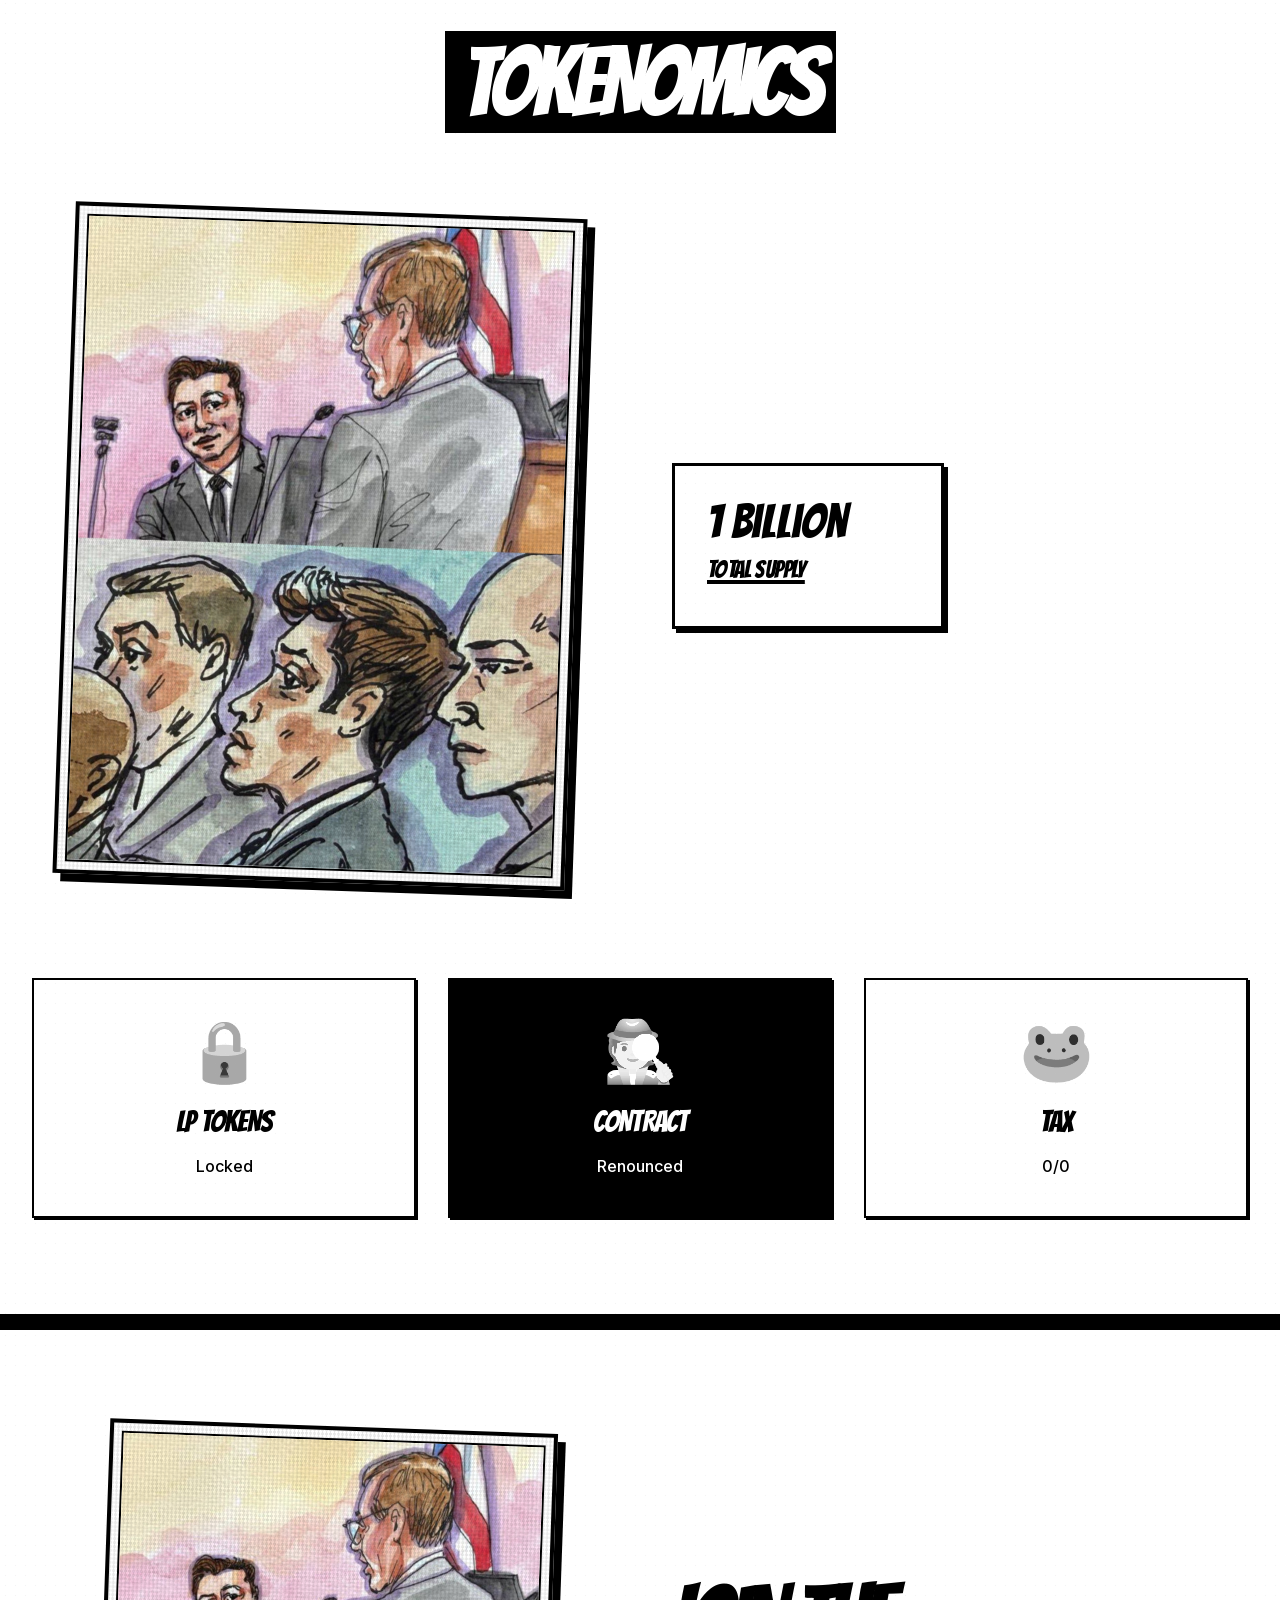
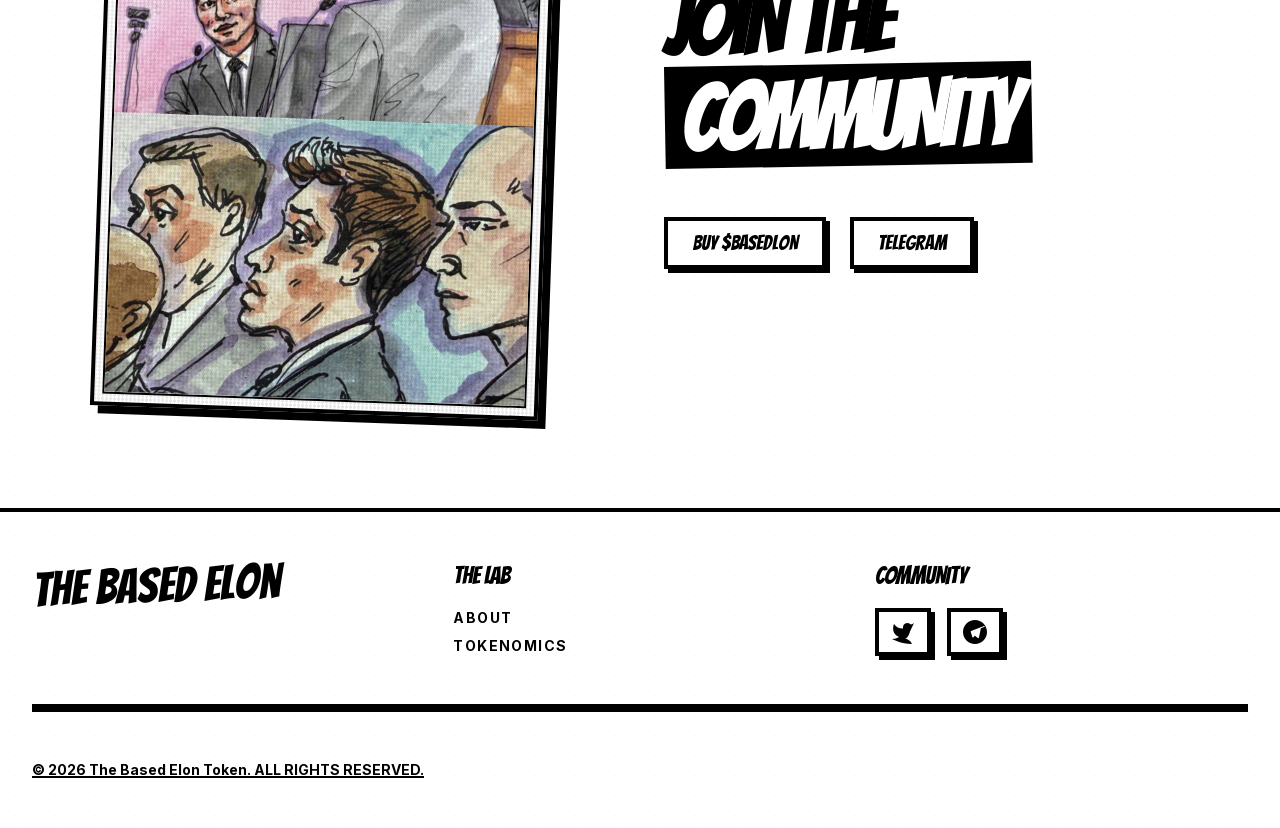
==== commit 618b8fc0: "." ====
--- a/index.html
+++ b/index.html
@@ -224,7 +224,7 @@
               <div class="flex items-center gap-3">
                 <span class="font-display text-lg">CA:</span
                 ><code class="bg-black/5 px-3 py-1 rounded font-mono text-sm"
-                  >0x2eb6...de0d</code
+                  >0xComingSoon...</code
                 >
               </div>
               <button class="manga-btn w-full sm:w-auto">COPY CA</button>
@@ -519,7 +519,7 @@
                 <div class="flex flex-col sm:flex-row items-center gap-4">
                   <code
                     class="bg-black text-white p-3 rounded font-mono text-sm break-all flex-1 border-2 border-black"
-                    >0x2eb6e69864fead8bad80f4f096cff1b419647de0d</code
+                    >0xComingSoon</code
                   ><button class="manga-btn w-full sm:w-auto">COPY</button>
                 </div>
               </div>
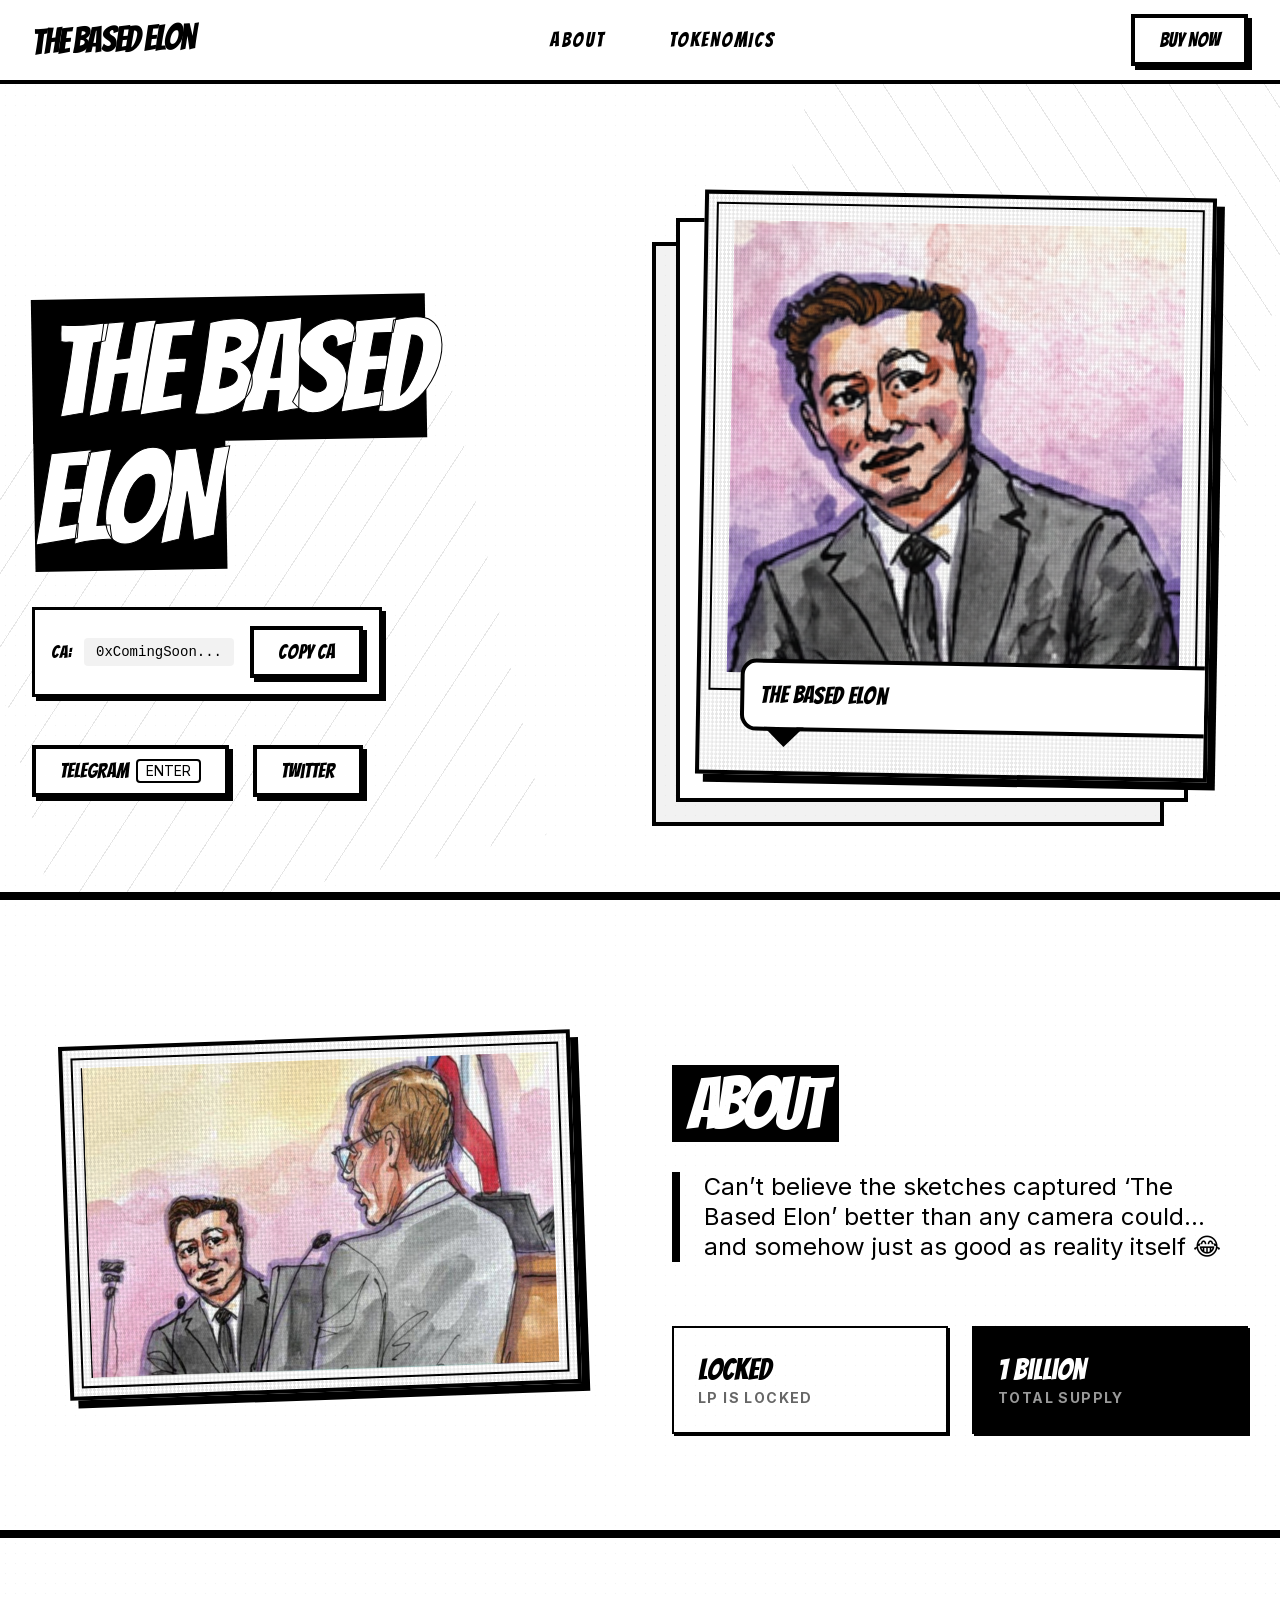
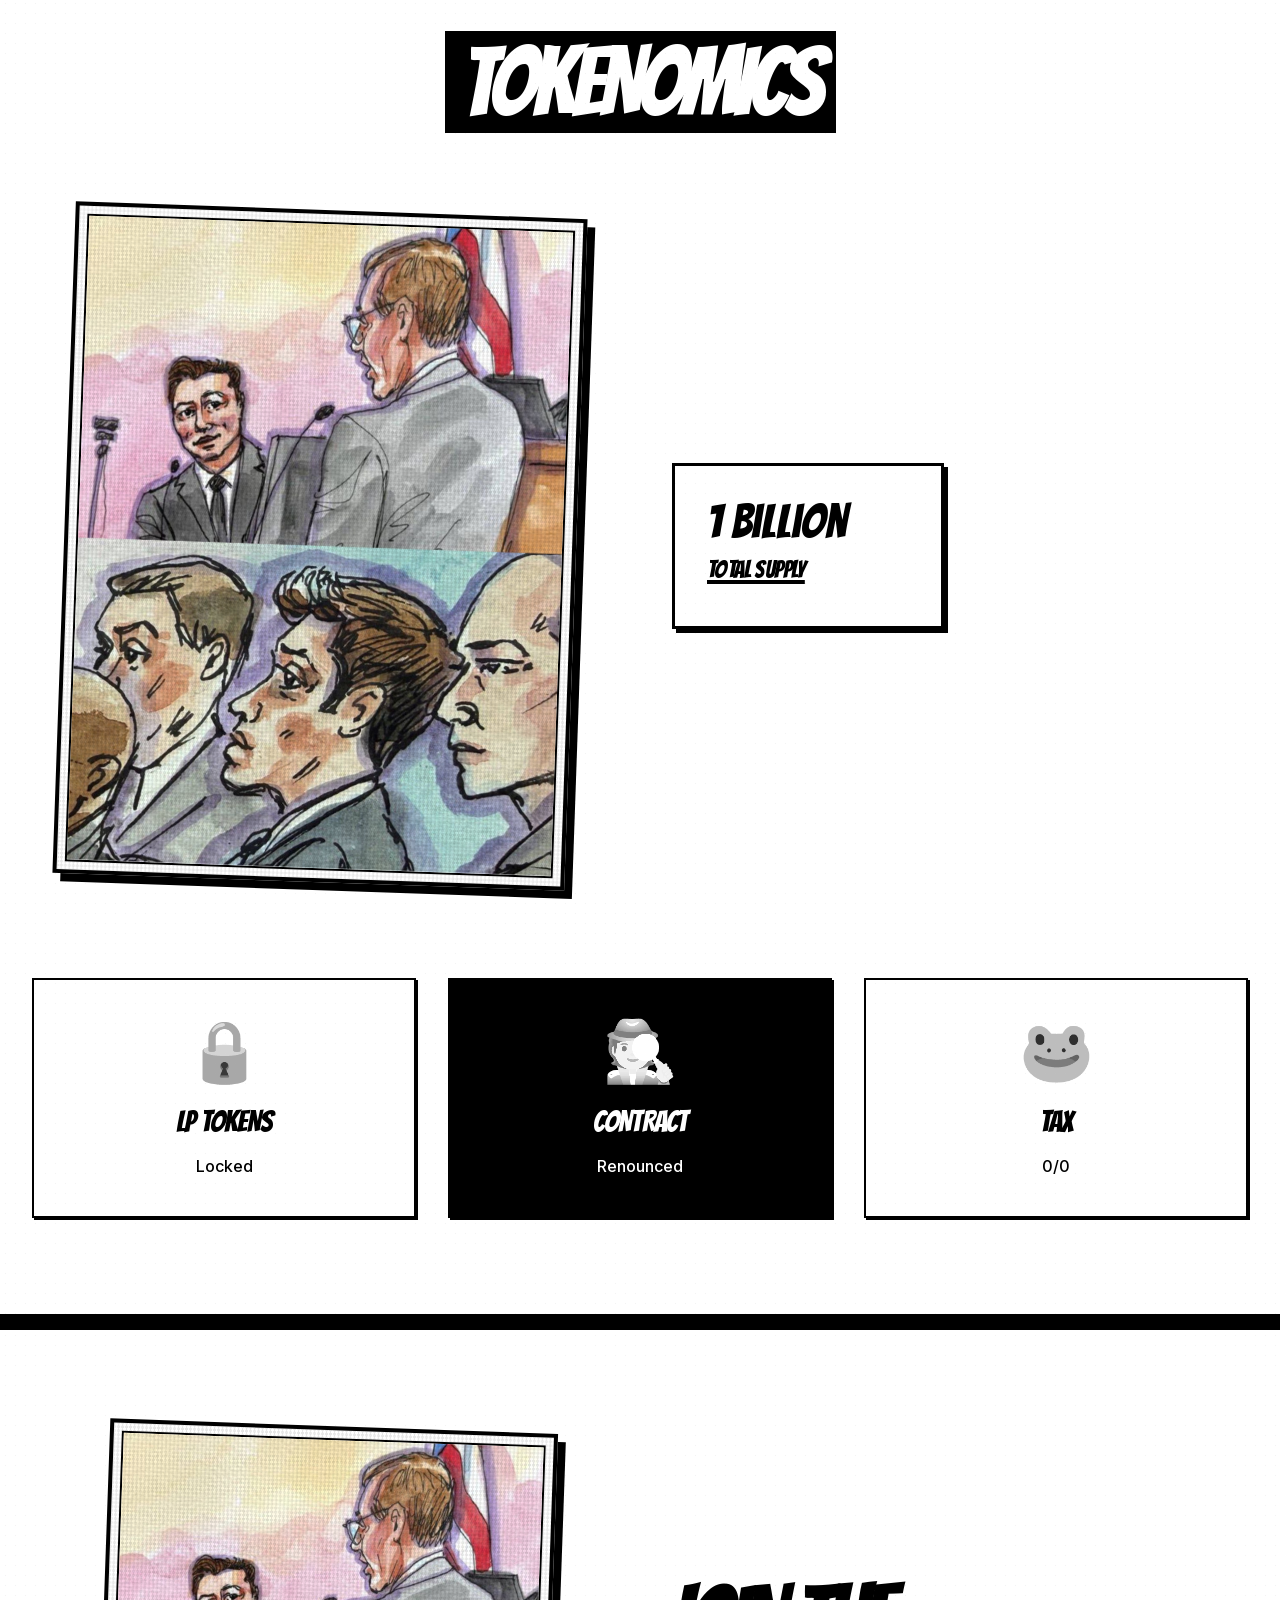
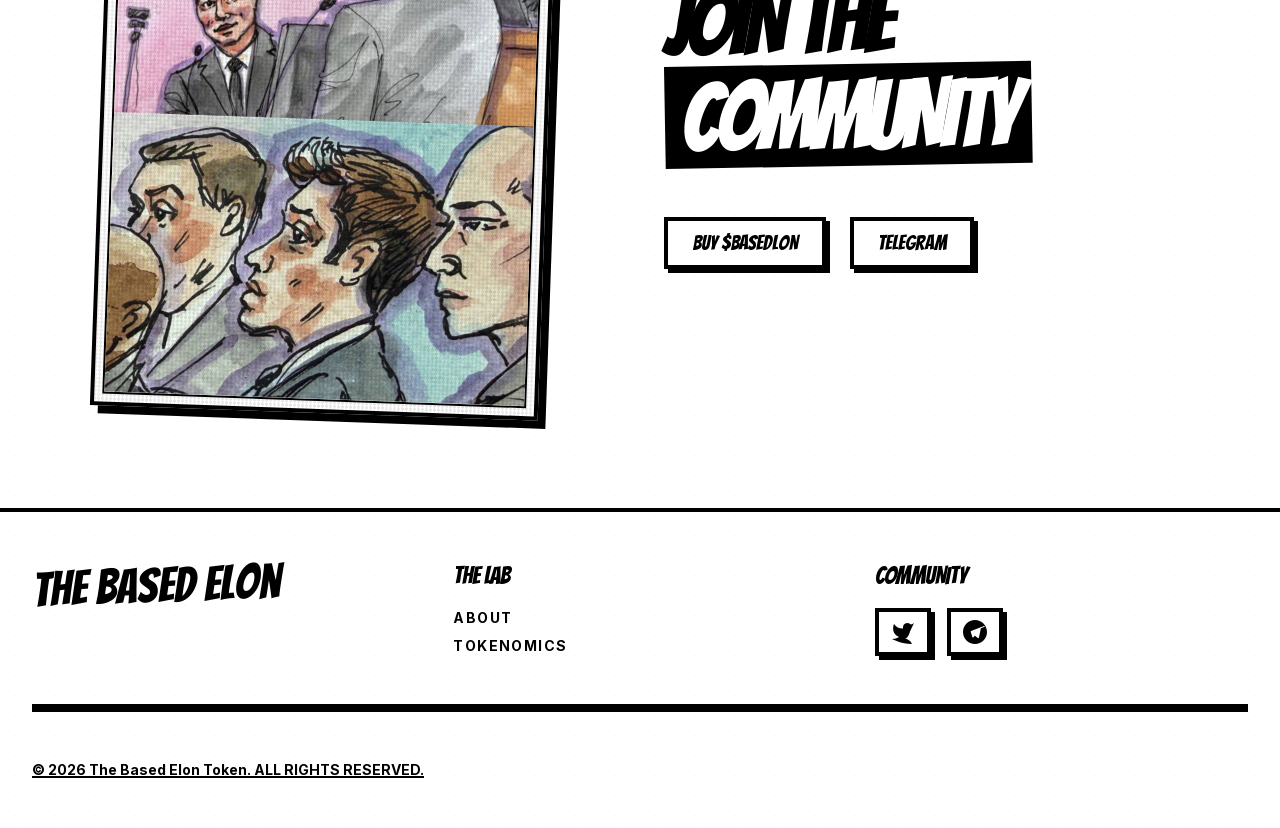
==== commit fe56c2dd: "." ====
--- a/index.html
+++ b/index.html
@@ -216,7 +216,7 @@
             <!-- <p
               class="text-2xl text-black font-sans font-medium leading-tight max-w-lg border-l-8 border-black pl-6"
             >
-            Can’t believe the sketches captured ‘The The Based Elon’ better than any camera could… and somehow just as good as reality itself 😂
+            Can’t believe the sketches captured ‘The Based Elon’ better than any camera could… and somehow just as good as reality itself 😂
             </p> -->
             <div
               class="manga-border bg-white p-4 inline-flex flex-col sm:flex-row items-center gap-4"
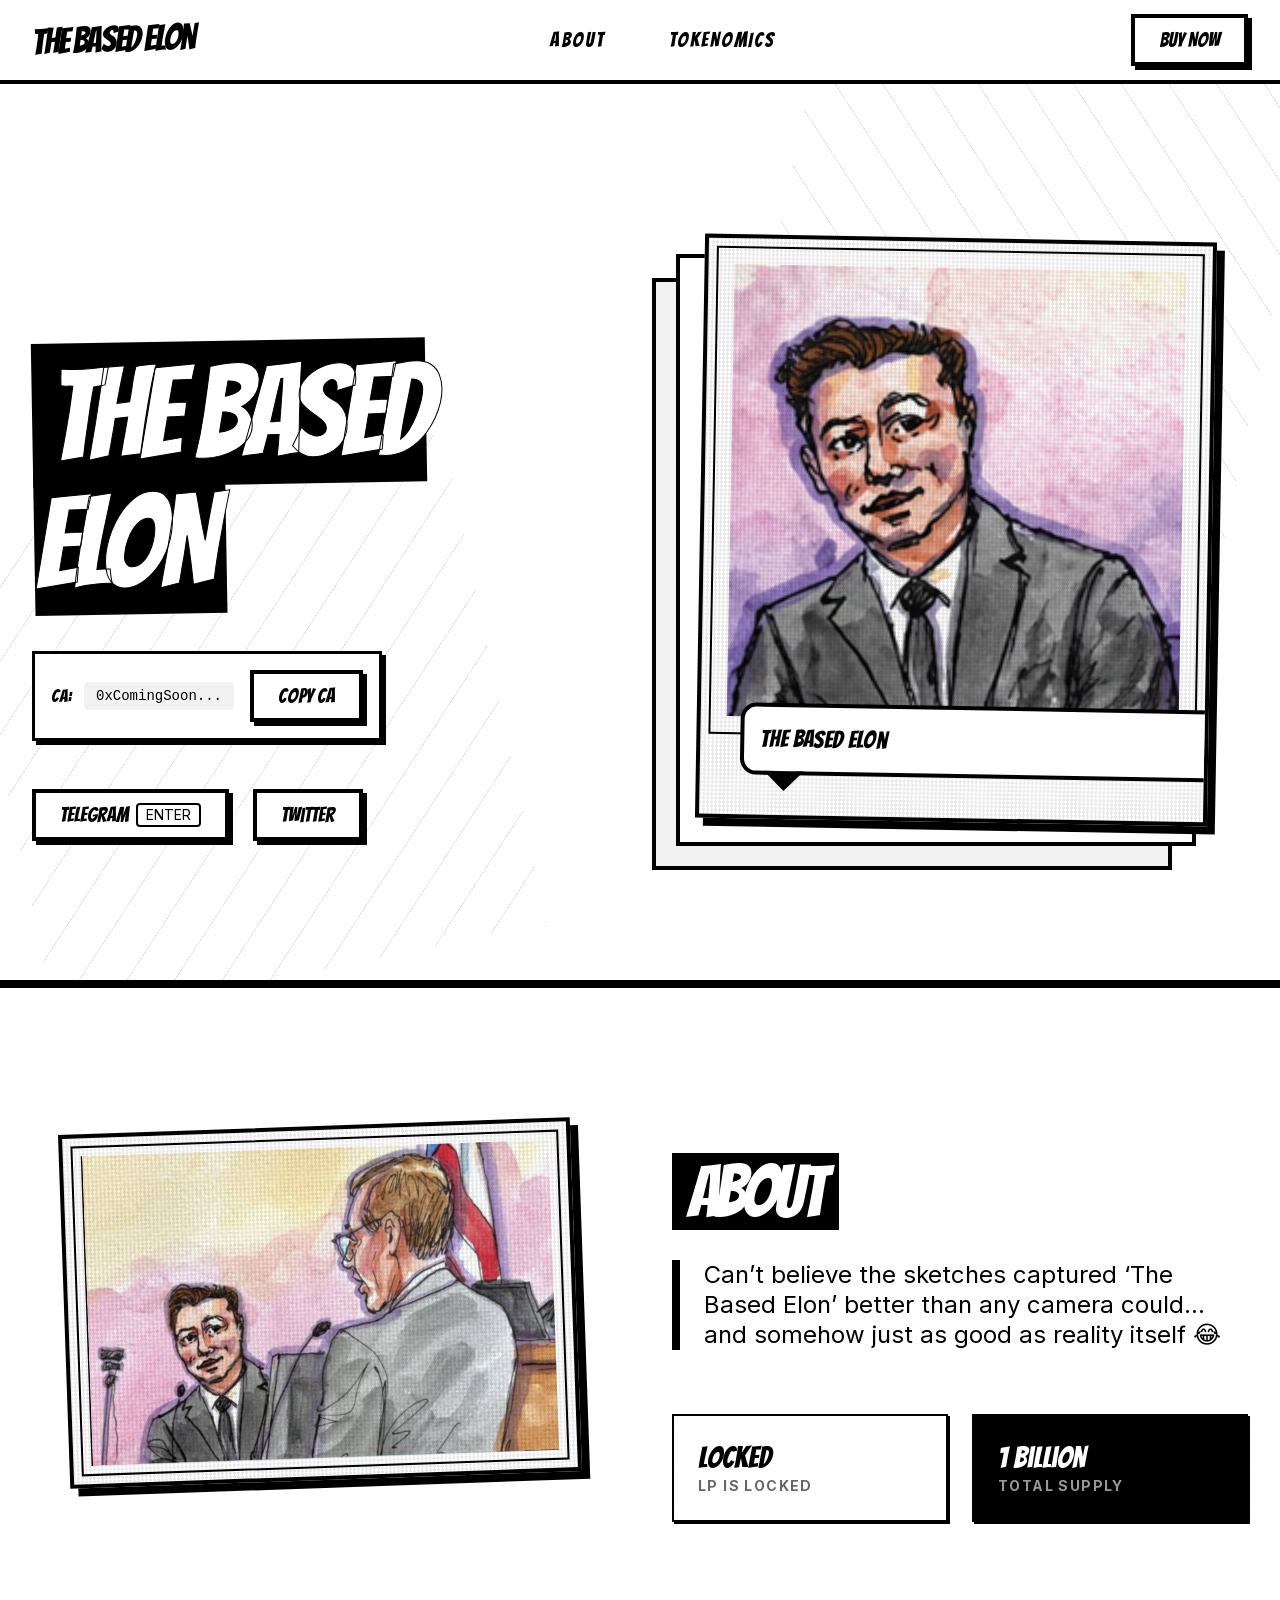
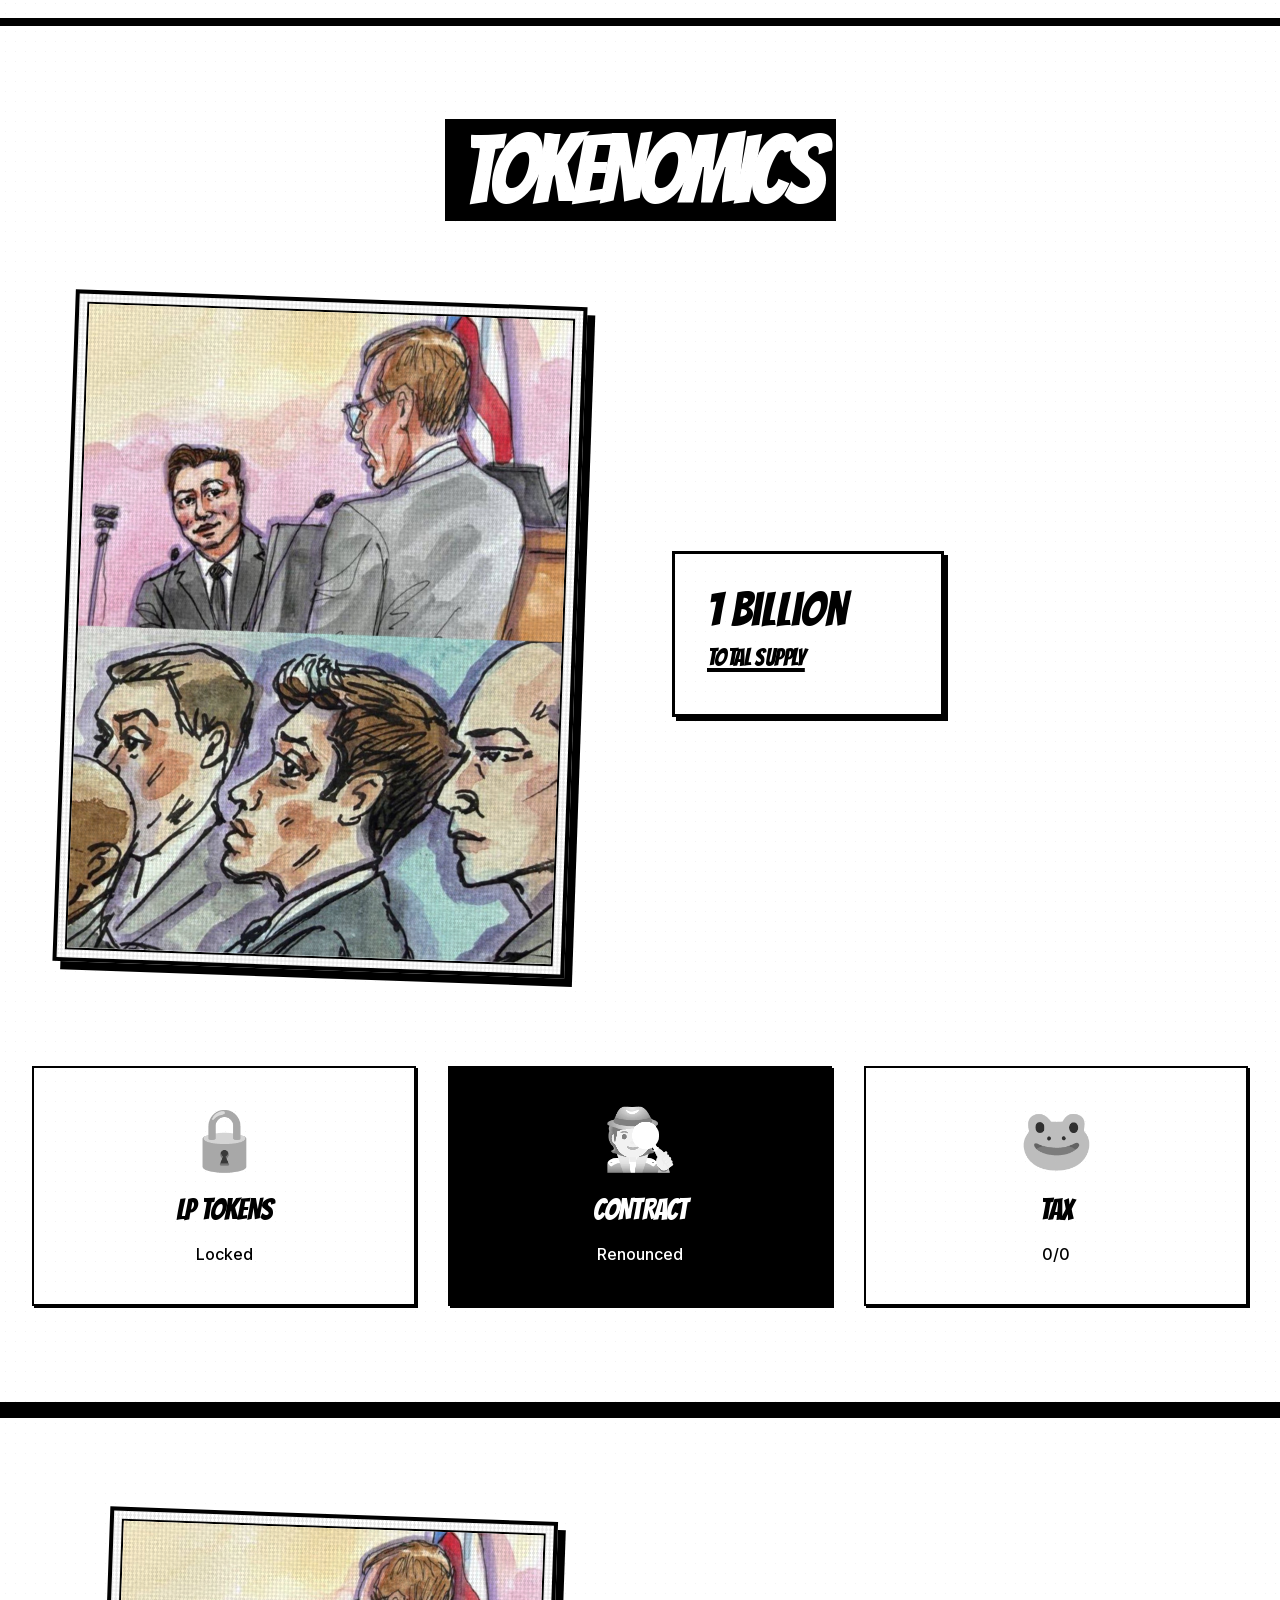
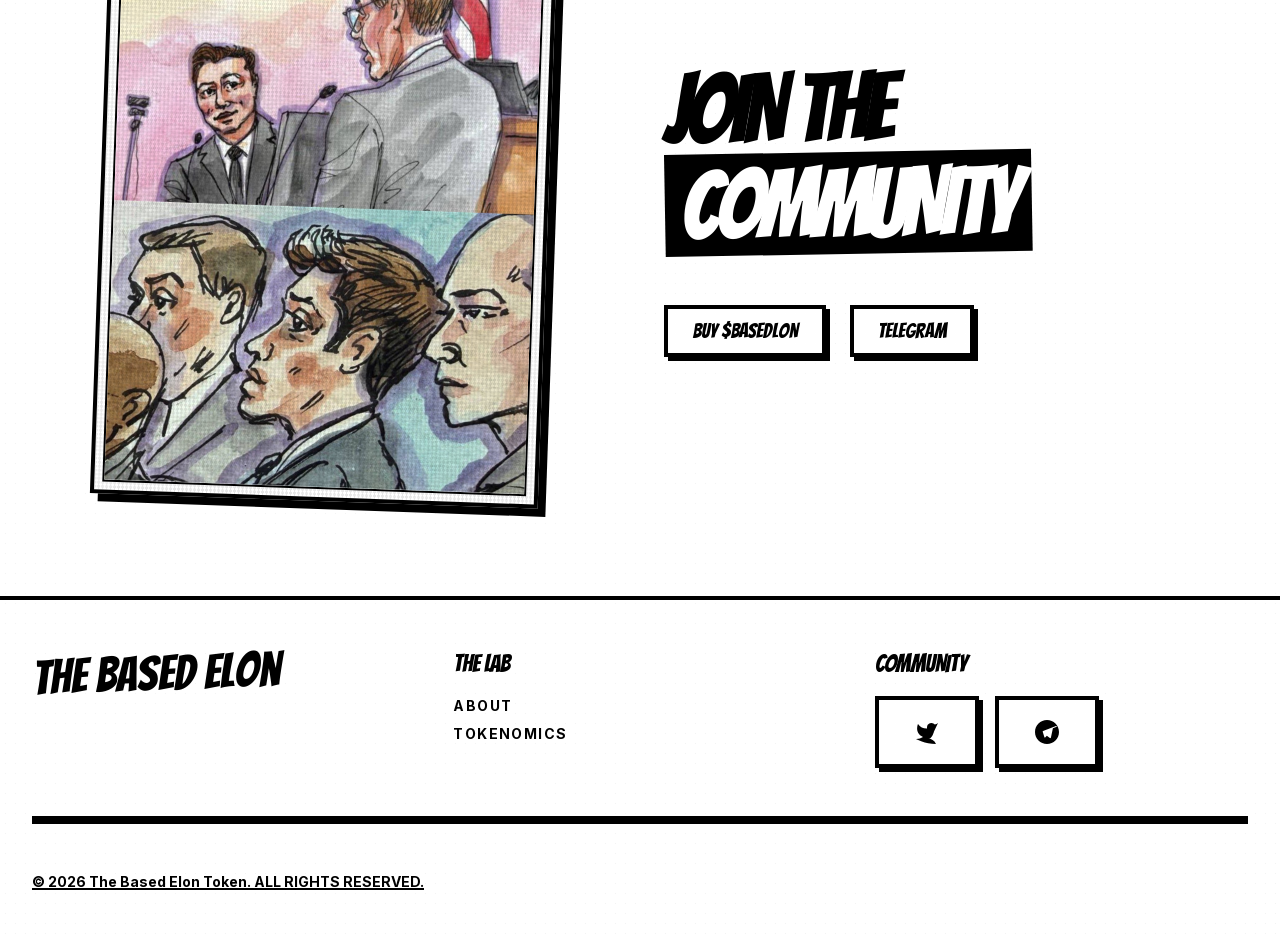
==== commit ced7bb3b: "." ====
--- a/index.html
+++ b/index.html
@@ -152,7 +152,7 @@
           </div>
           <div class="hidden sm:flex items-center gap-4">
             <a
-              href="https://app.uniswap.org/swap?chain=mainnet&inputCurrency=NATIVE&outputCurrency=0x2EB6e69864FeaD8Bad80F4F096CFF1B419647dE0"
+              href="https://app.uniswap.org/swap?chain=mainnet&inputCurrency=NATIVE&outputCurrency=0xComingSoon"
               target="_blank"
               rel="noopener noreferrer"
               class="manga-btn text-lg py-2"
@@ -796,7 +796,7 @@
                 class="flex flex-col sm:flex-row gap-6 pt-6 justify-center lg:justify-start"
               >
                 <a
-                  href="https://app.uniswap.org/swap?chain=mainnet&inputCurrency=NATIVE&outputCurrency=0x2EB6e69864FeaD8Bad80F4F096CFF1B419647dE0"
+                  href="https://app.uniswap.org/swap?chain=mainnet&inputCurrency=NATIVE&outputCurrency=0xComingSoon"
                   class="manga-btn bg-black text-white text-2xl py-5 px-10"
                   >BUY $BASEDLON</a
                 ><a
--- a/_next/static/chunks/1b6a717c09af4204.css
+++ b/_next/static/chunks/1b6a717c09af4204.css
@@ -181,7 +181,7 @@
 *,
 :before,
 :after {
-  box-sizing: border-box;
+  /* box-sizing: border-box; */
   border: 0 solid #e5e7eb;
 }
 :before,
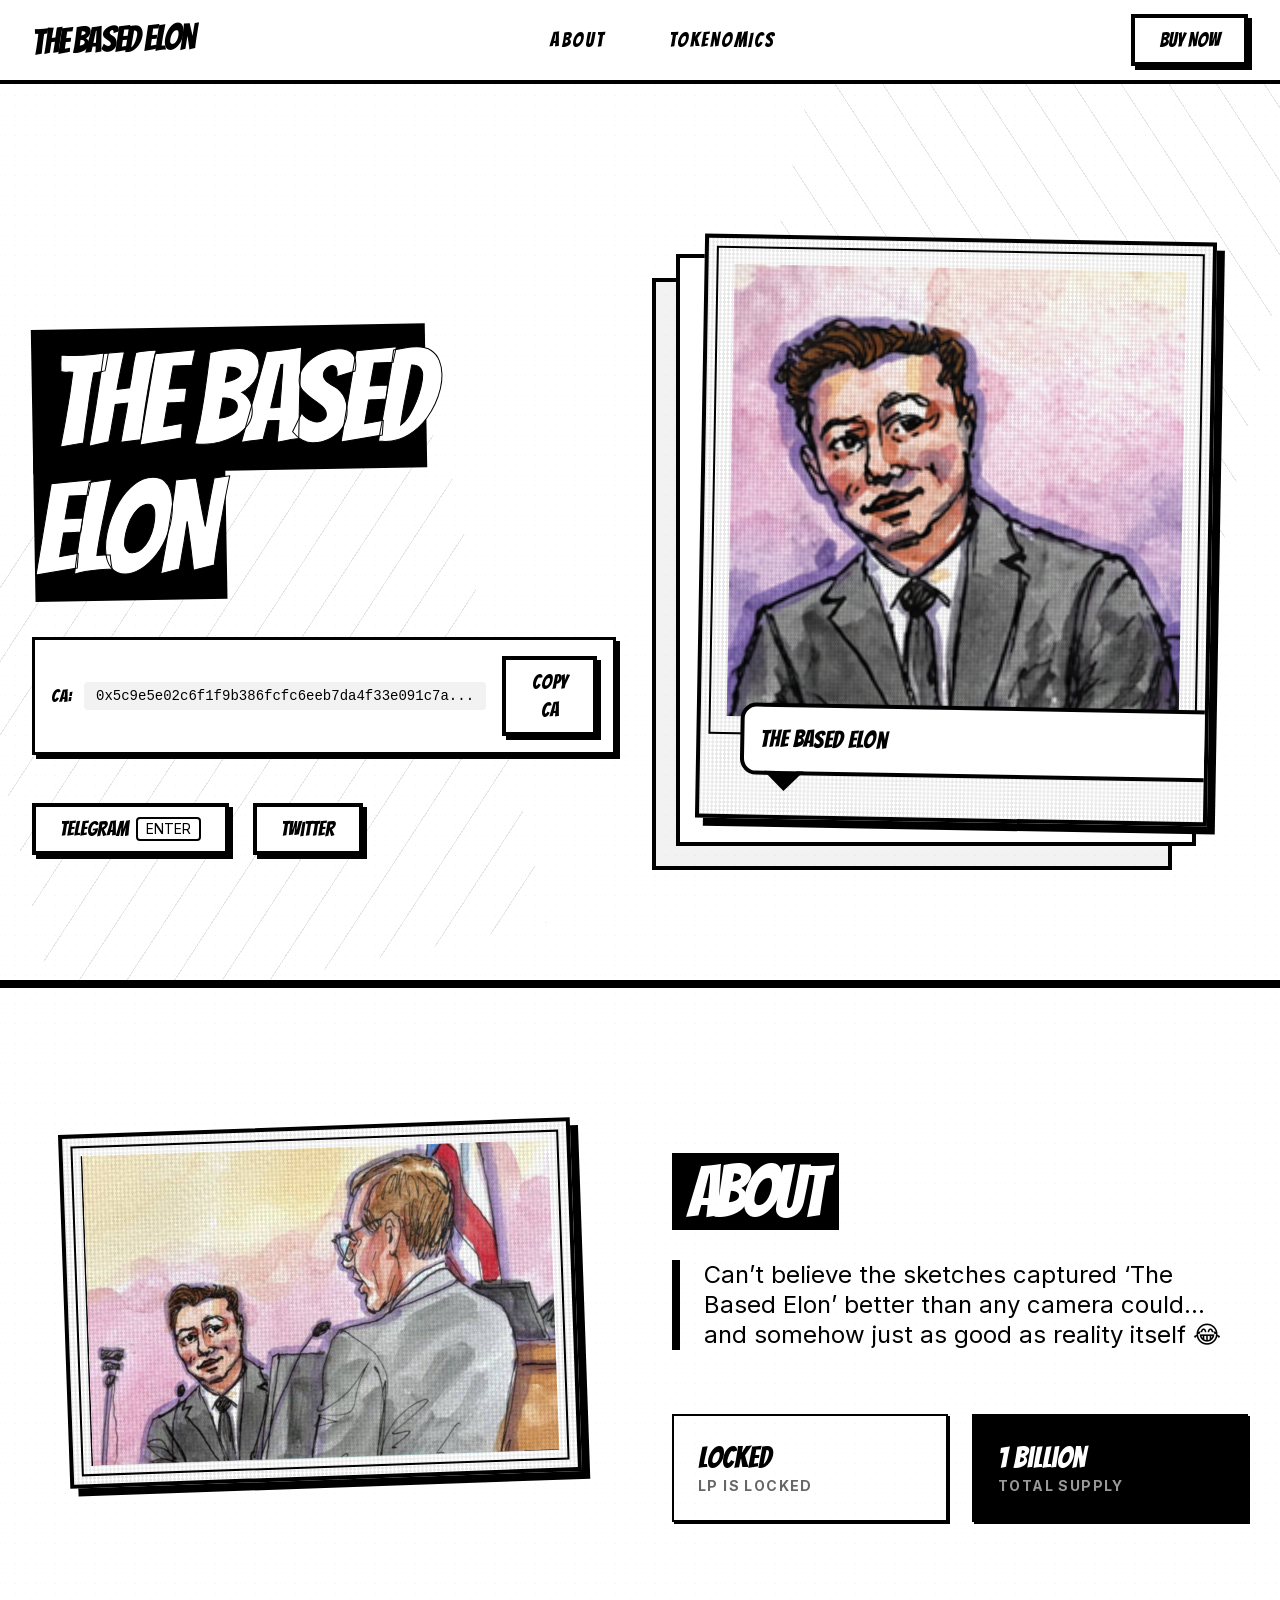
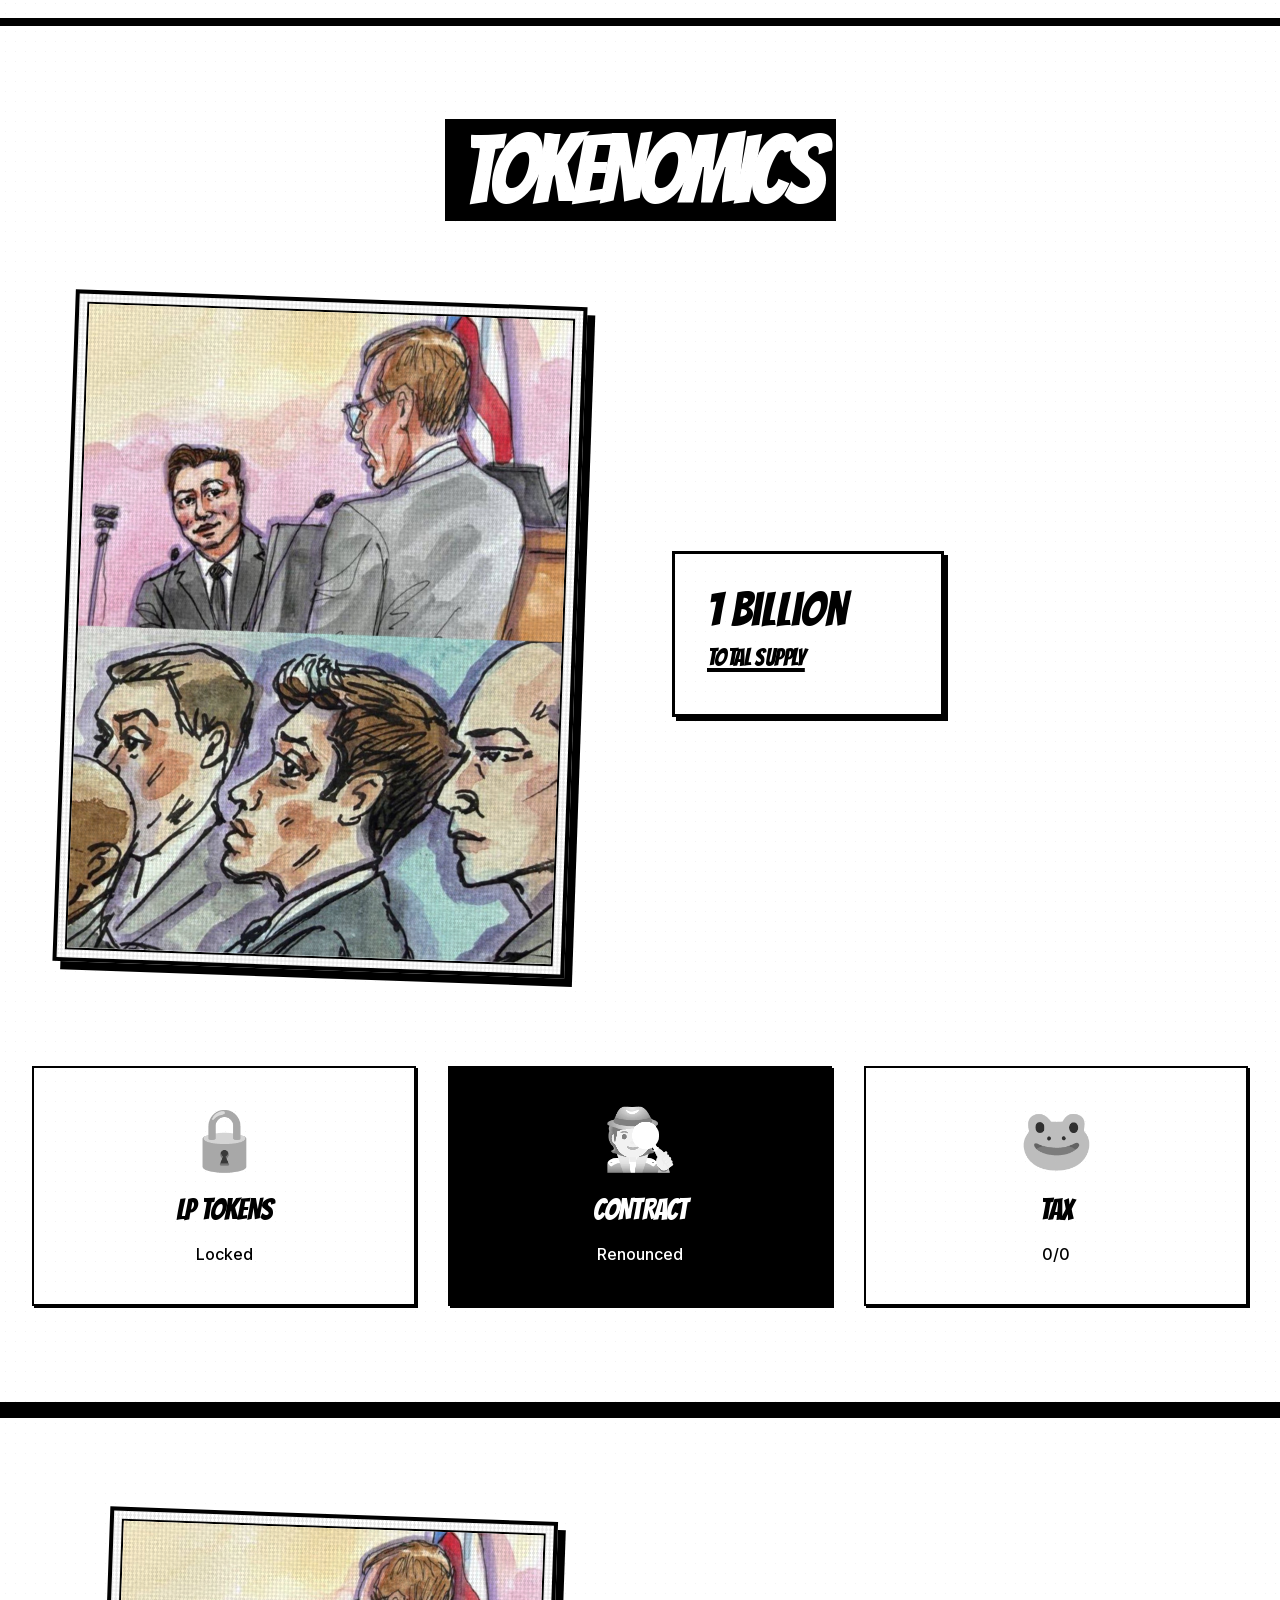
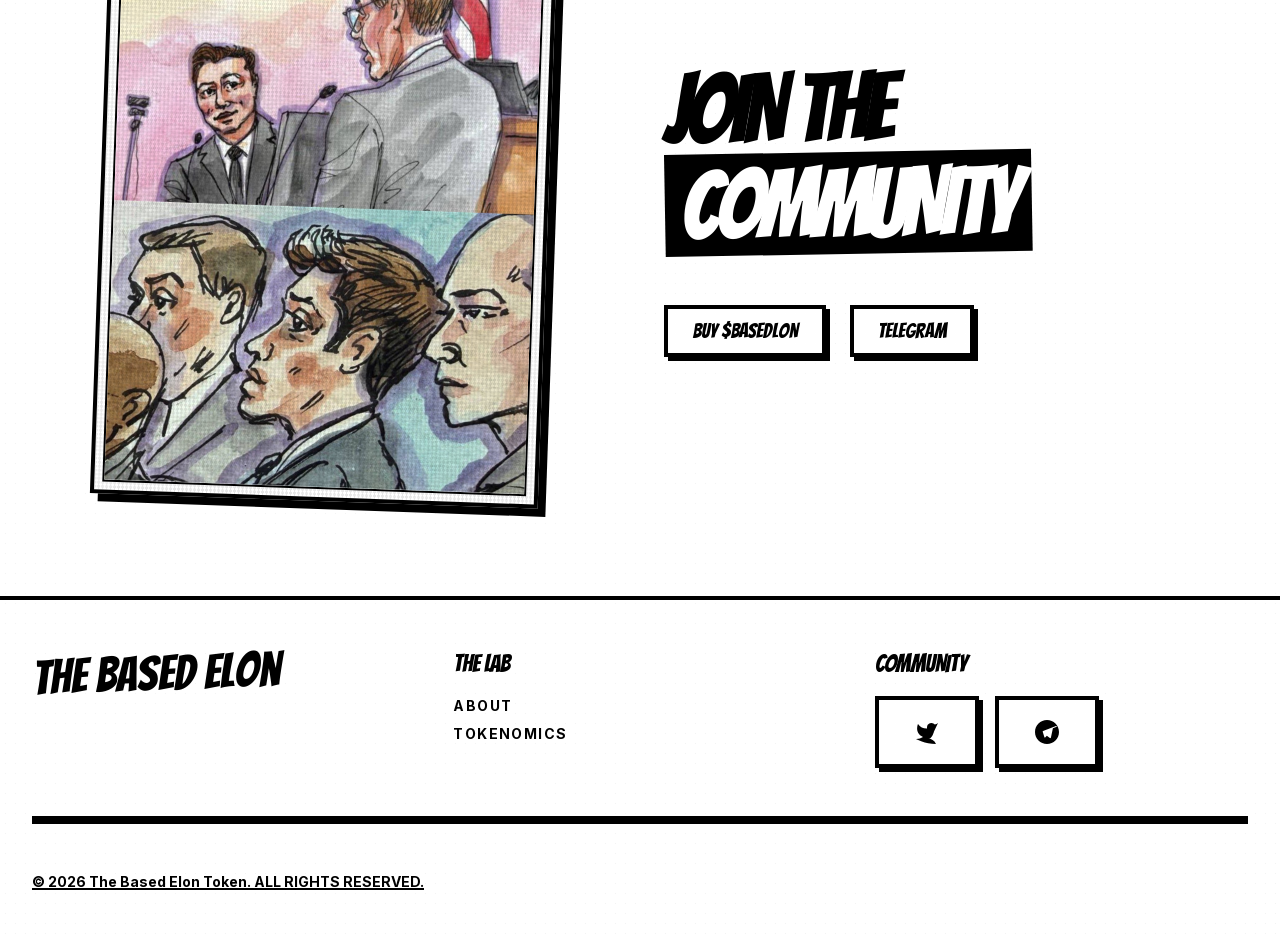
==== commit 4e6397d7: "." ====
--- a/index.html
+++ b/index.html
@@ -152,7 +152,7 @@
           </div>
           <div class="hidden sm:flex items-center gap-4">
             <a
-              href="https://app.uniswap.org/swap?chain=mainnet&inputCurrency=NATIVE&outputCurrency=0xComingSoon"
+              href="https://app.uniswap.org/swap?chain=mainnet&inputCurrency=NATIVE&outputCurrency=0x5c9e5e02c6f1f9b386fcfc6eeb7da4f33e091c7a"
               target="_blank"
               rel="noopener noreferrer"
               class="manga-btn text-lg py-2"
@@ -224,7 +224,7 @@
               <div class="flex items-center gap-3">
                 <span class="font-display text-lg">CA:</span
                 ><code class="bg-black/5 px-3 py-1 rounded font-mono text-sm"
-                  >0xComingSoon...</code
+                  >0x5c9e5e02c6f1f9b386fcfc6eeb7da4f33e091c7a...</code
                 >
               </div>
               <button class="manga-btn w-full sm:w-auto">COPY CA</button>
@@ -519,7 +519,7 @@
                 <div class="flex flex-col sm:flex-row items-center gap-4">
                   <code
                     class="bg-black text-white p-3 rounded font-mono text-sm break-all flex-1 border-2 border-black"
-                    >0xComingSoon</code
+                    >0x5c9e5e02c6f1f9b386fcfc6eeb7da4f33e091c7a</code
                   ><button class="manga-btn w-full sm:w-auto">COPY</button>
                 </div>
               </div>
@@ -796,7 +796,7 @@
                 class="flex flex-col sm:flex-row gap-6 pt-6 justify-center lg:justify-start"
               >
                 <a
-                  href="https://app.uniswap.org/swap?chain=mainnet&inputCurrency=NATIVE&outputCurrency=0xComingSoon"
+                  href="https://app.uniswap.org/swap?chain=mainnet&inputCurrency=NATIVE&outputCurrency=0x5c9e5e02c6f1f9b386fcfc6eeb7da4f33e091c7a"
                   class="manga-btn bg-black text-white text-2xl py-5 px-10"
                   >BUY $BASEDLON</a
                 ><a
